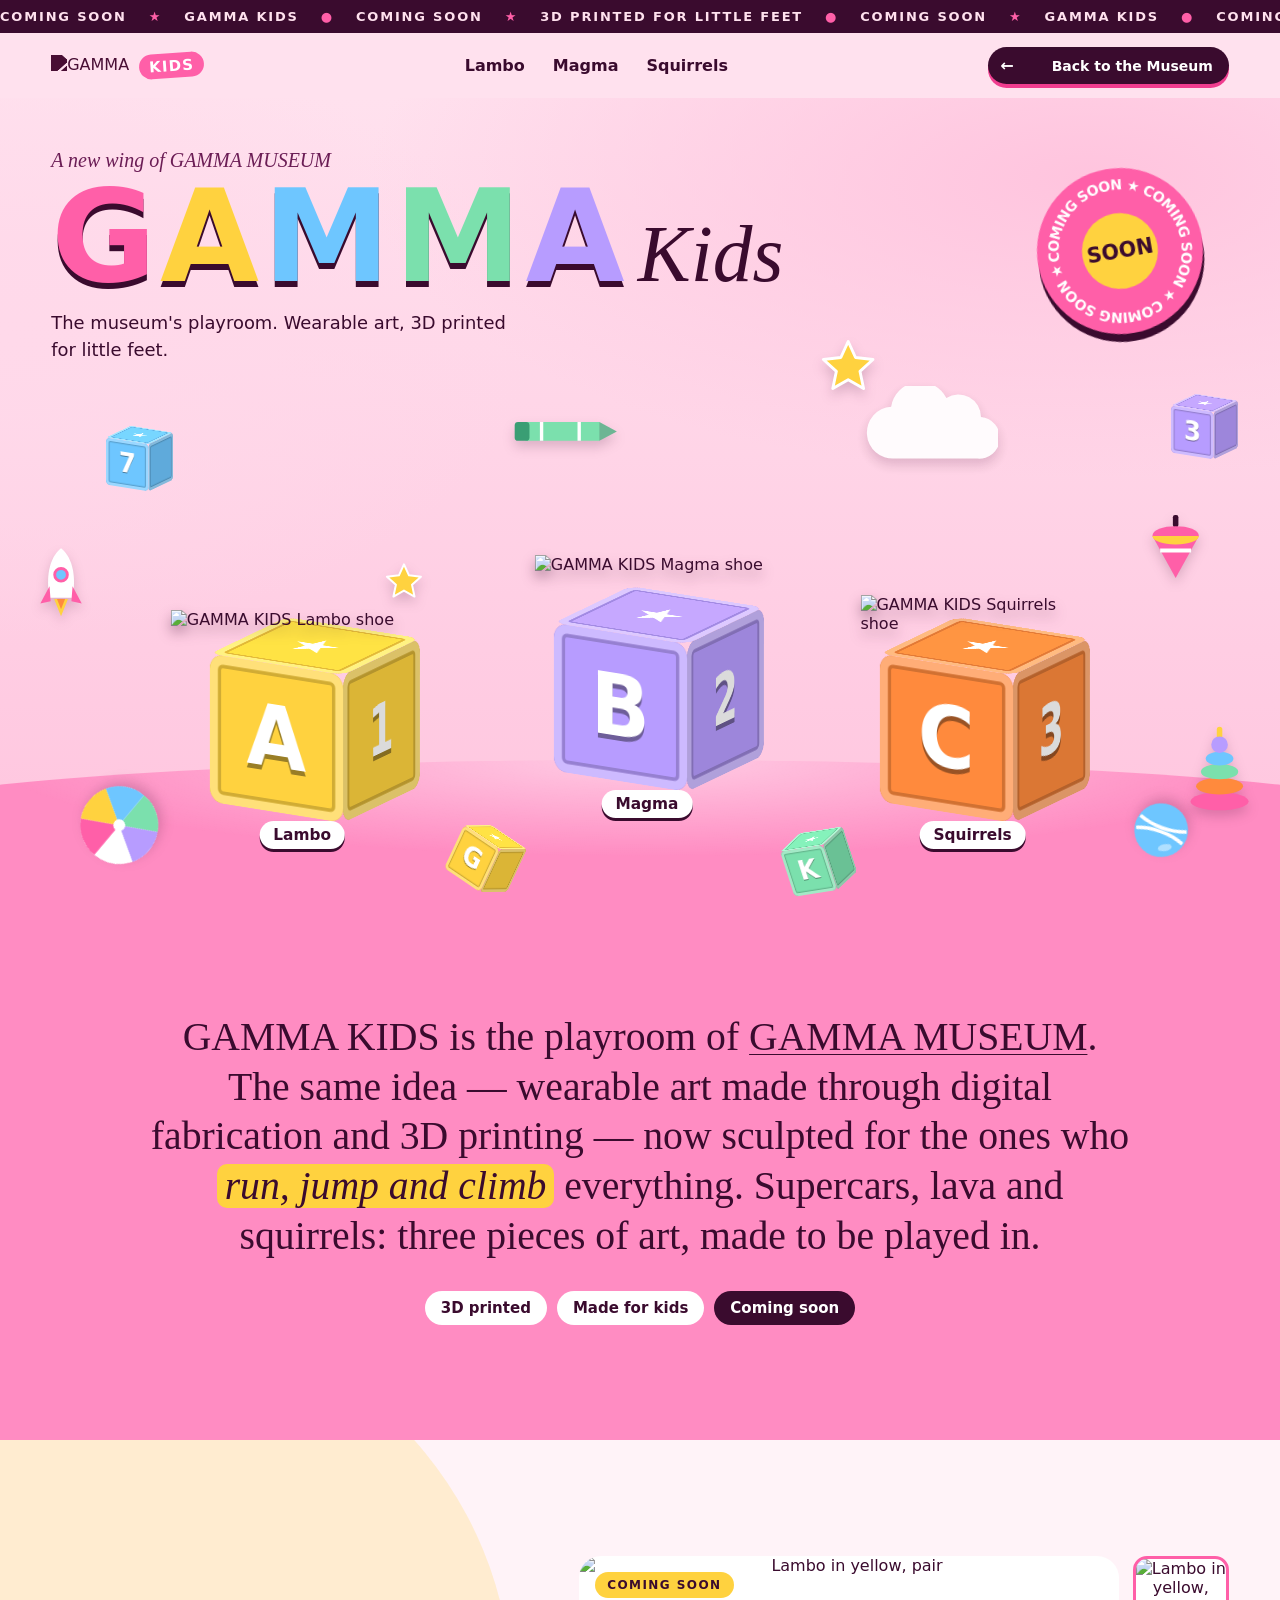
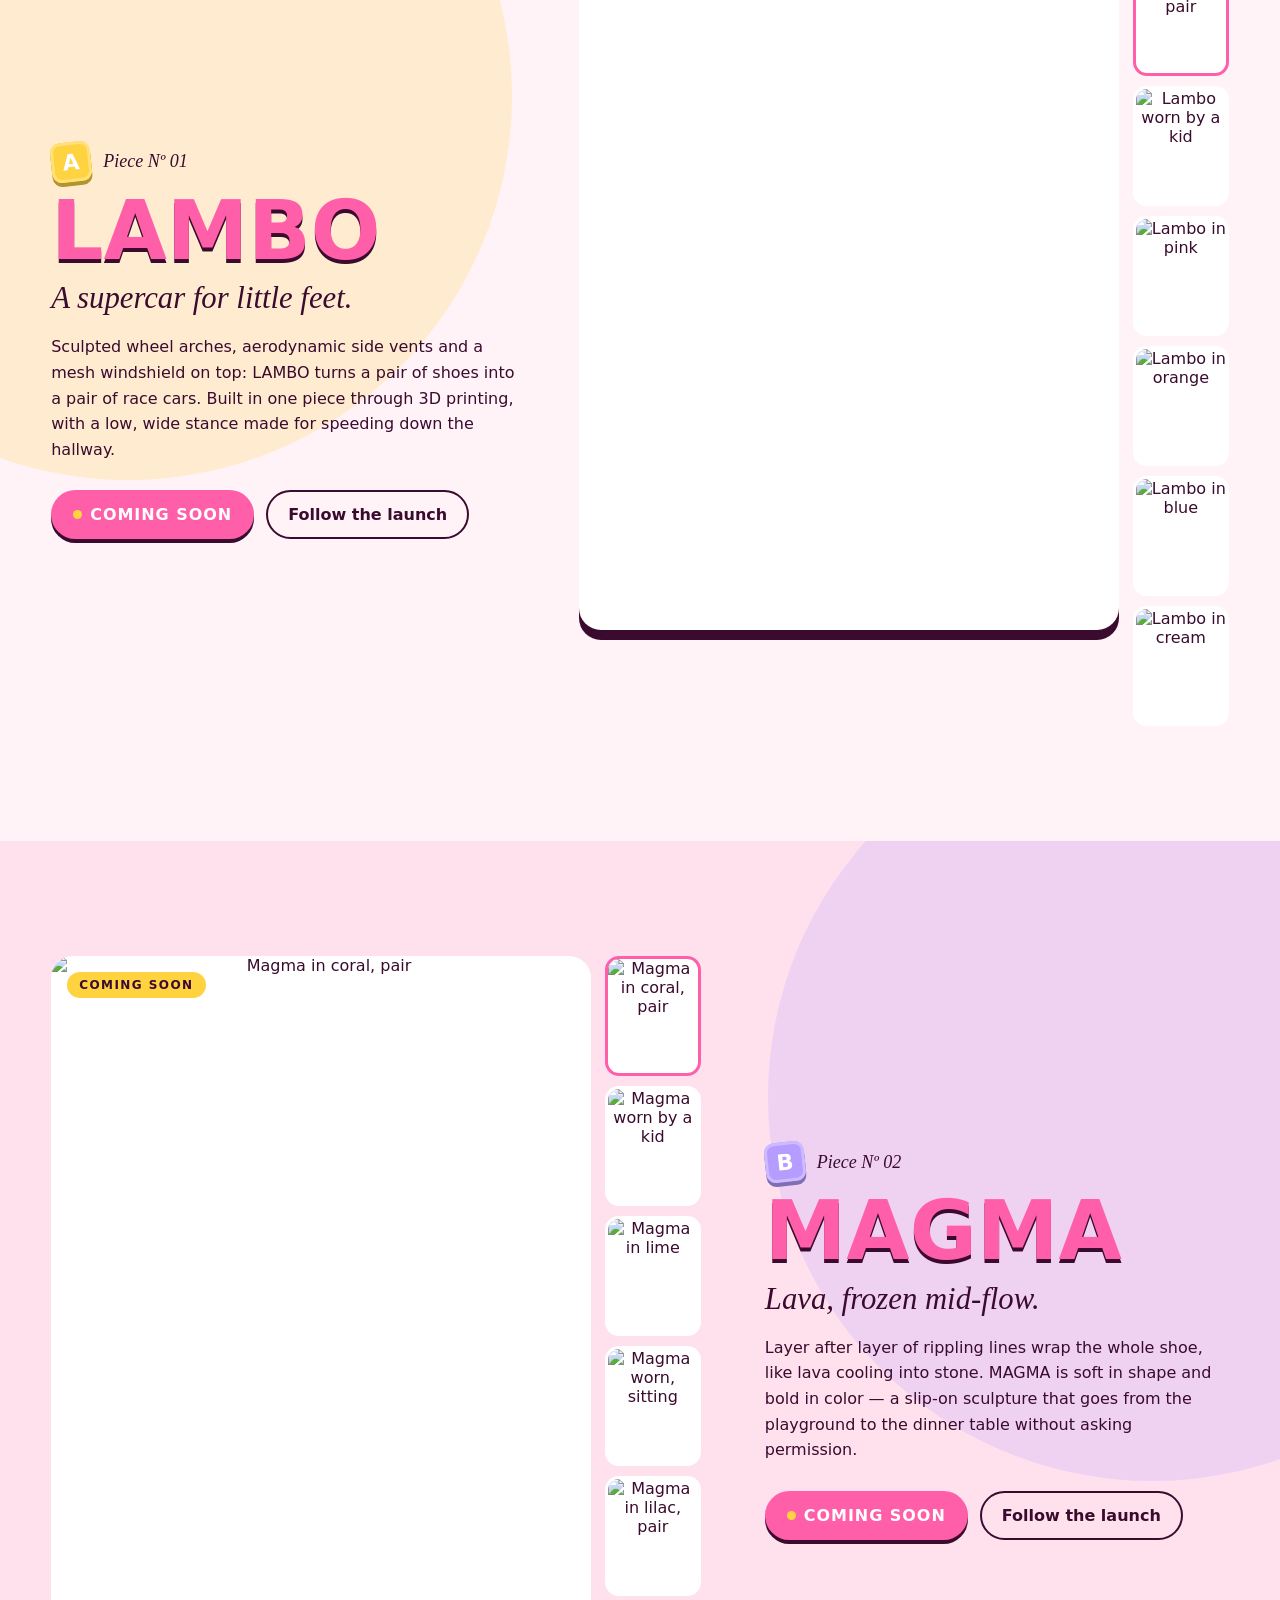
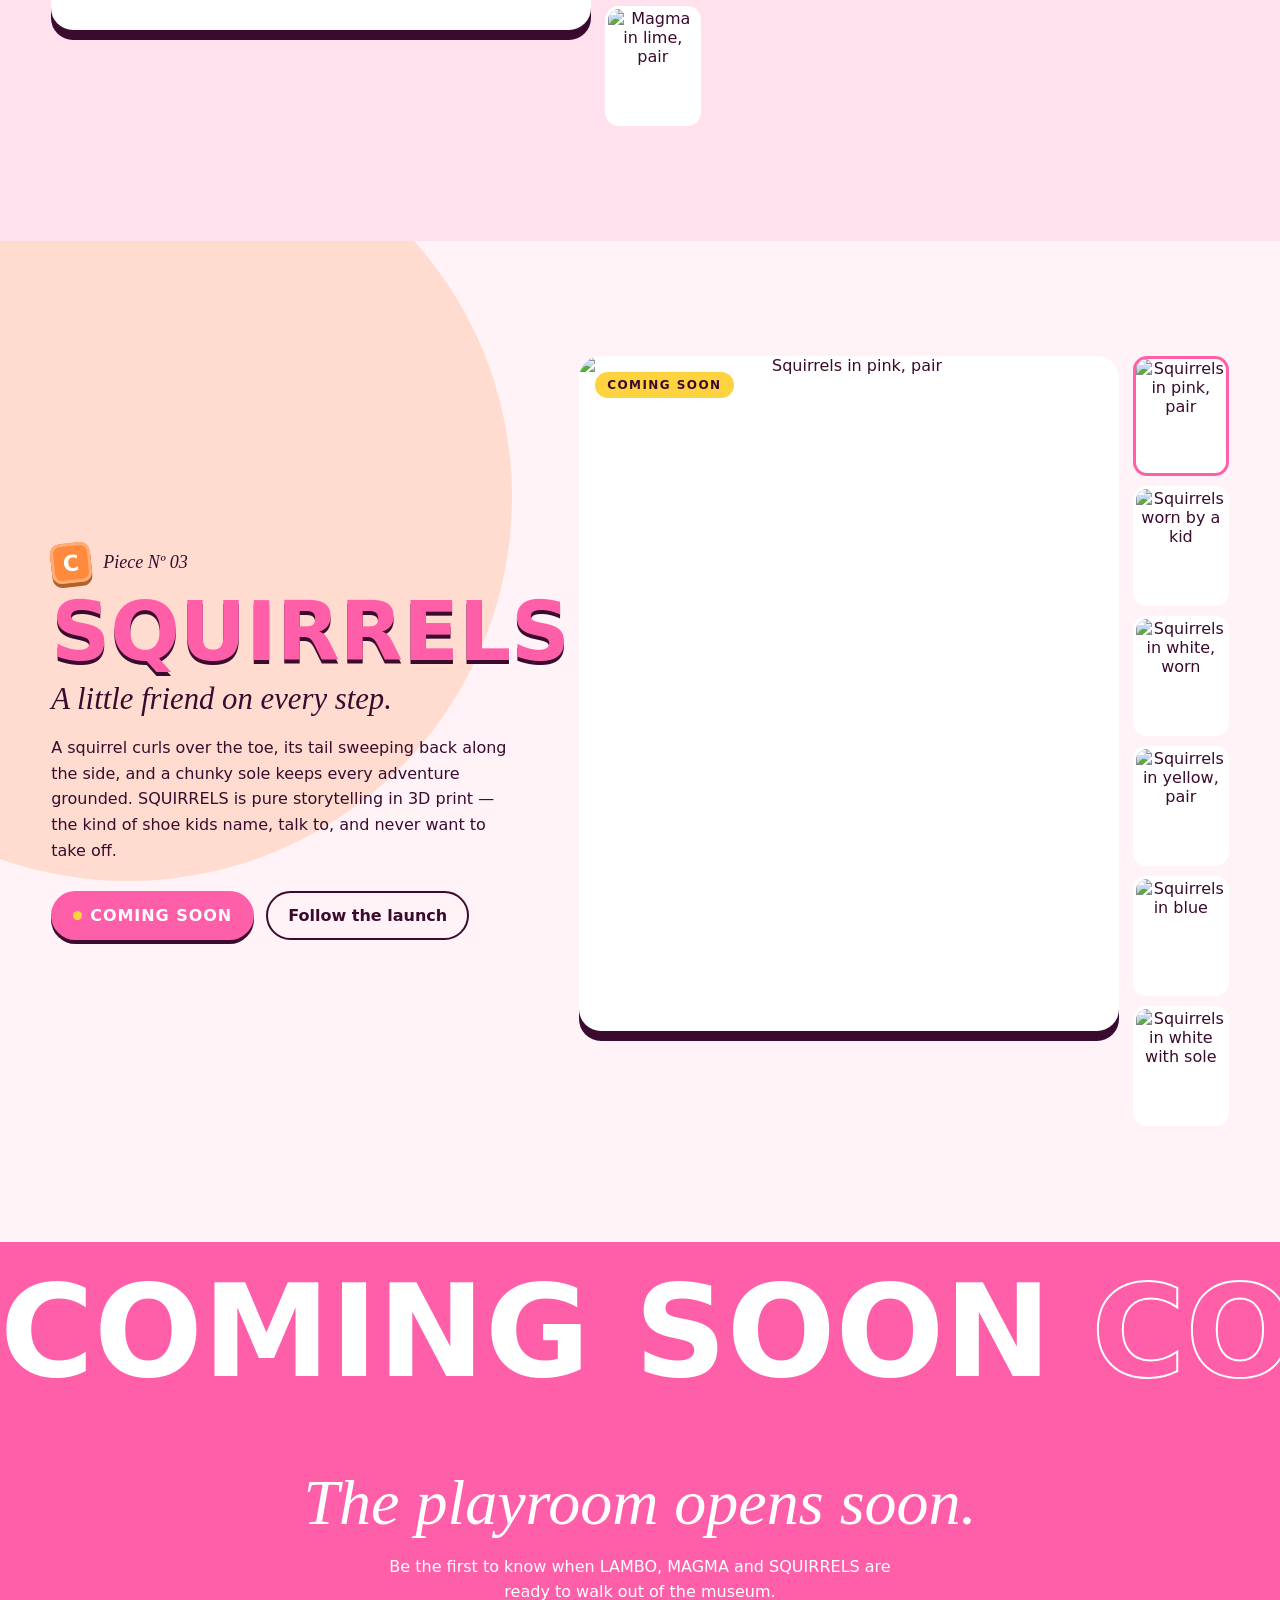
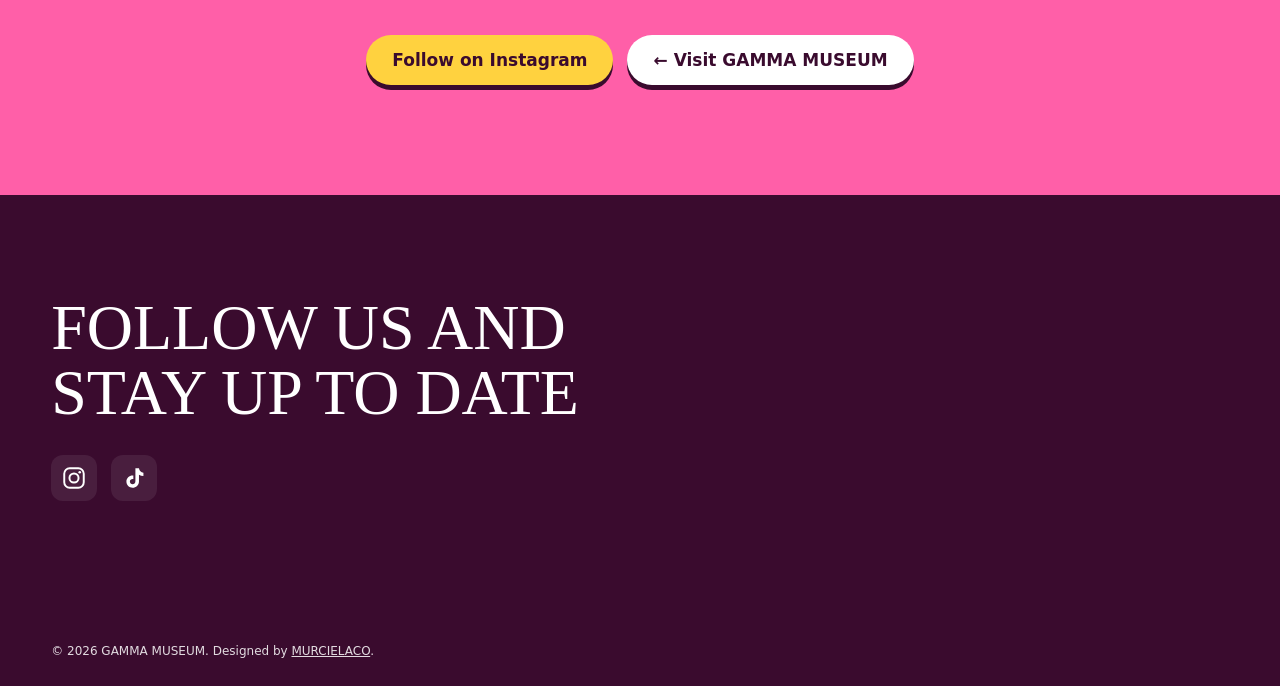
==== Customers/Gabe-Alfortish/gamma-kids/index.html @ 98b869ef "GAMMA KIDS: add site (Customers/Gabe-Alfortish)" ====
<!doctype html>
<html lang="en">
<head>
  <meta charset="utf-8">
  <meta name="viewport" content="width=device-width, initial-scale=1">
  <title>GAMMA KIDS | Wearable Art for Little Feet</title>
  <meta name="description" content="GAMMA KIDS — the playroom of GAMMA MUSEUM. 3D printed wearable art for kids. Coming soon.">
  <meta name="theme-color" content="#ff5fa8">
  <link rel="icon" type="image/svg+xml" href="assets/svg/favicon.svg">
  <meta property="og:title" content="GAMMA KIDS — Coming Soon">
  <meta property="og:description" content="The playroom of GAMMA MUSEUM. 3D printed wearable art for little feet.">
  <meta property="og:image" content="https://kids.gammamuseum.studio/assets/img/og.jpg">
  <meta property="og:type" content="website">
  <link rel="preload" href="assets/fonts/fredoka-latin-700-normal.woff2" as="font" type="font/woff2" crossorigin>
  <link rel="stylesheet" href="styles.css">
</head>
<body>

  <!-- COMING SOON ticker -->
  <div class="ticker" aria-hidden="true">
    <div class="ticker__track">
      <span>COMING SOON</span><i>★</i><span>GAMMA KIDS</span><i>●</i><span>COMING SOON</span><i>★</i><span>3D PRINTED FOR LITTLE FEET</span><i>●</i>
      <span>COMING SOON</span><i>★</i><span>GAMMA KIDS</span><i>●</i><span>COMING SOON</span><i>★</i><span>3D PRINTED FOR LITTLE FEET</span><i>●</i>
    </div>
  </div>

  <header class="nav">
    <a class="nav__brand" href="#top" aria-label="GAMMA KIDS home">
      <img src="assets/svg/gamma.svg" alt="GAMMA" class="nav__gamma">
      <span class="nav__kids">KIDS</span>
    </a>
    <nav class="nav__links" aria-label="Models">
      <a href="#lambo">Lambo</a>
      <a href="#magma">Magma</a>
      <a href="#squirrels">Squirrels</a>
    </nav>
    <a class="btn-museum" href="https://www.gammamuseum.studio/">
      <span class="btn-museum__arrow" aria-hidden="true">←</span>
      <span class="btn-museum__m" aria-hidden="true"></span>
      <span class="btn-museum__label">Back to the Museum</span>
    </a>
  </header>

  <main id="top">

    <!-- HERO -->
    <section class="hero">
      <div class="hero__copy">
        <p class="eyebrow">A new wing of GAMMA MUSEUM</p>
        <h1 class="hero__title" aria-label="Gamma Kids">
          <span class="ht ht--1">G</span><span class="ht ht--2">A</span><span class="ht ht--3">M</span><span class="ht ht--4">M</span><span class="ht ht--5">A</span>
          <span class="hero__title-kids"><em>Kids</em></span>
        </h1>
        <p class="hero__sub">The museum's playroom. Wearable art, 3D printed for little feet.</p>
      </div>

      <a class="sticker" href="#lambo" aria-label="Coming soon">
        <svg viewBox="0 0 200 200" class="sticker__ring" aria-hidden="true">
          <defs><path id="circ" d="M100,100 m-74,0 a74,74 0 1,1 148,0 a74,74 0 1,1 -148,0"/></defs>
          <text><textPath href="#circ" textLength="462" lengthAdjust="spacing">COMING SOON ★ COMING SOON ★ COMING SOON ★</textPath></text>
        </svg>
        <span class="sticker__core">SOON</span>
      </a>

      <!-- Playroom scene -->
      <div class="scene">
        <!-- Floating / falling toys -->
        <div class="toys" aria-hidden="true">
          <svg class="toy toy--ball fall" viewBox="0 0 100 100"><use href="#i-ball"/></svg>
          <svg class="toy toy--star float" viewBox="0 0 100 100"><use href="#i-star"/></svg>
          <svg class="toy toy--star2 float" viewBox="0 0 100 100"><use href="#i-star"/></svg>
          <svg class="toy toy--top float" viewBox="0 0 100 120"><use href="#i-top"/></svg>
          <svg class="toy toy--rings fall" viewBox="0 0 100 130"><use href="#i-rings"/></svg>
          <svg class="toy toy--crayon float" viewBox="0 0 160 40"><use href="#i-crayon"/></svg>
          <svg class="toy toy--rocket float" viewBox="0 0 80 140"><use href="#i-rocket"/></svg>
          <svg class="toy toy--cloud float" viewBox="0 0 160 90"><use href="#i-cloud"/></svg>
          <svg class="toy toy--ball2 fall" viewBox="0 0 100 100"><use href="#i-ball2"/></svg>

          <div class="mini mini--1 fall"><div class="cube" style="--c:#ffd23f"><b class="f">G</b><b class="r"></b><b class="t"></b></div></div>
          <div class="mini mini--2 float"><div class="cube" style="--c:#6ec6ff"><b class="f">7</b><b class="r"></b><b class="t"></b></div></div>
          <div class="mini mini--3 fall"><div class="cube" style="--c:#7be0ad"><b class="f">K</b><b class="r"></b><b class="t"></b></div></div>
          <div class="mini mini--4 float"><div class="cube" style="--c:#b79cff"><b class="f">3</b><b class="r"></b><b class="t"></b></div></div>
        </div>

        <!-- Pedestal blocks with the 3 shoes -->
        <div class="pedestals">
          <a class="pedestal pedestal--lambo" href="#lambo" aria-label="See Lambo">
            <img class="pedestal__shoe" src="assets/img/hero/lambo.webp" alt="GAMMA KIDS Lambo shoe" width="1400" height="436">
            <div class="cube cube--big" style="--c:#ffd23f"><b class="f">A</b><b class="r">1</b><b class="t"></b></div>
            <span class="pedestal__tag">Lambo</span>
          </a>
          <a class="pedestal pedestal--magma" href="#magma" aria-label="See Magma">
            <img class="pedestal__shoe" src="assets/img/hero/magma.webp" alt="GAMMA KIDS Magma shoe" width="1400" height="657">
            <div class="cube cube--big" style="--c:#b79cff"><b class="f">B</b><b class="r">2</b><b class="t"></b></div>
            <span class="pedestal__tag">Magma</span>
          </a>
          <a class="pedestal pedestal--squirrels" href="#squirrels" aria-label="See Squirrels">
            <img class="pedestal__shoe" src="assets/img/hero/squirrels.webp" alt="GAMMA KIDS Squirrels shoe" width="1400" height="596">
            <div class="cube cube--big" style="--c:#ff8a3d"><b class="f">C</b><b class="r">3</b><b class="t"></b></div>
            <span class="pedestal__tag">Squirrels</span>
          </a>
        </div>
        <div class="floor" aria-hidden="true"></div>
      </div>
    </section>

    <!-- INTRO -->
    <section class="intro">
      <p class="intro__text">
        GAMMA KIDS is the playroom of <a href="https://www.gammamuseum.studio/">GAMMA MUSEUM</a>. The same idea —
        wearable art made through digital fabrication and 3D printing — now sculpted for the ones who
        <span class="hl">run, jump and climb</span> everything. Supercars, lava and squirrels:
        three pieces of art, made to be played in.
      </p>
      <div class="intro__chips">
        <span class="chip">3D printed</span>
        <span class="chip">Made for kids</span>
        <span class="chip chip--hot">Coming soon</span>
      </div>
    </section>

    <!-- PRODUCTS -->
    <section class="product product--lambo" id="lambo" data-product>
      <div class="product__info">
        <p class="product__no"><span class="badge-block" style="--c:#ffd23f">A</span> Piece Nº 01</p>
        <h2 class="product__name">Lambo</h2>
        <p class="product__tagline">A supercar for little feet.</p>
        <p class="product__desc">
          Sculpted wheel arches, aerodynamic side vents and a mesh windshield on top:
          LAMBO turns a pair of shoes into a pair of race cars. Built in one piece through
          3D printing, with a low, wide stance made for speeding down the hallway.
        </p>
        <div class="product__cta">
          <span class="btn-soon">Coming soon</span>
          <a class="btn-ghost" href="https://instagram.com/gammamuseum" target="_blank" rel="noopener">Follow the launch</a>
        </div>
      </div>
      <div class="gallery" data-gallery>
        <button class="gallery__main" type="button" aria-label="Open Lambo gallery">
          <img src="assets/img/lambo/lambo-01.jpg" alt="Lambo in yellow, pair" loading="lazy">
        </button>
        <div class="gallery__thumbs">
          <button type="button" class="is-active" data-full="assets/img/lambo/lambo-01.jpg"><img src="assets/img/lambo/lambo-01-sm.jpg" alt="Lambo in yellow, pair" loading="lazy"></button>
          <button type="button" data-full="assets/img/lambo/lambo-04.jpg"><img src="assets/img/lambo/lambo-04-sm.jpg" alt="Lambo worn by a kid" loading="lazy"></button>
          <button type="button" data-full="assets/img/lambo/lambo-03.jpg"><img src="assets/img/lambo/lambo-03-sm.jpg" alt="Lambo in pink" loading="lazy"></button>
          <button type="button" data-full="assets/img/lambo/lambo-02.jpg"><img src="assets/img/lambo/lambo-02-sm.jpg" alt="Lambo in orange" loading="lazy"></button>
          <button type="button" data-full="assets/img/lambo/lambo-05.jpg"><img src="assets/img/lambo/lambo-05-sm.jpg" alt="Lambo in blue" loading="lazy"></button>
          <button type="button" data-full="assets/img/lambo/lambo-06.jpg"><img src="assets/img/lambo/lambo-06-sm.jpg" alt="Lambo in cream" loading="lazy"></button>
        </div>
      </div>
    </section>

    <section class="product product--magma product--flip" id="magma" data-product>
      <div class="product__info">
        <p class="product__no"><span class="badge-block" style="--c:#b79cff">B</span> Piece Nº 02</p>
        <h2 class="product__name">Magma</h2>
        <p class="product__tagline">Lava, frozen mid-flow.</p>
        <p class="product__desc">
          Layer after layer of rippling lines wrap the whole shoe, like lava cooling into
          stone. MAGMA is soft in shape and bold in color — a slip-on sculpture that
          goes from the playground to the dinner table without asking permission.
        </p>
        <div class="product__cta">
          <span class="btn-soon">Coming soon</span>
          <a class="btn-ghost" href="https://instagram.com/gammamuseum" target="_blank" rel="noopener">Follow the launch</a>
        </div>
      </div>
      <div class="gallery" data-gallery>
        <button class="gallery__main" type="button" aria-label="Open Magma gallery">
          <img src="assets/img/magma/magma-01.jpg" alt="Magma in coral, pair" loading="lazy">
        </button>
        <div class="gallery__thumbs">
          <button type="button" class="is-active" data-full="assets/img/magma/magma-01.jpg"><img src="assets/img/magma/magma-01-sm.jpg" alt="Magma in coral, pair" loading="lazy"></button>
          <button type="button" data-full="assets/img/magma/magma-02.jpg"><img src="assets/img/magma/magma-02-sm.jpg" alt="Magma worn by a kid" loading="lazy"></button>
          <button type="button" data-full="assets/img/magma/magma-03.jpg"><img src="assets/img/magma/magma-03-sm.jpg" alt="Magma in lime" loading="lazy"></button>
          <button type="button" data-full="assets/img/magma/magma-04.jpg"><img src="assets/img/magma/magma-04-sm.jpg" alt="Magma worn, sitting" loading="lazy"></button>
          <button type="button" data-full="assets/img/magma/magma-05.jpg"><img src="assets/img/magma/magma-05-sm.jpg" alt="Magma in lilac, pair" loading="lazy"></button>
          <button type="button" data-full="assets/img/magma/magma-06.jpg"><img src="assets/img/magma/magma-06-sm.jpg" alt="Magma in lime, pair" loading="lazy"></button>
        </div>
      </div>
    </section>

    <section class="product product--squirrels" id="squirrels" data-product>
      <div class="product__info">
        <p class="product__no"><span class="badge-block" style="--c:#ff8a3d">C</span> Piece Nº 03</p>
        <h2 class="product__name">Squirrels</h2>
        <p class="product__tagline">A little friend on every step.</p>
        <p class="product__desc">
          A squirrel curls over the toe, its tail sweeping back along the side, and a
          chunky sole keeps every adventure grounded. SQUIRRELS is pure storytelling in
          3D print — the kind of shoe kids name, talk to, and never want to take off.
        </p>
        <div class="product__cta">
          <span class="btn-soon">Coming soon</span>
          <a class="btn-ghost" href="https://instagram.com/gammamuseum" target="_blank" rel="noopener">Follow the launch</a>
        </div>
      </div>
      <div class="gallery" data-gallery>
        <button class="gallery__main" type="button" aria-label="Open Squirrels gallery">
          <img src="assets/img/squirrels/squirrels-01.jpg" alt="Squirrels in pink, pair" loading="lazy">
        </button>
        <div class="gallery__thumbs">
          <button type="button" class="is-active" data-full="assets/img/squirrels/squirrels-01.jpg"><img src="assets/img/squirrels/squirrels-01-sm.jpg" alt="Squirrels in pink, pair" loading="lazy"></button>
          <button type="button" data-full="assets/img/squirrels/squirrels-02.jpg"><img src="assets/img/squirrels/squirrels-02-sm.jpg" alt="Squirrels worn by a kid" loading="lazy"></button>
          <button type="button" data-full="assets/img/squirrels/squirrels-03.jpg"><img src="assets/img/squirrels/squirrels-03-sm.jpg" alt="Squirrels in white, worn" loading="lazy"></button>
          <button type="button" data-full="assets/img/squirrels/squirrels-04.jpg"><img src="assets/img/squirrels/squirrels-04-sm.jpg" alt="Squirrels in yellow, pair" loading="lazy"></button>
          <button type="button" data-full="assets/img/squirrels/squirrels-05.jpg"><img src="assets/img/squirrels/squirrels-05-sm.jpg" alt="Squirrels in blue" loading="lazy"></button>
          <button type="button" data-full="assets/img/squirrels/squirrels-06.jpg"><img src="assets/img/squirrels/squirrels-06-sm.jpg" alt="Squirrels in white with sole" loading="lazy"></button>
        </div>
      </div>
    </section>

    <!-- COMING SOON band -->
    <section class="soon">
      <div class="soon__marquee" aria-hidden="true">
        <div class="soon__track">
          <span>COMING SOON</span><span class="o">COMING SOON</span><span>COMING SOON</span><span class="o">COMING SOON</span>
          <span>COMING SOON</span><span class="o">COMING SOON</span><span>COMING SOON</span><span class="o">COMING SOON</span>
        </div>
      </div>
      <div class="soon__body">
        <h2 class="soon__title">The playroom opens soon.</h2>
        <p class="soon__text">Be the first to know when LAMBO, MAGMA and SQUIRRELS are ready to walk out of the museum.</p>
        <div class="soon__actions">
          <a class="btn-pop" href="https://instagram.com/gammamuseum" target="_blank" rel="noopener">Follow on Instagram</a>
          <a class="btn-pop btn-pop--alt" href="https://www.gammamuseum.studio/">← Visit GAMMA MUSEUM</a>
        </div>
      </div>
    </section>
  </main>

  <footer class="footer">
    <div class="footer__top">
      <h2 class="footer__title">Follow us and<br>stay up to date</h2>
      <div class="footer__social">
        <a href="https://instagram.com/gammamuseum" target="_blank" rel="noopener" aria-label="Instagram">
          <svg viewBox="0 0 24 24"><rect x="3" y="3" width="18" height="18" rx="5" fill="none" stroke="currentColor" stroke-width="1.8"/><circle cx="12" cy="12" r="4.2" fill="none" stroke="currentColor" stroke-width="1.8"/><circle cx="17.3" cy="6.7" r="1.2" fill="currentColor"/></svg>
        </a>
        <a href="https://tiktok.com/@gamma_museum" target="_blank" rel="noopener" aria-label="TikTok">
          <svg viewBox="0 0 24 24"><path fill="currentColor" d="M16.6 3c.3 2.3 1.9 3.9 4.1 4.1v3.1c-1.5 0-2.9-.4-4.1-1.2v6.2c0 3.4-2.7 5.8-5.9 5.8S5 18.6 5 15.3c0-3.4 2.9-6 6.4-5.6v3.2c-1.6-.4-3.2.7-3.2 2.4 0 1.4 1.1 2.5 2.5 2.5s2.6-1 2.6-2.7V3h3.3z"/></svg>
        </a>
      </div>
    </div>
    <div class="footer__bottom">
      <p>© 2026 GAMMA MUSEUM. Designed by <a href="https://murcielaco.com/" target="_blank" rel="noopener">MURCIELACO</a>.</p>
      <a class="footer__m" href="https://www.gammamuseum.studio/" aria-label="GAMMA MUSEUM"></a>
    </div>
  </footer>

  <!-- Lightbox -->
  <div class="lightbox" hidden>
    <button class="lightbox__close" type="button" aria-label="Close">×</button>
    <button class="lightbox__nav lightbox__nav--prev" type="button" aria-label="Previous">‹</button>
    <img class="lightbox__img" alt="">
    <button class="lightbox__nav lightbox__nav--next" type="button" aria-label="Next">›</button>
  </div>

  <!-- Toy sprites (original drawings) -->
  <svg width="0" height="0" style="position:absolute" aria-hidden="true">
    <defs>
      <symbol id="i-ball" viewBox="0 0 100 100">
        <circle cx="50" cy="50" r="46" fill="#fff"/>
        <path d="M50 4a46 46 0 0 1 40 23L50 50z" fill="#ff5fa8"/>
        <path d="M90 27a46 46 0 0 1 0 46L50 50z" fill="#ffd23f"/>
        <path d="M90 73a46 46 0 0 1-40 23L50 50z" fill="#6ec6ff"/>
        <path d="M50 96a46 46 0 0 1-40-23L50 50z" fill="#7be0ad"/>
        <path d="M10 73a46 46 0 0 1 0-46L50 50z" fill="#b79cff"/>
        <circle cx="50" cy="50" r="7" fill="#fff"/>
        <ellipse cx="34" cy="26" rx="12" ry="6" fill="#fff" opacity=".45" transform="rotate(-30 34 26)"/>
      </symbol>
      <symbol id="i-ball2" viewBox="0 0 100 100">
        <circle cx="50" cy="50" r="46" fill="#6ec6ff"/>
        <path d="M8 40c25 10 59 10 84 0M8 62c25-10 59-10 84 0" stroke="#fff" stroke-width="6" fill="none"/>
        <ellipse cx="34" cy="24" rx="12" ry="6" fill="#fff" opacity=".45" transform="rotate(-30 34 24)"/>
      </symbol>
      <symbol id="i-star" viewBox="0 0 100 100">
        <path d="M50 6l12.6 27.4 29.9 3.4-22.3 20.3 6.2 29.5L50 71.5 23.6 86.6l6.2-29.5L7.5 36.8l29.9-3.4z" fill="#ffd23f" stroke="#fff" stroke-width="5" stroke-linejoin="round"/>
      </symbol>
      <symbol id="i-top" viewBox="0 0 100 120">
        <rect x="45" y="2" width="10" height="22" rx="4" fill="#3a0b2e"/>
        <path d="M8 40c0-12 19-18 42-18s42 6 42 18L50 116z" fill="#ff5fa8"/>
        <path d="M8 40c0 9 19 15 42 15s42-6 42-15" fill="#ffd23f"/>
        <path d="M22 66l56 0" stroke="#fff" stroke-width="7"/>
      </symbol>
      <symbol id="i-rings" viewBox="0 0 100 130">
        <rect x="46" y="4" width="8" height="110" rx="4" fill="#ffd23f"/>
        <ellipse cx="50" cy="112" rx="42" ry="13" fill="#ff5fa8"/>
        <ellipse cx="50" cy="90" rx="34" ry="12" fill="#ff8a3d"/>
        <ellipse cx="50" cy="69" rx="27" ry="11" fill="#7be0ad"/>
        <ellipse cx="50" cy="50" rx="20" ry="10" fill="#6ec6ff"/>
        <circle cx="50" cy="30" r="12" fill="#b79cff"/>
      </symbol>
      <symbol id="i-crayon" viewBox="0 0 160 40">
        <path d="M20 6h110l26 14-26 14H20z" fill="#7be0ad"/>
        <path d="M130 6l26 14-26 14z" fill="#3a0b2e" opacity=".2"/>
        <rect x="4" y="6" width="22" height="28" rx="5" fill="#3a9e74"/>
        <path d="M44 6v28M100 6v28" stroke="#fff" stroke-width="5"/>
      </symbol>
      <symbol id="i-rocket" viewBox="0 0 80 140">
        <path d="M40 4c22 18 26 52 20 86H20C14 56 18 22 40 4z" fill="#fff"/>
        <circle cx="40" cy="50" r="11" fill="#6ec6ff" stroke="#ff5fa8" stroke-width="5"/>
        <path d="M20 70L4 100l18-4zM60 70l16 30-18-4z" fill="#ff5fa8"/>
        <path d="M28 92h24l-12 30z" fill="#ffd23f"/>
        <path d="M33 92h14l-7 18z" fill="#ff8a3d"/>
      </symbol>
      <symbol id="i-cloud" viewBox="0 0 160 90">
        <path d="M40 84a30 30 0 0 1-4-60 34 34 0 0 1 64-10 26 26 0 0 1 40 22 24 24 0 0 1-4 48z" fill="#fff"/>
      </symbol>
    </defs>
  </svg>

  <script src="main.js" defer></script>
</body>
</html>
---- Customers/Gabe-Alfortish/gamma-kids/styles.css ----
/* =========================================================
   GAMMA KIDS — styles
   Palette: bubblegum pinks + toy-block primaries
   ========================================================= */
/* Self-hosted fonts (OFL) */
@font-face { font-family: "Fredoka"; src: url(assets/fonts/fredoka-latin-500-normal.woff2) format("woff2"); font-weight: 500; font-style: normal; font-display: swap; }
@font-face { font-family: "Fredoka"; src: url(assets/fonts/fredoka-latin-600-normal.woff2) format("woff2"); font-weight: 600; font-style: normal; font-display: swap; }
@font-face { font-family: "Fredoka"; src: url(assets/fonts/fredoka-latin-700-normal.woff2) format("woff2"); font-weight: 700; font-style: normal; font-display: swap; }
@font-face { font-family: "Space Grotesk"; src: url(assets/fonts/space-grotesk-latin-400-normal.woff2) format("woff2"); font-weight: 400; font-style: normal; font-display: swap; }
@font-face { font-family: "Space Grotesk"; src: url(assets/fonts/space-grotesk-latin-500-normal.woff2) format("woff2"); font-weight: 500; font-style: normal; font-display: swap; }
@font-face { font-family: "Space Grotesk"; src: url(assets/fonts/space-grotesk-latin-600-normal.woff2) format("woff2"); font-weight: 600; font-style: normal; font-display: swap; }
@font-face { font-family: "Fraunces"; src: url(assets/fonts/fraunces-latin-opsz-normal.woff2) format("woff2"); font-weight: 100 900; font-style: normal; font-display: swap; }
@font-face { font-family: "Fraunces"; src: url(assets/fonts/fraunces-latin-opsz-italic.woff2) format("woff2"); font-weight: 100 900; font-style: italic; font-display: swap; }

:root {
  --pink-50: #fff3f8;
  --pink-100: #ffe1ee;
  --pink-200: #ffc4de;
  --pink-400: #ff8cc2;
  --pink-500: #ff5fa8;
  --pink-600: #f03d8f;
  --berry: #3a0b2e;
  --berry-2: #6b1d55;
  --yellow: #ffd23f;
  --sky: #6ec6ff;
  --mint: #7be0ad;
  --lilac: #b79cff;
  --orange: #ff8a3d;
  --white: #ffffff;

  --f-display: "Fredoka", "Space Grotesk", system-ui, sans-serif;
  --f-serif: "Fraunces", Georgia, serif;
  --f-body: "Space Grotesk", system-ui, sans-serif;

  --radius: 22px;
  --s: clamp(78px, 12vw, 175px); /* pedestal block size */
  --gutter: clamp(16px, 4vw, 56px);
}

*, *::before, *::after { box-sizing: border-box; }
html { scroll-behavior: smooth; }
body {
  margin: 0;
  font-family: var(--f-body);
  color: var(--berry);
  background: var(--pink-100);
  -webkit-font-smoothing: antialiased;
  overflow-x: hidden;
}
img { display: block; max-width: 100%; }
a { color: inherit; }
button { font: inherit; color: inherit; }

/* ---------- Ticker ---------- */
.ticker {
  background: var(--berry);
  color: var(--pink-100);
  overflow: hidden;
  white-space: nowrap;
  font-family: var(--f-display);
  font-weight: 600;
  font-size: 13px;
  letter-spacing: .14em;
  padding: 9px 0;
}
.ticker__track { display: inline-flex; gap: 22px; animation: marquee 28s linear infinite; }
.ticker__track i { font-style: normal; color: var(--pink-500); }
@keyframes marquee { to { transform: translateX(-50%); } }

/* ---------- Nav ---------- */
.nav {
  position: sticky; top: 0; z-index: 40;
  display: flex; align-items: center; justify-content: space-between; gap: 16px;
  padding: 14px var(--gutter);
  background: color-mix(in srgb, var(--pink-100) 82%, transparent);
  backdrop-filter: blur(12px);
  -webkit-backdrop-filter: blur(12px);
}
.nav__brand { display: flex; align-items: center; gap: 10px; text-decoration: none; }
.nav__gamma { height: 22px; width: auto; filter: brightness(0) saturate(100%) invert(9%) sepia(40%) saturate(3500%) hue-rotate(295deg); }
.nav__kids {
  font-family: var(--f-display); font-weight: 700; font-size: 15px; letter-spacing: .08em;
  background: var(--pink-500); color: #fff; padding: 4px 10px 3px; border-radius: 999px;
  transform: rotate(-4deg);
}
.nav__links { display: flex; gap: 28px; font-family: var(--f-display); font-weight: 600; font-size: 16px; }
.nav__links a { text-decoration: none; position: relative; }
.nav__links a::after {
  content: ""; position: absolute; left: 0; right: 0; bottom: -4px; height: 3px; border-radius: 3px;
  background: var(--pink-500); transform: scaleX(0); transition: transform .25s ease;
}
.nav__links a:hover::after { transform: scaleX(1); }

.btn-museum {
  display: inline-flex; align-items: center; gap: 8px;
  text-decoration: none; font-weight: 600; font-size: 14px;
  padding: 9px 16px 9px 12px; border-radius: 999px;
  background: var(--berry); color: #fff;
  box-shadow: 0 4px 0 var(--pink-600);
  transition: transform .15s ease, box-shadow .15s ease;
}
.btn-museum:hover { transform: translateY(2px); box-shadow: 0 2px 0 var(--pink-600); }
.btn-museum__m {
  width: 22px; height: 18px; background: currentColor;
  -webkit-mask: url(assets/svg/m.svg) center / contain no-repeat;
          mask: url(assets/svg/m.svg) center / contain no-repeat;
}
.btn-museum__arrow { font-size: 16px; }

/* ---------- Hero ---------- */
.hero {
  position: relative;
  height: max(680px, calc(100svh - 100px));
  padding: clamp(24px, 4vw, 56px) var(--gutter) 0;
  background:
    radial-gradient(1200px 500px at 85% 10%, var(--pink-200), transparent 60%),
    radial-gradient(900px 500px at 0% 30%, #ffd9ea, transparent 60%),
    linear-gradient(var(--pink-100), var(--pink-200));
  overflow: hidden;
  display: flex; flex-direction: column;
}
.eyebrow {
  margin: 0 0 10px; font-family: var(--f-serif); font-style: italic; font-weight: 300;
  font-size: clamp(16px, 1.6vw, 20px); color: var(--berry-2);
}
.hero__copy { position: relative; z-index: 5; max-width: 900px; }
.hero__title {
  margin: 0; line-height: .86; display: flex; flex-wrap: wrap; align-items: baseline; gap: 0 .04em;
  font-family: var(--f-display); font-weight: 700;
  font-size: clamp(60px, 10vw, 150px); letter-spacing: -.01em;
}
.ht { display: inline-block; color: var(--pink-500); text-shadow: 0 .05em 0 var(--berry); animation: hop 3.2s ease-in-out infinite; }
.ht--2 { color: var(--yellow); animation-delay: .15s; }
.ht--3 { color: var(--sky); animation-delay: .3s; }
.ht--4 { color: var(--mint); animation-delay: .45s; }
.ht--5 { color: var(--lilac); animation-delay: .6s; }
@keyframes hop { 0%, 70%, 100% { transform: translateY(0) rotate(0); } 80% { transform: translateY(-.08em) rotate(-3deg); } 90% { transform: translateY(0) rotate(2deg); } }
.hero__title-kids {
  font-family: var(--f-serif); font-weight: 300; font-style: italic; color: var(--berry);
  font-size: .62em; margin-left: .12em; letter-spacing: 0;
}
.hero__sub { margin: 18px 0 0; max-width: 460px; font-size: clamp(15px, 1.4vw, 18px); line-height: 1.5; }

/* Sticker */
.sticker {
  position: absolute; z-index: 6;
  top: clamp(20px, 6vw, 70px); right: clamp(16px, 6vw, 90px);
  width: clamp(104px, 13vw, 170px); aspect-ratio: 1;
  display: grid; place-items: center; text-decoration: none;
  background: var(--pink-500); border-radius: 50%;
  box-shadow: 0 8px 0 var(--berry);
  transform: rotate(-10deg);
}
.sticker__ring { position: absolute; inset: 0; width: 100%; height: 100%; animation: spin 16s linear infinite; }
.sticker__ring text { font-family: var(--f-display); font-weight: 700; font-size: 17px; fill: #fff; }
.sticker__core {
  font-family: var(--f-display); font-weight: 700; color: var(--berry);
  background: var(--yellow); border-radius: 50%;
  width: 46%; aspect-ratio: 1; display: grid; place-items: center;
  font-size: clamp(14px, 1.6vw, 22px);
}
@keyframes spin { to { transform: rotate(360deg); } }

/* Scene */
.scene { position: absolute; inset: 0; z-index: 1; }
.floor {
  position: absolute; left: -10%; right: -10%; bottom: 0; height: calc(var(--s) * .9);
  background:
    radial-gradient(60% 100% at 50% 0%, rgba(255,255,255,.55), transparent 70%),
    var(--pink-400);
  border-top-left-radius: 50% 40%; border-top-right-radius: 50% 40%;
  z-index: 0;
}
.pedestals {
  position: absolute; left: 0; right: 0; bottom: calc(var(--s) * .32); z-index: 3;
  display: flex; justify-content: center; align-items: flex-end;
  gap: calc(var(--s) * .62);
}
.pedestal { position: relative; display: flex; flex-direction: column; align-items: center; text-decoration: none; }
.pedestal:nth-child(2) { margin-bottom: calc(var(--s) * .2); }

/* CSS 3D toy block */
.cube {
  --d: calc(var(--size) / 2);
  --size: var(--s);
  position: relative; width: var(--size); height: var(--size);
  transform-style: preserve-3d;
  transform: rotateX(-16deg) rotateY(-30deg);
}
.cube b {
  position: absolute; inset: 0; display: grid; place-items: center;
  font-family: var(--f-display); font-weight: 700; font-style: normal;
  font-size: calc(var(--size) * .58); line-height: 1; color: #fff;
  background: var(--c);
  border-radius: calc(var(--size) * .1);
  box-shadow: inset 0 0 0 calc(var(--size) * .06) color-mix(in srgb, var(--c) 70%, #fff),
              inset 0 0 0 calc(var(--size) * .085) color-mix(in srgb, var(--c) 82%, #000);
  text-shadow: 0 calc(var(--size) * .03) 0 color-mix(in srgb, var(--c) 60%, #000);
  backface-visibility: hidden;
}
.cube .f { transform: translateZ(var(--d)); }
.cube .r { transform: rotateY(90deg) translateZ(var(--d)); filter: brightness(.86); font-size: calc(var(--size) * .46); }
.cube .t { transform: rotateX(90deg) translateZ(var(--d)); filter: brightness(1.08); }
.cube .t::after {
  content: "★"; font-size: calc(var(--size) * .4); color: rgba(255,255,255,.9);
  text-shadow: none;
}
.cube--big { margin-top: calc(var(--s) * -.05); }

.pedestal__shoe {
  position: relative; z-index: 2;
  width: calc(var(--s) * 1.5); height: auto;
  margin-bottom: calc(var(--s) * -.28);
  filter: drop-shadow(0 calc(var(--s) * .05) calc(var(--s) * .04) rgba(58, 11, 46, .35));
  transform: translateX(calc(var(--s) * -.06));
  transition: transform .35s cubic-bezier(.3,1.6,.5,1);
  animation: bob 4s ease-in-out infinite;
}
.pedestal--lambo .pedestal__shoe { width: calc(var(--s) * 1.75); }
.pedestal--magma .pedestal__shoe { animation-delay: -1.3s; }
.pedestal--squirrels .pedestal__shoe { animation-delay: -2.6s; }
.pedestal:hover .pedestal__shoe { animation-play-state: paused; transform: translateX(calc(var(--s) * -.06)) translateY(-14px) rotate(-3deg); }
@keyframes bob { 0%,100% { translate: 0 0; } 50% { translate: 0 -6px; } }

.pedestal__tag {
  margin-top: calc(var(--s) * .16);
  font-family: var(--f-display); font-weight: 600; font-size: clamp(12px, 1.2vw, 16px);
  background: #fff; color: var(--berry); padding: 5px 14px; border-radius: 999px;
  box-shadow: 0 3px 0 var(--berry);
  transform: translateX(calc(var(--s) * -.08));
}

/* Toys */
.toys { position: absolute; inset: 0; z-index: 2; pointer-events: none; }
.toy, .mini { position: absolute; }
.toy { filter: drop-shadow(0 6px 6px rgba(58, 11, 46, .18)); }
.toy--ball   { width: calc(var(--s) * .55); left: 6%;  bottom: calc(var(--s) * .2); --r: 220deg; }
.toy--ball2  { width: calc(var(--s) * .38); right: 7%; bottom: calc(var(--s) * .25); --r: -160deg; animation-delay: .5s !important; }
.toy--star   { width: calc(var(--s) * .38); left: 64%; top: 30%; }
.toy--star2  { width: calc(var(--s) * .26); left: 30%; top: 58%; animation-delay: -2s !important; }
.toy--top    { width: calc(var(--s) * .36); right: 6%; top: 52%; animation-delay: -1s !important; }
.toy--rings  { width: calc(var(--s) * .45); right: 2%;  bottom: calc(var(--s) * .55); --r: 0deg; animation-delay: .25s !important; }
.toy--crayon { width: calc(var(--s) * .7);  left: 40%; top: 40%; animation-delay: -3s !important; --rot: -22deg; }
.toy--rocket { width: calc(var(--s) * .3);  left: 3%;  top: 56%; --rot: 18deg; animation-delay: -1.5s !important; }
.toy--cloud  { width: calc(var(--s) * .9);  right: 22%; top: 36%; opacity: .9; animation-duration: 9s !important; }

.mini .cube { --size: calc(var(--s) * .32); }
.mini--1 { left: 36%; bottom: calc(var(--s) * .1); --r: 25deg; animation-delay: .1s !important; }
.mini--2 { left: 9%; top: 42%; animation-delay: -2.5s !important; --rot: 14deg; }
.mini--3 { left: 62%; bottom: calc(var(--s) * .08); --r: -18deg; animation-delay: .35s !important; }
.mini--4 { right: 4%; top: 38%; animation-delay: -.7s !important; --rot: -12deg; }

.float { animation: float 6s ease-in-out infinite; }
@keyframes float {
  0%, 100% { transform: translateY(0) rotate(var(--rot, 0deg)); }
  50% { transform: translateY(-18px) rotate(calc(var(--rot, 0deg) + 8deg)); }
}
.fall { animation: fall 1.6s cubic-bezier(.3,.0,.7,1) both; }
@keyframes fall {
  0%   { transform: translateY(-120vh) rotate(0); }
  55%  { transform: translateY(0) rotate(var(--r, 0deg)); }
  70%  { transform: translateY(-38px) rotate(calc(var(--r, 0deg) * 1.08)); }
  85%  { transform: translateY(0) rotate(var(--r, 0deg)); }
  92%  { transform: translateY(-8px) rotate(var(--r, 0deg)); }
  100% { transform: translateY(0) rotate(var(--r, 0deg)); }
}

/* ---------- Intro ---------- */
.intro {
  background: var(--pink-400);
  padding: clamp(56px, 9vw, 120px) var(--gutter);
  text-align: center; color: var(--berry);
}
.intro__text {
  margin: 0 auto; max-width: 980px;
  font-family: var(--f-serif); font-weight: 300; line-height: 1.25;
  font-size: clamp(22px, 3.1vw, 40px);
}
.intro__text a { text-decoration-thickness: 1px; text-underline-offset: 4px; }
.hl { background: var(--yellow); padding: 0 .2em; border-radius: .25em; font-style: italic; }
.intro__chips { margin-top: 30px; display: flex; flex-wrap: wrap; gap: 10px; justify-content: center; }
.chip {
  font-family: var(--f-display); font-weight: 600; font-size: 15px;
  background: #fff; padding: 8px 16px; border-radius: 999px;
}
.chip--hot { background: var(--berry); color: #fff; }

/* ---------- Products ---------- */
.product {
  --accent: var(--yellow);
  position: relative;
  display: grid; grid-template-columns: minmax(0, 5fr) minmax(0, 7fr);
  gap: clamp(28px, 5vw, 80px); align-items: center;
  padding: clamp(64px, 9vw, 130px) var(--gutter);
  background: var(--pink-50);
  overflow: hidden;
}
.product::before {
  content: ""; position: absolute; width: 60vw; aspect-ratio: 1; border-radius: 50%;
  background: color-mix(in srgb, var(--accent) 22%, transparent);
  left: -20vw; top: -10vw; z-index: 0;
}
.product > * { position: relative; z-index: 1; }
.product--magma { --accent: var(--lilac); background: var(--pink-100); }
.product--squirrels { --accent: var(--orange); }
.product--flip { grid-template-columns: minmax(0, 7fr) minmax(0, 5fr); }
.product--flip .product__info { order: 2; }
.product--flip::before { left: auto; right: -20vw; }

.product__no {
  display: flex; align-items: center; gap: 12px; margin: 0 0 12px;
  font-family: var(--f-serif); font-style: italic; font-weight: 300; font-size: 18px;
}
.badge-block {
  display: inline-grid; place-items: center; width: 40px; height: 40px; border-radius: 10px;
  background: var(--c); color: #fff; font-family: var(--f-display); font-weight: 700; font-style: normal; font-size: 22px;
  box-shadow: inset 0 0 0 3px color-mix(in srgb, var(--c) 70%, #fff), 0 4px 0 color-mix(in srgb, var(--c) 70%, #000);
  transform: rotate(-6deg);
}
.product__name {
  margin: 0; font-family: var(--f-display); font-weight: 700; text-transform: uppercase;
  font-size: clamp(48px, 6.4vw, 104px); line-height: .9; color: var(--pink-500);
  text-shadow: 0 .05em 0 var(--berry);
}
.product__tagline { margin: 14px 0 0; font-family: var(--f-serif); font-style: italic; font-weight: 300; font-size: clamp(22px, 2.4vw, 32px); }
.product__desc { margin: 18px 0 0; max-width: 480px; line-height: 1.6; font-size: 16px; }
.product__cta { display: flex; flex-wrap: wrap; gap: 12px; margin-top: 28px; }
.btn-soon {
  display: inline-flex; align-items: center; gap: 8px;
  font-family: var(--f-display); font-weight: 700; letter-spacing: .06em; text-transform: uppercase;
  background: var(--pink-500); color: #fff; padding: 13px 22px; border-radius: 999px;
  box-shadow: 0 4px 0 var(--berry); cursor: default;
}
.btn-soon::before { content: ""; width: 9px; height: 9px; border-radius: 50%; background: var(--yellow); animation: pulse 1.4s ease-in-out infinite; }
@keyframes pulse { 50% { transform: scale(1.6); opacity: .5; } }
.btn-ghost {
  display: inline-flex; align-items: center; font-weight: 600; text-decoration: none;
  padding: 13px 20px; border-radius: 999px; border: 2px solid var(--berry);
  transition: background .2s, color .2s;
}
.btn-ghost:hover { background: var(--berry); color: #fff; }

/* Gallery */
.gallery { display: grid; grid-template-columns: minmax(0, 1fr) 96px; gap: 14px; }
.gallery__main {
  position: relative; padding: 0; border: 0; cursor: zoom-in; background: #fff;
  border-radius: var(--radius); overflow: hidden; aspect-ratio: 4 / 5;
  box-shadow: 0 10px 0 var(--berry);
}
.gallery__main img { width: 100%; height: 100%; object-fit: cover; transition: opacity .25s ease, transform .6s ease; }
.gallery__main:hover img { transform: scale(1.03); }
.gallery__main::after {
  content: "COMING SOON"; position: absolute; left: 16px; top: 16px;
  font-family: var(--f-display); font-weight: 700; font-size: 12px; letter-spacing: .12em;
  background: var(--yellow); color: var(--berry); padding: 6px 12px; border-radius: 999px;
}
.gallery__thumbs { display: flex; flex-direction: column; gap: 10px; }
.gallery__thumbs button {
  padding: 0; border: 3px solid transparent; border-radius: 14px; overflow: hidden; cursor: pointer;
  aspect-ratio: 4 / 5; background: #fff; transition: border-color .2s, transform .2s;
}
.gallery__thumbs button:hover { transform: translateY(-2px); }
.gallery__thumbs button.is-active { border-color: var(--pink-500); }
.gallery__thumbs img { width: 100%; height: 100%; object-fit: cover; }

/* ---------- Coming soon band ---------- */
.soon { background: var(--pink-500); color: #fff; overflow: hidden; }
.soon__marquee { white-space: nowrap; padding: 26px 0 0; }
.soon__track {
  display: inline-flex; gap: 40px; animation: marquee 22s linear infinite;
  font-family: var(--f-display); font-weight: 700; font-size: clamp(56px, 10vw, 150px); line-height: 1;
}
.soon__track .o { color: transparent; -webkit-text-stroke: 2px #fff; }
.soon__body { padding: clamp(36px, 6vw, 70px) var(--gutter) clamp(64px, 9vw, 110px); text-align: center; }
.soon__title { margin: 0; font-family: var(--f-serif); font-weight: 300; font-style: italic; font-size: clamp(32px, 5vw, 64px); }
.soon__text { margin: 14px auto 0; max-width: 520px; line-height: 1.6; }
.soon__actions { margin-top: 30px; display: flex; flex-wrap: wrap; gap: 14px; justify-content: center; }
.btn-pop {
  font-family: var(--f-display); font-weight: 700; font-size: 17px; text-decoration: none;
  background: var(--yellow); color: var(--berry); padding: 15px 26px; border-radius: 999px;
  box-shadow: 0 5px 0 var(--berry); transition: transform .15s, box-shadow .15s;
}
.btn-pop:hover { transform: translateY(3px); box-shadow: 0 2px 0 var(--berry); }
.btn-pop--alt { background: #fff; }

/* ---------- Footer (mirrors GAMMA MUSEUM) ---------- */
.footer { background: var(--berry); color: #fff; padding: clamp(56px, 8vw, 100px) var(--gutter) 28px; }
.footer__title { margin: 0; font-family: var(--f-serif); font-weight: 300; text-transform: uppercase; font-size: clamp(34px, 5vw, 64px); line-height: 1.02; }
.footer__social { display: flex; gap: 14px; margin-top: 30px; }
.footer__social a { width: 46px; height: 46px; display: grid; place-items: center; border-radius: 12px; background: rgba(255,255,255,.08); transition: background .2s; }
.footer__social a:hover { background: var(--pink-500); }
.footer__social svg { width: 26px; height: 26px; }
.footer__bottom { display: flex; justify-content: space-between; align-items: flex-end; margin-top: clamp(56px, 8vw, 110px); font-size: 12px; }
.footer__bottom p { margin: 0; opacity: .85; }
.footer__m {
  width: 70px; height: 54px; background: #fff;
  -webkit-mask: url(assets/svg/m.svg) center / contain no-repeat;
          mask: url(assets/svg/m.svg) center / contain no-repeat;
}

/* ---------- Lightbox ---------- */
.lightbox {
  position: fixed; inset: 0; z-index: 100; display: grid; place-items: center;
  background: rgba(58, 11, 46, .92); padding: 24px;
}
.lightbox[hidden] { display: none; }
.lightbox__img { max-width: min(92vw, 900px); max-height: 88vh; border-radius: 16px; object-fit: contain; }
.lightbox__close, .lightbox__nav {
  position: absolute; border: 0; cursor: pointer; background: var(--pink-500); color: #fff;
  width: 48px; height: 48px; border-radius: 50%; font-size: 28px; line-height: 1; display: grid; place-items: center;
}
.lightbox__close { top: 18px; right: 18px; }
.lightbox__nav--prev { left: 18px; top: 50%; translate: 0 -50%; }
.lightbox__nav--next { right: 18px; top: 50%; translate: 0 -50%; }

/* ---------- Reveal on scroll ---------- */
.reveal { opacity: 0; transform: translateY(40px); transition: opacity .8s ease, transform .8s cubic-bezier(.2,.8,.2,1); }
.reveal.is-in { opacity: 1; transform: none; }

/* ---------- Responsive ---------- */
@media (max-width: 900px) {
  .nav__links { display: none; }
  .product, .product--flip { grid-template-columns: 1fr; }
  .product--flip .product__info { order: 0; }
  .gallery { grid-template-columns: 1fr; }
  .gallery__thumbs { flex-direction: row; overflow-x: auto; padding-bottom: 4px; }
  .gallery__thumbs button { flex: 0 0 72px; }
}
@media (max-width: 600px) {
  :root { --s: 19vw; }
  .btn-museum__label { display: none; }
  .btn-museum { padding: 9px 12px; }
  .nav__gamma { height: 18px; }
  .hero { height: 600px; }
  .sticker { top: 300px; right: 18px; width: 104px; }
  .toy--rocket { top: 50%; }
  .toy--star { left: 12%; top: 54%; }
  .toy--top { right: 40%; top: 55%; }
  .mini--4 { right: auto; left: 46%; top: 47%; }
  .toy--rings, .toy--ball2, .toy--star2 { display: none; }
  .pedestals { gap: calc(var(--s) * .38); bottom: calc(var(--s) * .45); }
  .pedestal__shoe { width: calc(var(--s) * 1.25); }
  .pedestal--lambo .pedestal__shoe { width: calc(var(--s) * 1.4); }
  .pedestal__tag { font-size: 11px; padding: 4px 10px; }
  .toy--crayon, .toy--cloud, .mini--2 { display: none; }
  .footer__bottom { gap: 16px; }
}

@media (prefers-reduced-motion: reduce) {
  *, *::before, *::after { animation: none !important; transition: none !important; }
  .reveal { opacity: 1; transform: none; }
}
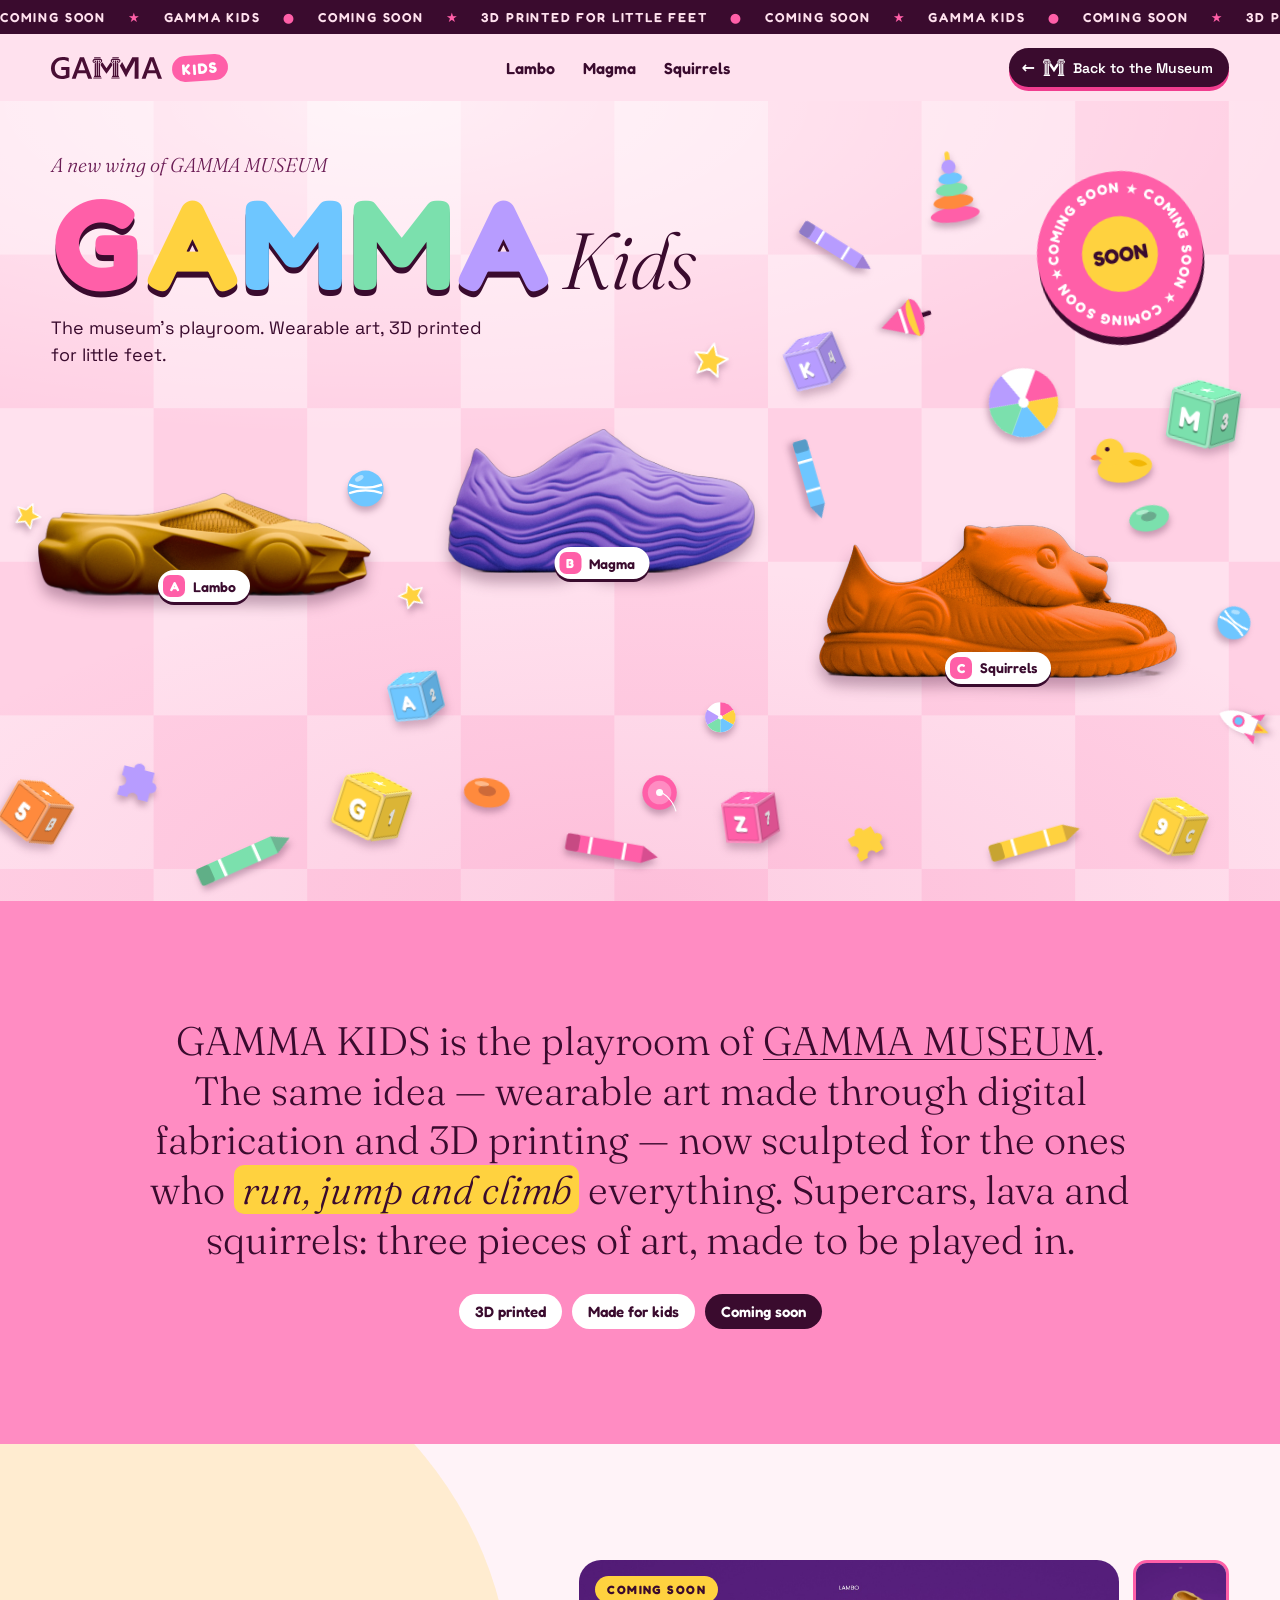
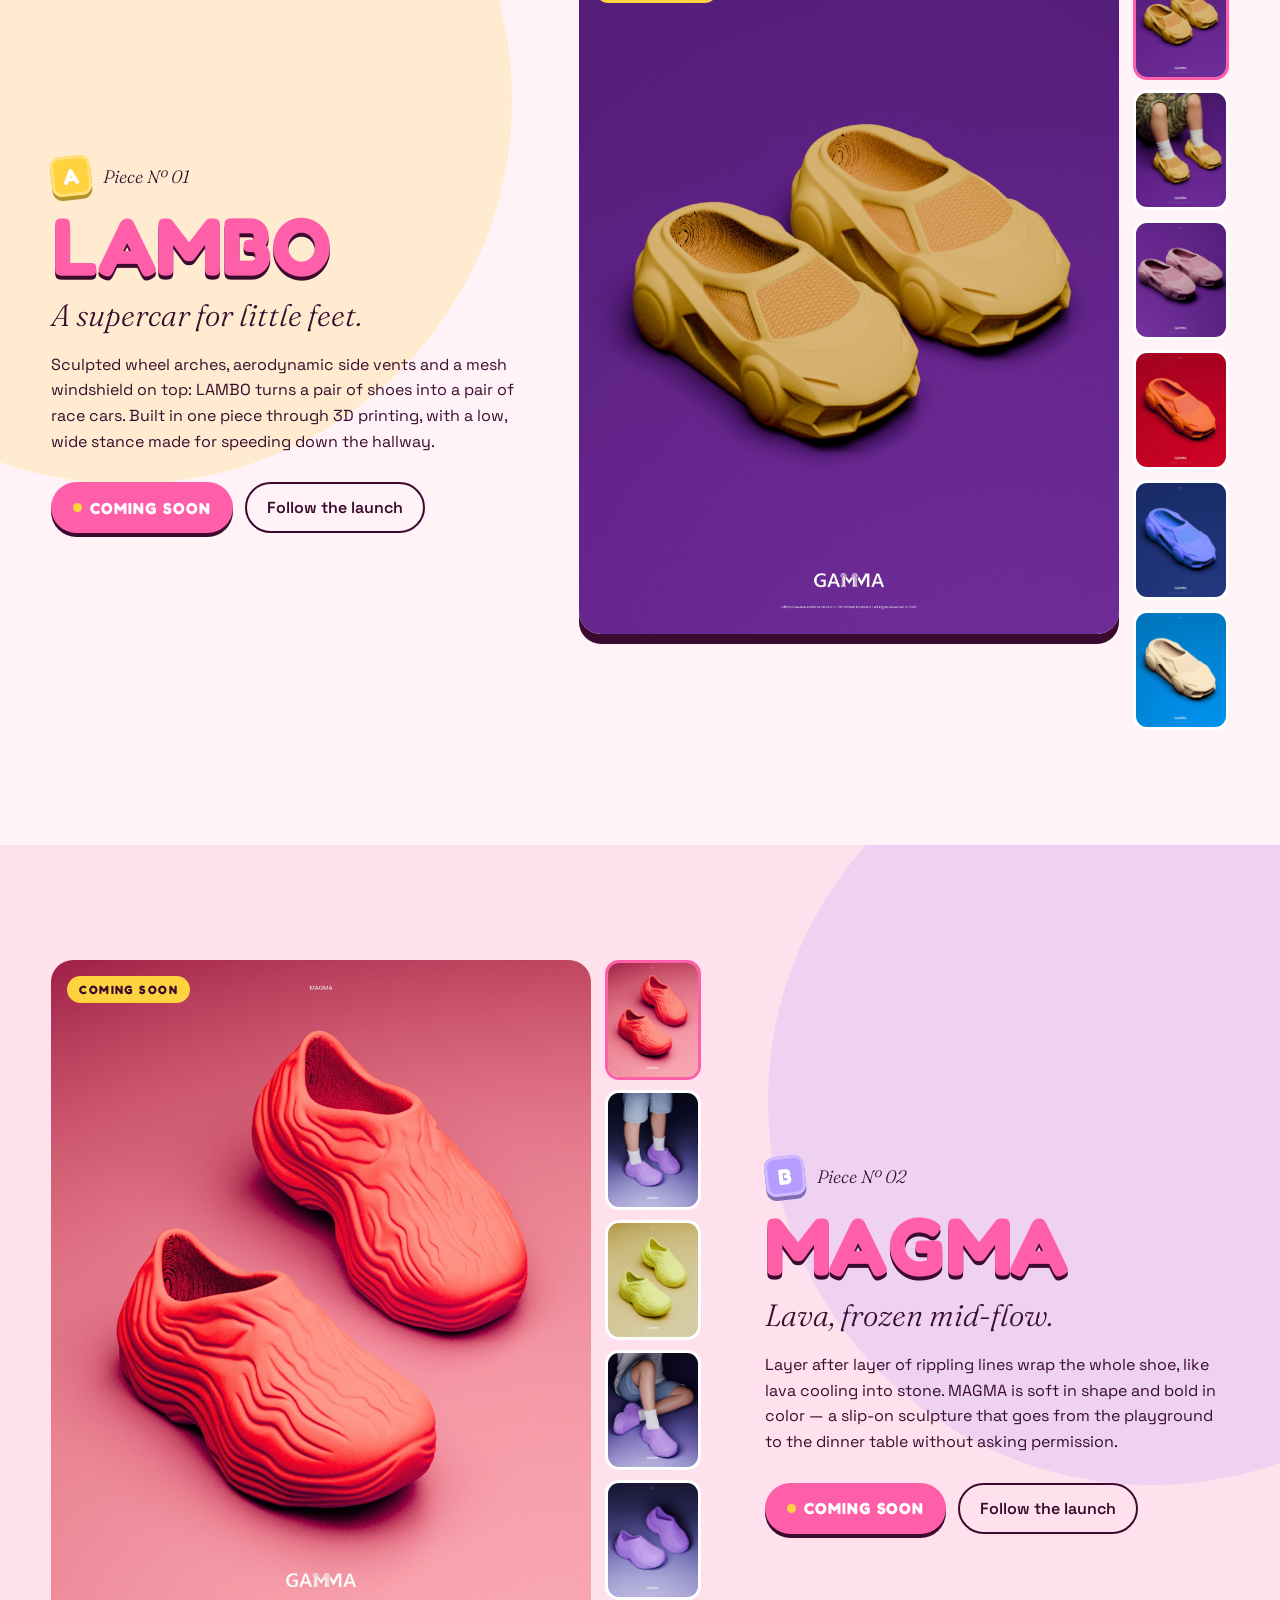
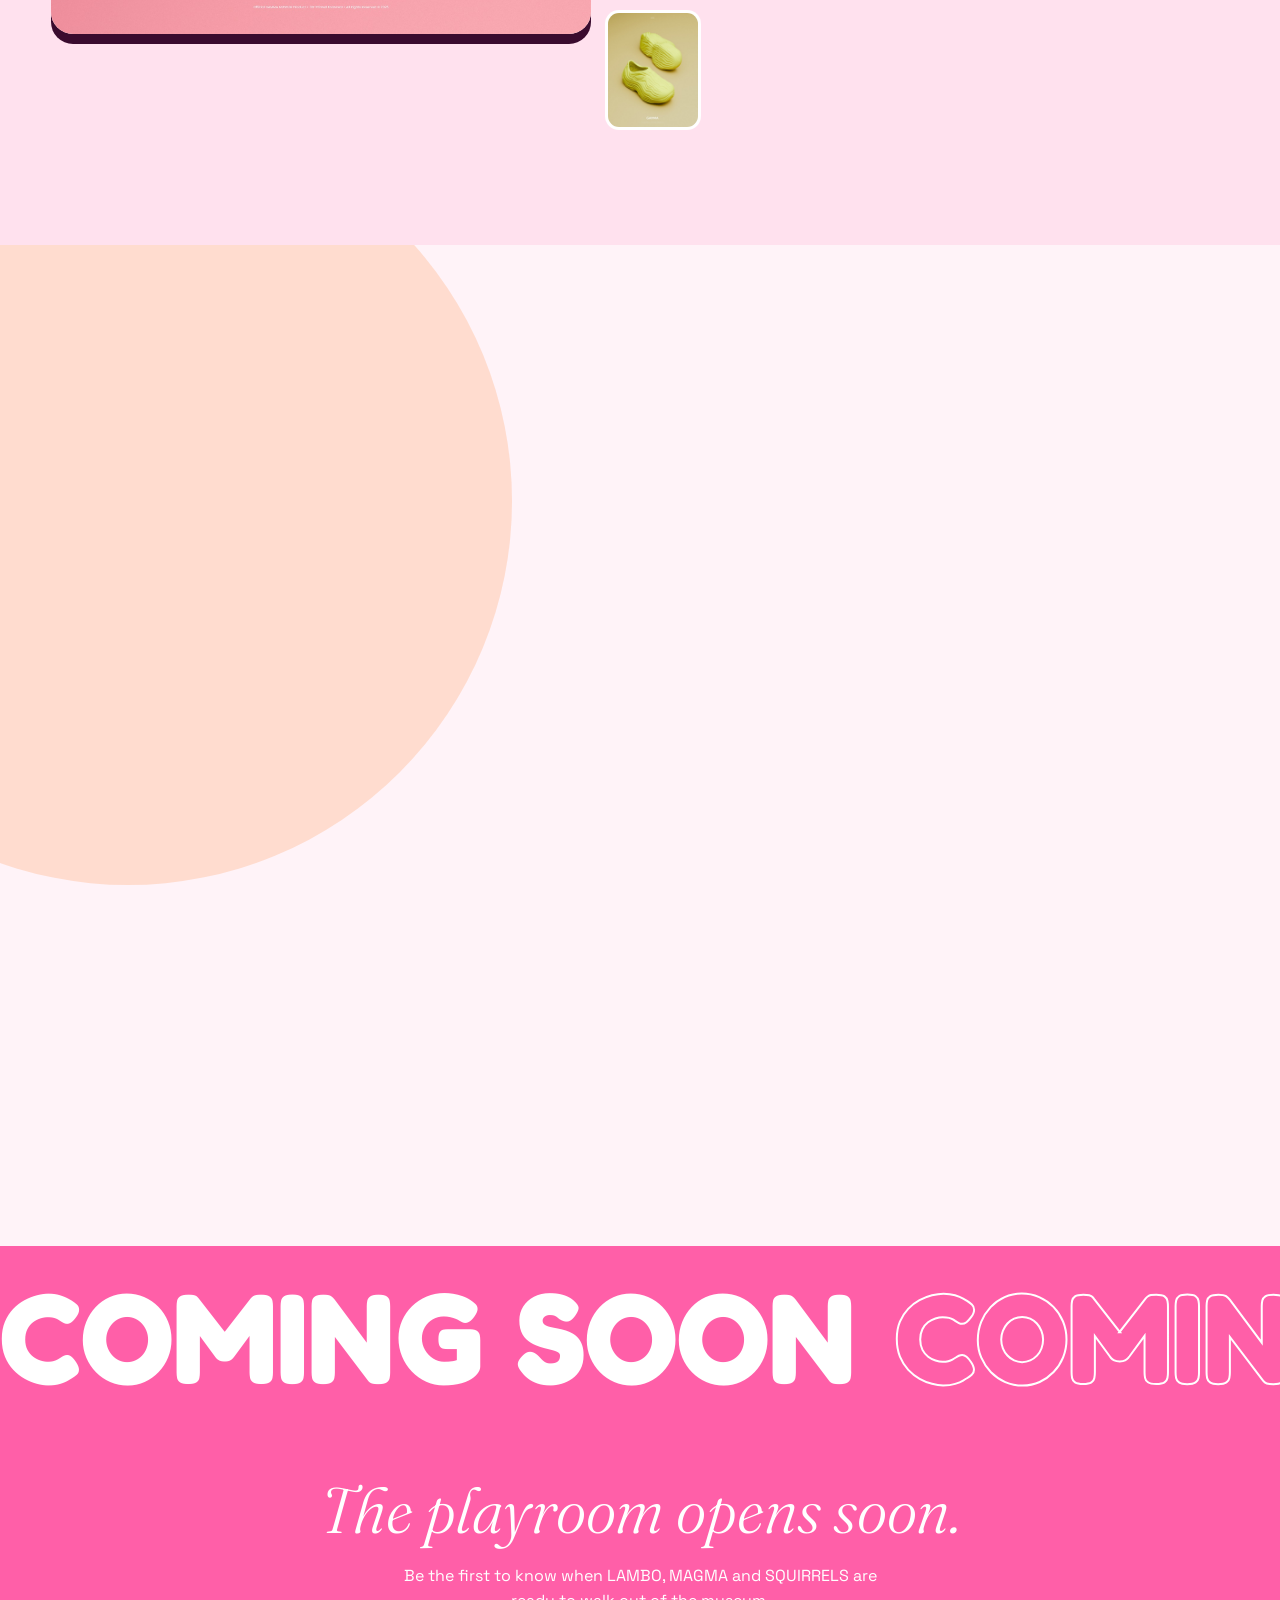
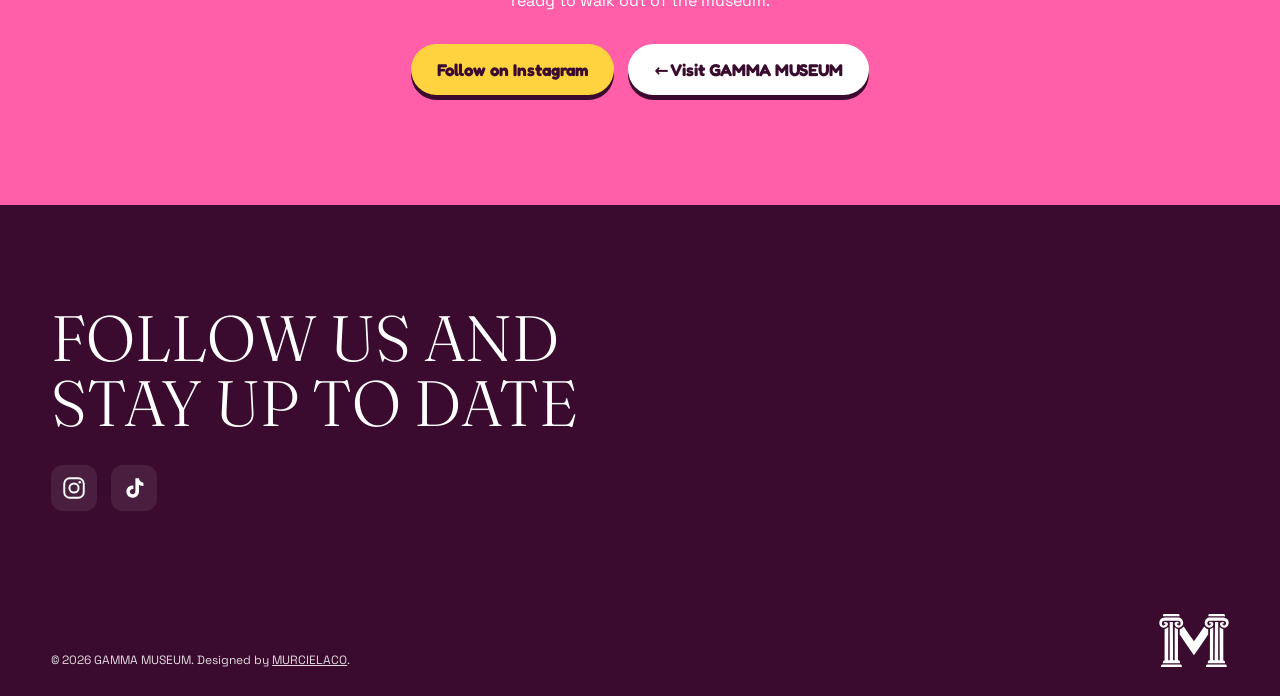
==== commit 0c2cd316: "GAMMA KIDS: new hero, pairs on a play mat with toys" ====
--- a/Customers/Gabe-Alfortish/gamma-kids/index.html
+++ b/Customers/Gabe-Alfortish/gamma-kids/index.html
@@ -62,45 +62,54 @@
         <span class="sticker__core">SOON</span>
       </a>
 
-      <!-- Playroom scene -->
+      <!-- Playroom floor: the three pairs lying on a foam play mat, toys scattered around -->
       <div class="scene">
-        <!-- Floating / falling toys -->
         <div class="toys" aria-hidden="true">
-          <svg class="toy toy--ball fall" viewBox="0 0 100 100"><use href="#i-ball"/></svg>
-          <svg class="toy toy--star float" viewBox="0 0 100 100"><use href="#i-star"/></svg>
-          <svg class="toy toy--star2 float" viewBox="0 0 100 100"><use href="#i-star"/></svg>
-          <svg class="toy toy--top float" viewBox="0 0 100 120"><use href="#i-top"/></svg>
-          <svg class="toy toy--rings fall" viewBox="0 0 100 130"><use href="#i-rings"/></svg>
-          <svg class="toy toy--crayon float" viewBox="0 0 160 40"><use href="#i-crayon"/></svg>
-          <svg class="toy toy--rocket float" viewBox="0 0 80 140"><use href="#i-rocket"/></svg>
-          <svg class="toy toy--cloud float" viewBox="0 0 160 90"><use href="#i-cloud"/></svg>
-          <svg class="toy toy--ball2 fall" viewBox="0 0 100 100"><use href="#i-ball2"/></svg>
-
-          <div class="mini mini--1 fall"><div class="cube" style="--c:#ffd23f"><b class="f">G</b><b class="r"></b><b class="t"></b></div></div>
-          <div class="mini mini--2 float"><div class="cube" style="--c:#6ec6ff"><b class="f">7</b><b class="r"></b><b class="t"></b></div></div>
-          <div class="mini mini--3 fall"><div class="cube" style="--c:#7be0ad"><b class="f">K</b><b class="r"></b><b class="t"></b></div></div>
-          <div class="mini mini--4 float"><div class="cube" style="--c:#b79cff"><b class="f">3</b><b class="r"></b><b class="t"></b></div></div>
-        </div>
-
-        <!-- Pedestal blocks with the 3 shoes -->
-        <div class="pedestals">
-          <a class="pedestal pedestal--lambo" href="#lambo" aria-label="See Lambo">
-            <img class="pedestal__shoe" src="assets/img/hero/lambo.webp" alt="GAMMA KIDS Lambo shoe" width="1400" height="436">
-            <div class="cube cube--big" style="--c:#ffd23f"><b class="f">A</b><b class="r">1</b><b class="t"></b></div>
-            <span class="pedestal__tag">Lambo</span>
+          <div class="toy mini c1 drop"><div class="cube" style="--c:#ffd23f"><b class="f">G</b><b class="r">1</b><b class="t"></b></div></div>
+          <div class="toy mini c2 drop"><div class="cube" style="--c:#6ec6ff"><b class="f">A</b><b class="r">2</b><b class="t"></b></div></div>
+          <div class="toy mini c3 drop"><div class="cube" style="--c:#7be0ad"><b class="f">M</b><b class="r">3</b><b class="t"></b></div></div>
+          <div class="toy mini c4 drop"><div class="cube" style="--c:#b79cff"><b class="f">K</b><b class="r">4</b><b class="t"></b></div></div>
+          <div class="toy mini c5 drop"><div class="cube" style="--c:#ff8a3d"><b class="f">5</b><b class="r">B</b><b class="t"></b></div></div>
+          <div class="toy mini c6 drop"><div class="cube" style="--c:#ff5fa8"><b class="f">Z</b><b class="r">7</b><b class="t"></b></div></div>
+          <div class="toy mini c7 drop"><div class="cube" style="--c:#ffd23f"><b class="f">9</b><b class="r">C</b><b class="t"></b></div></div>
+          <svg class="toy t-ball drop" viewBox="0 0 100 100"><use href="#i-ball"/></svg>
+          <svg class="toy t-ball2 drop" viewBox="0 0 100 100"><use href="#i-ball2"/></svg>
+          <svg class="toy t-ball3 drop" viewBox="0 0 100 100"><use href="#i-ball2"/></svg>
+          <svg class="toy t-cr1 drop" viewBox="0 0 160 40" style="color:#7be0ad"><use href="#i-crayon"/></svg>
+          <svg class="toy t-cr2 drop" viewBox="0 0 160 40" style="color:#ff5fa8"><use href="#i-crayon"/></svg>
+          <svg class="toy t-cr3 drop" viewBox="0 0 160 40" style="color:#6ec6ff"><use href="#i-crayon"/></svg>
+          <svg class="toy t-cr4 drop" viewBox="0 0 160 40" style="color:#ffd23f"><use href="#i-crayon"/></svg>
+          <svg class="toy t-star drop" viewBox="0 0 100 100"><use href="#i-star"/></svg>
+          <svg class="toy t-star2 drop" viewBox="0 0 100 100"><use href="#i-star"/></svg>
+          <svg class="toy t-top drop" viewBox="0 0 100 120"><use href="#i-top"/></svg>
+          <svg class="toy t-rings drop" viewBox="0 0 100 130"><use href="#i-rings"/></svg>
+          <svg class="toy t-ring1 drop" viewBox="0 0 100 70" style="color:#ff8a3d"><use href="#i-donut"/></svg>
+          <svg class="toy t-ring2 drop" viewBox="0 0 100 70" style="color:#7be0ad"><use href="#i-donut"/></svg>
+          <svg class="toy t-duck drop" viewBox="0 0 120 100"><use href="#i-duck"/></svg>
+          <svg class="toy t-yoyo drop" viewBox="0 0 100 100"><use href="#i-yoyo"/></svg>
+          <svg class="toy t-rocket drop" viewBox="0 0 80 140"><use href="#i-rocket"/></svg>
+          <svg class="toy t-puzzle drop" viewBox="0 0 100 100" style="color:#b79cff"><use href="#i-puzzle"/></svg>
+          <div class="toy mini c8 drop"><div class="cube" style="--c:#b79cff"><b class="f">O</b><b class="r">8</b><b class="t"></b></div></div>
+          <svg class="toy t-star3 drop" viewBox="0 0 100 100"><use href="#i-star"/></svg>
+          <svg class="toy t-cr5 drop" viewBox="0 0 160 40" style="color:#b79cff"><use href="#i-crayon"/></svg>
+          <svg class="toy t-ball4 drop" viewBox="0 0 100 100"><use href="#i-ball"/></svg>
+          <svg class="toy t-puzzle2 drop" viewBox="0 0 100 100" style="color:#ffd23f"><use href="#i-puzzle"/></svg>
+        </div>
+
+        <div class="pairs">
+          <a class="pair pair--lambo" href="#lambo" aria-label="See Lambo">
+            <img src="assets/img/hero/lambo.webp" alt="GAMMA KIDS Lambo, pair" width="1200" height="866">
+            <span class="pair__tag"><b>A</b> Lambo</span>
           </a>
-          <a class="pedestal pedestal--magma" href="#magma" aria-label="See Magma">
-            <img class="pedestal__shoe" src="assets/img/hero/magma.webp" alt="GAMMA KIDS Magma shoe" width="1400" height="657">
-            <div class="cube cube--big" style="--c:#b79cff"><b class="f">B</b><b class="r">2</b><b class="t"></b></div>
-            <span class="pedestal__tag">Magma</span>
+          <a class="pair pair--magma" href="#magma" aria-label="See Magma">
+            <img src="assets/img/hero/magma.webp" alt="GAMMA KIDS Magma, pair" width="1200" height="986">
+            <span class="pair__tag"><b>B</b> Magma</span>
           </a>
-          <a class="pedestal pedestal--squirrels" href="#squirrels" aria-label="See Squirrels">
-            <img class="pedestal__shoe" src="assets/img/hero/squirrels.webp" alt="GAMMA KIDS Squirrels shoe" width="1400" height="596">
-            <div class="cube cube--big" style="--c:#ff8a3d"><b class="f">C</b><b class="r">3</b><b class="t"></b></div>
-            <span class="pedestal__tag">Squirrels</span>
+          <a class="pair pair--squirrels" href="#squirrels" aria-label="See Squirrels">
+            <img src="assets/img/hero/squirrels.webp" alt="GAMMA KIDS Squirrels, pair" width="1200" height="750">
+            <span class="pair__tag"><b>C</b> Squirrels</span>
           </a>
         </div>
-        <div class="floor" aria-hidden="true"></div>
       </div>
     </section>
 
@@ -291,9 +300,9 @@
         <circle cx="50" cy="30" r="12" fill="#b79cff"/>
       </symbol>
       <symbol id="i-crayon" viewBox="0 0 160 40">
-        <path d="M20 6h110l26 14-26 14H20z" fill="#7be0ad"/>
+        <path d="M20 6h110l26 14-26 14H20z" fill="currentColor"/>
         <path d="M130 6l26 14-26 14z" fill="#3a0b2e" opacity=".2"/>
-        <rect x="4" y="6" width="22" height="28" rx="5" fill="#3a9e74"/>
+        <rect x="4" y="6" width="22" height="28" rx="5" fill="currentColor"/><rect x="4" y="6" width="22" height="28" rx="5" fill="#000" opacity=".22"/>
         <path d="M44 6v28M100 6v28" stroke="#fff" stroke-width="5"/>
       </symbol>
       <symbol id="i-rocket" viewBox="0 0 80 140">
@@ -303,6 +312,27 @@
         <path d="M28 92h24l-12 30z" fill="#ffd23f"/>
         <path d="M33 92h14l-7 18z" fill="#ff8a3d"/>
       </symbol>
+      <symbol id="i-donut" viewBox="0 0 100 70">
+        <ellipse cx="50" cy="38" rx="44" ry="28" fill="currentColor"/>
+        <ellipse cx="50" cy="34" rx="17" ry="10" fill="#3a0b2e" opacity=".25"/>
+        <ellipse cx="38" cy="22" rx="14" ry="5" fill="#fff" opacity=".4"/>
+      </symbol>
+      <symbol id="i-duck" viewBox="0 0 120 100">
+        <ellipse cx="62" cy="68" rx="48" ry="26" fill="#ffd23f"/>
+        <circle cx="40" cy="38" r="24" fill="#ffd23f"/>
+        <path d="M14 38c-10 2-12 8-2 10l14 0z" fill="#ff8a3d"/>
+        <circle cx="36" cy="32" r="4" fill="#3a0b2e"/>
+        <path d="M70 58c12-4 26 0 32 10-12 4-24 2-32-10z" fill="#f2b705"/>
+      </symbol>
+      <symbol id="i-yoyo" viewBox="0 0 100 100">
+        <circle cx="50" cy="50" r="44" fill="#ff5fa8"/>
+        <circle cx="50" cy="50" r="30" fill="#ff8cc2"/>
+        <circle cx="50" cy="50" r="9" fill="#fff"/>
+        <path d="M58 52c18 10 30 30 34 46" stroke="#fff" stroke-width="3" fill="none"/>
+      </symbol>
+      <symbol id="i-puzzle" viewBox="0 0 100 100">
+        <path d="M14 26h22a12 12 0 1 1 24 0h22v22a12 12 0 1 1 0 24v20H60a12 12 0 1 0-24 0H14V72a12 12 0 1 0 0-24z" fill="currentColor"/>
+      </symbol>
       <symbol id="i-cloud" viewBox="0 0 160 90">
         <path d="M40 84a30 30 0 0 1-4-60 34 34 0 0 1 64-10 26 26 0 0 1 40 22 24 24 0 0 1-4 48z" fill="#fff"/>
       </symbol>
--- a/Customers/Gabe-Alfortish/gamma-kids/styles.css
+++ b/Customers/Gabe-Alfortish/gamma-kids/styles.css
@@ -33,7 +33,6 @@
   --f-body: "Space Grotesk", system-ui, sans-serif;
 
   --radius: 22px;
-  --s: clamp(78px, 12vw, 175px); /* pedestal block size */
   --gutter: clamp(16px, 4vw, 56px);
 }
 
@@ -110,12 +109,15 @@
 /* ---------- Hero ---------- */
 .hero {
   position: relative;
-  height: max(680px, calc(100svh - 100px));
+  height: max(720px, min(calc(100svh - 100px), 64vw));
   padding: clamp(24px, 4vw, 56px) var(--gutter) 0;
-  background:
-    radial-gradient(1200px 500px at 85% 10%, var(--pink-200), transparent 60%),
-    radial-gradient(900px 500px at 0% 30%, #ffd9ea, transparent 60%),
-    linear-gradient(var(--pink-100), var(--pink-200));
+  --tile: clamp(110px, 12vw, 190px);
+  background-color: var(--pink-100);
+  background-image:
+    radial-gradient(120% 70% at 30% 0%, rgba(255,255,255,.65), transparent 60%),
+    radial-gradient(90% 60% at 50% 100%, rgba(240,61,143,.12), transparent 70%),
+    conic-gradient(#ffd0e4 0 25%, transparent 0 50%, #ffd0e4 0 75%, transparent 0);
+  background-size: auto, auto, calc(var(--tile) * 2) calc(var(--tile) * 2);
   overflow: hidden;
   display: flex; flex-direction: column;
 }
@@ -161,28 +163,47 @@
 }
 @keyframes spin { to { transform: rotate(360deg); } }
 
-/* Scene */
-.scene { position: absolute; inset: 0; z-index: 1; }
-.floor {
-  position: absolute; left: -10%; right: -10%; bottom: 0; height: calc(var(--s) * .9);
-  background:
-    radial-gradient(60% 100% at 50% 0%, rgba(255,255,255,.55), transparent 70%),
-    var(--pink-400);
-  border-top-left-radius: 50% 40%; border-top-right-radius: 50% 40%;
-  z-index: 0;
-}
-.pedestals {
-  position: absolute; left: 0; right: 0; bottom: calc(var(--s) * .32); z-index: 3;
-  display: flex; justify-content: center; align-items: flex-end;
-  gap: calc(var(--s) * .62);
-}
-.pedestal { position: relative; display: flex; flex-direction: column; align-items: center; text-decoration: none; }
-.pedestal:nth-child(2) { margin-bottom: calc(var(--s) * .2); }
+/* Scene — a foam play mat seen from above; the pairs lie on it, toys scattered around */
+.scene { position: absolute; inset: 0; z-index: 1; --u: clamp(38px, 5.1vw, 82px); }
+
+.pairs { position: absolute; inset: 0; z-index: 3; pointer-events: none; }
+.pair {
+  position: absolute; display: block; text-decoration: none; pointer-events: auto;
+  width: clamp(220px, 26vw, 420px);
+  animation: settle .9s cubic-bezier(.3,1.4,.5,1) both;
+}
+.pair--lambo     { left: 3%;  top: 49%; animation-delay: .15s; }
+.pair--magma     { left: 35%; top: 41%; width: clamp(200px, 24vw, 390px); animation-delay: .3s; }
+.pair--squirrels { left: 64%; top: 53%; width: clamp(230px, 28vw, 440px); animation-delay: .45s; }
+.pair img {
+  width: 100%; height: auto;
+  filter: drop-shadow(0 10px 7px rgba(58, 11, 46, .32));
+  transition: transform .45s cubic-bezier(.3,1.6,.5,1), filter .45s ease;
+}
+.pair:hover img, .pair:focus-visible img {
+  transform: translateY(-26px) rotate(-2deg) scale(1.05);
+  filter: drop-shadow(0 46px 22px rgba(58, 11, 46, .2));
+}
+.pair:focus-visible { outline: none; }
+.pair__tag {
+  position: absolute; left: 50%; bottom: -6px; translate: -50% 0;
+  display: inline-flex; align-items: center; gap: 8px; white-space: nowrap;
+  font-family: var(--f-display); font-weight: 600; font-size: clamp(12px, 1.1vw, 15px);
+  background: #fff; color: var(--berry); padding: 5px 14px 5px 5px; border-radius: 999px;
+  box-shadow: 0 3px 0 var(--berry);
+  transition: background .25s, color .25s, transform .35s cubic-bezier(.3,1.6,.5,1);
+}
+.pair__tag b {
+  display: grid; place-items: center; width: 22px; height: 22px; border-radius: 7px;
+  background: var(--pink-500); color: #fff; font-weight: 700; font-size: 13px;
+}
+.pair:hover .pair__tag, .pair:focus-visible .pair__tag { background: var(--berry); color: #fff; transform: translateY(4px); }
+@keyframes settle { from { opacity: 0; transform: translateY(-40px) scale(.96); } to { opacity: 1; transform: none; } }
 
 /* CSS 3D toy block */
 .cube {
+  --size: 60px;
   --d: calc(var(--size) / 2);
-  --size: var(--s);
   position: relative; width: var(--size); height: var(--size);
   transform-style: preserve-3d;
   transform: rotateX(-16deg) rotateY(-30deg);
@@ -201,68 +222,64 @@
 .cube .f { transform: translateZ(var(--d)); }
 .cube .r { transform: rotateY(90deg) translateZ(var(--d)); filter: brightness(.86); font-size: calc(var(--size) * .46); }
 .cube .t { transform: rotateX(90deg) translateZ(var(--d)); filter: brightness(1.08); }
-.cube .t::after {
-  content: "★"; font-size: calc(var(--size) * .4); color: rgba(255,255,255,.9);
-  text-shadow: none;
-}
-.cube--big { margin-top: calc(var(--s) * -.05); }
-
-.pedestal__shoe {
-  position: relative; z-index: 2;
-  width: calc(var(--s) * 1.5); height: auto;
-  margin-bottom: calc(var(--s) * -.28);
-  filter: drop-shadow(0 calc(var(--s) * .05) calc(var(--s) * .04) rgba(58, 11, 46, .35));
-  transform: translateX(calc(var(--s) * -.06));
-  transition: transform .35s cubic-bezier(.3,1.6,.5,1);
-  animation: bob 4s ease-in-out infinite;
-}
-.pedestal--lambo .pedestal__shoe { width: calc(var(--s) * 1.75); }
-.pedestal--magma .pedestal__shoe { animation-delay: -1.3s; }
-.pedestal--squirrels .pedestal__shoe { animation-delay: -2.6s; }
-.pedestal:hover .pedestal__shoe { animation-play-state: paused; transform: translateX(calc(var(--s) * -.06)) translateY(-14px) rotate(-3deg); }
-@keyframes bob { 0%,100% { translate: 0 0; } 50% { translate: 0 -6px; } }
-
-.pedestal__tag {
-  margin-top: calc(var(--s) * .16);
-  font-family: var(--f-display); font-weight: 600; font-size: clamp(12px, 1.2vw, 16px);
-  background: #fff; color: var(--berry); padding: 5px 14px; border-radius: 999px;
-  box-shadow: 0 3px 0 var(--berry);
-  transform: translateX(calc(var(--s) * -.08));
-}
-
-/* Toys */
-.toys { position: absolute; inset: 0; z-index: 2; pointer-events: none; }
-.toy, .mini { position: absolute; }
-.toy { filter: drop-shadow(0 6px 6px rgba(58, 11, 46, .18)); }
-.toy--ball   { width: calc(var(--s) * .55); left: 6%;  bottom: calc(var(--s) * .2); --r: 220deg; }
-.toy--ball2  { width: calc(var(--s) * .38); right: 7%; bottom: calc(var(--s) * .25); --r: -160deg; animation-delay: .5s !important; }
-.toy--star   { width: calc(var(--s) * .38); left: 64%; top: 30%; }
-.toy--star2  { width: calc(var(--s) * .26); left: 30%; top: 58%; animation-delay: -2s !important; }
-.toy--top    { width: calc(var(--s) * .36); right: 6%; top: 52%; animation-delay: -1s !important; }
-.toy--rings  { width: calc(var(--s) * .45); right: 2%;  bottom: calc(var(--s) * .55); --r: 0deg; animation-delay: .25s !important; }
-.toy--crayon { width: calc(var(--s) * .7);  left: 40%; top: 40%; animation-delay: -3s !important; --rot: -22deg; }
-.toy--rocket { width: calc(var(--s) * .3);  left: 3%;  top: 56%; --rot: 18deg; animation-delay: -1.5s !important; }
-.toy--cloud  { width: calc(var(--s) * .9);  right: 22%; top: 36%; opacity: .9; animation-duration: 9s !important; }
-
-.mini .cube { --size: calc(var(--s) * .32); }
-.mini--1 { left: 36%; bottom: calc(var(--s) * .1); --r: 25deg; animation-delay: .1s !important; }
-.mini--2 { left: 9%; top: 42%; animation-delay: -2.5s !important; --rot: 14deg; }
-.mini--3 { left: 62%; bottom: calc(var(--s) * .08); --r: -18deg; animation-delay: .35s !important; }
-.mini--4 { right: 4%; top: 38%; animation-delay: -.7s !important; --rot: -12deg; }
-
-.float { animation: float 6s ease-in-out infinite; }
-@keyframes float {
-  0%, 100% { transform: translateY(0) rotate(var(--rot, 0deg)); }
-  50% { transform: translateY(-18px) rotate(calc(var(--rot, 0deg) + 8deg)); }
-}
-.fall { animation: fall 1.6s cubic-bezier(.3,.0,.7,1) both; }
-@keyframes fall {
-  0%   { transform: translateY(-120vh) rotate(0); }
-  55%  { transform: translateY(0) rotate(var(--r, 0deg)); }
-  70%  { transform: translateY(-38px) rotate(calc(var(--r, 0deg) * 1.08)); }
-  85%  { transform: translateY(0) rotate(var(--r, 0deg)); }
-  92%  { transform: translateY(-8px) rotate(var(--r, 0deg)); }
-  100% { transform: translateY(0) rotate(var(--r, 0deg)); }
+.cube .t::after { content: "★"; font-size: calc(var(--size) * .4); color: rgba(255,255,255,.9); text-shadow: none; }
+
+/* Toys lying on the mat */
+.toys { position: absolute; inset: 0; z-index: 2; }
+.toy {
+  position: absolute; left: var(--x); top: var(--y);
+  width: calc(var(--u) * var(--k, 1));
+  filter: drop-shadow(0 5px 3px rgba(58, 11, 46, .28));
+  transform: rotate(var(--r, 0deg));
+}
+.toy.mini { width: auto; filter: drop-shadow(0 6px 4px rgba(58, 11, 46, .25)); }
+.mini .cube { --size: calc(var(--u) * var(--k, 1) * .78); }
+.toy:hover { animation: wiggle .6s ease both !important; }
+@keyframes wiggle {
+  0%, 100% { transform: rotate(var(--r, 0deg)); }
+  30% { transform: rotate(calc(var(--r, 0deg) + 14deg)) translateY(-6px); }
+  60% { transform: rotate(calc(var(--r, 0deg) - 10deg)); }
+}
+
+/* positions (desktop) */
+.c1 { --x: 27%; --y: 85%; --k: 1;   --r: 18deg; }
+.c2 { --x: 31%; --y: 72%; --k: .75; --r: -14deg; }
+.c3 { --x: 92%; --y: 36%; --k: 1;   --r: 8deg; }
+.c4 { --x: 62%; --y: 30%; --k: .8;  --r: -22deg; }
+.c5 { --x: 1%;  --y: 86%; --k: .9;  --r: 30deg; }
+.c6 { --x: 57%; --y: 87%; --k: .8;  --r: -8deg; }
+.c7 { --x: 90%; --y: 88%; --k: .85; --r: 22deg; }
+.t-ball  { --x: 77%; --y: 33%; --k: 1.15; --r: 20deg; }
+.t-ball2 { --x: 27%; --y: 46%; --k: .6;  }
+.t-ball3 { --x: 95%; --y: 63%; --k: .55; --r: 40deg; }
+.t-cr1 { --x: 15%; --y: 93%; --k: 1.6; --r: -24deg; }
+.t-cr2 { --x: 44%; --y: 92%; --k: 1.5; --r: 10deg; }
+.t-cr3 { --x: 60%; --y: 46%; --k: 1.3; --r: 74deg; }
+.t-cr4 { --x: 77%; --y: 91%; --k: 1.5; --r: -16deg; }
+.t-star  { --x: 54%; --y: 30%; --k: .6;  --r: 12deg; }
+.t-star2 { --x: 31%; --y: 60%; --k: .45; --r: -20deg; }
+.t-top   { --x: 69%; --y: 24%; --k: .7;  --r: 72deg; }
+.t-rings { --x: 72%; --y: 6%;  --k: .9;  --r: -8deg; }
+.t-ring1 { --x: 36%; --y: 84%; --k: .8;  --r: 8deg; }
+.t-ring2 { --x: 88%; --y: 50%; --k: .7;  --r: -12deg; }
+.t-duck  { --x: 85%; --y: 41%; --k: 1.05; --r: -8deg; }
+.t-yoyo  { --x: 50%; --y: 84%; --k: .6;  }
+.t-rocket { --x: 96%; --y: 74%; --k: .55; --r: -68deg; }
+.t-puzzle  { --x: 9%; --y: 82%; --k: .7; --r: 14deg; }
+.t-puzzle2 { --x: 66%; --y: 90%; --k: .6; --r: -30deg; }
+
+.c8 { --x: 40%; --y: 49%; --k: .7; --r: 12deg; }
+.t-star3 { --x: 1%; --y: 50%; --k: .45; --r: 24deg; }
+.t-cr5 { --x: 62%; --y: 17%; --k: 1.3; --r: 32deg; }
+.t-ball4 { --x: 55%; --y: 75%; --k: .5; }
+.drop { animation: drop 1.1s cubic-bezier(.3,0,.6,1) both; }
+@keyframes drop {
+  0%   { opacity: 0; transform: translateY(-70px) rotate(calc(var(--r, 0deg) - 40deg)) scale(1.25); }
+  55%  { opacity: 1; transform: translateY(0) rotate(var(--r, 0deg)) scale(1); }
+  72%  { transform: translateY(-14px) rotate(calc(var(--r, 0deg) + 6deg)); }
+  86%  { transform: translateY(0) rotate(var(--r, 0deg)); }
+  93%  { transform: translateY(-4px) rotate(var(--r, 0deg)); }
+  100% { opacity: 1; transform: rotate(var(--r, 0deg)); }
 }
 
 /* ---------- Intro ---------- */
@@ -427,22 +444,24 @@
   .gallery__thumbs button { flex: 0 0 72px; }
 }
 @media (max-width: 600px) {
-  :root { --s: 19vw; }
   .btn-museum__label { display: none; }
   .btn-museum { padding: 9px 12px; }
   .nav__gamma { height: 18px; }
-  .hero { height: 600px; }
-  .sticker { top: 300px; right: 18px; width: 104px; }
-  .toy--rocket { top: 50%; }
-  .toy--star { left: 12%; top: 54%; }
-  .toy--top { right: 40%; top: 55%; }
-  .mini--4 { right: auto; left: 46%; top: 47%; }
-  .toy--rings, .toy--ball2, .toy--star2 { display: none; }
-  .pedestals { gap: calc(var(--s) * .38); bottom: calc(var(--s) * .45); }
-  .pedestal__shoe { width: calc(var(--s) * 1.25); }
-  .pedestal--lambo .pedestal__shoe { width: calc(var(--s) * 1.4); }
-  .pedestal__tag { font-size: 11px; padding: 4px 10px; }
-  .toy--crayon, .toy--cloud, .mini--2 { display: none; }
+  .hero { height: 880px; }
+  .scene { --u: 40px; }
+  .sticker { top: 236px; right: 14px; width: 96px; }
+  .pair--lambo     { left: -2%; top: 31%; width: 62vw; }
+  .pair--magma     { left: auto; right: -4%; top: 50%; width: 56vw; }
+  .pair--squirrels { left: 0;  top: 74%; width: 66vw; }
+  .c1 { --x: 64%; --y: 39%; } .c2 { --x: 6%; --y: 60%; } .c3 { --x: 80%; --y: 88%; }
+  .c4 { --x: 40%; --y: 28%; } .c5 { --x: 4%; --y: 94%; } .c6 { --x: 36%; --y: 66%; } .c7 { display: none; }
+  .t-ball { --x: 74%; --y: 75%; --k: 1.1; } .t-ball2 { --x: 22%; --y: 54%; } .t-ball3 { display: none; }
+  .t-cr1 { --x: 50%; --y: 95%; --k: 1.4; } .t-cr2 { --x: 52%; --y: 44%; --k: 1.3; --r: -30deg; } .t-cr3 { display: none; } .t-cr4 { --x: 4%; --y: 49%; --k: 1.3; }
+  .t-star { --x: 22%; --y: 31%; } .t-star2 { --x: 86%; --y: 46%; }
+  .t-top { --x: 88%; --y: 66%; } .t-rings { display: none; }
+  .t-ring1 { --x: 30%; --y: 71%; } .t-ring2 { --x: 62%; --y: 32%; }
+  .t-duck { --x: 72%; --y: 92%; } .t-yoyo { --x: 12%; --y: 70%; }
+  .t-rocket, .t-puzzle2, .c8, .t-star3, .t-cr5, .t-ball4 { display: none; } .t-puzzle { --x: 88%; --y: 30%; }
   .footer__bottom { gap: 16px; }
 }
 
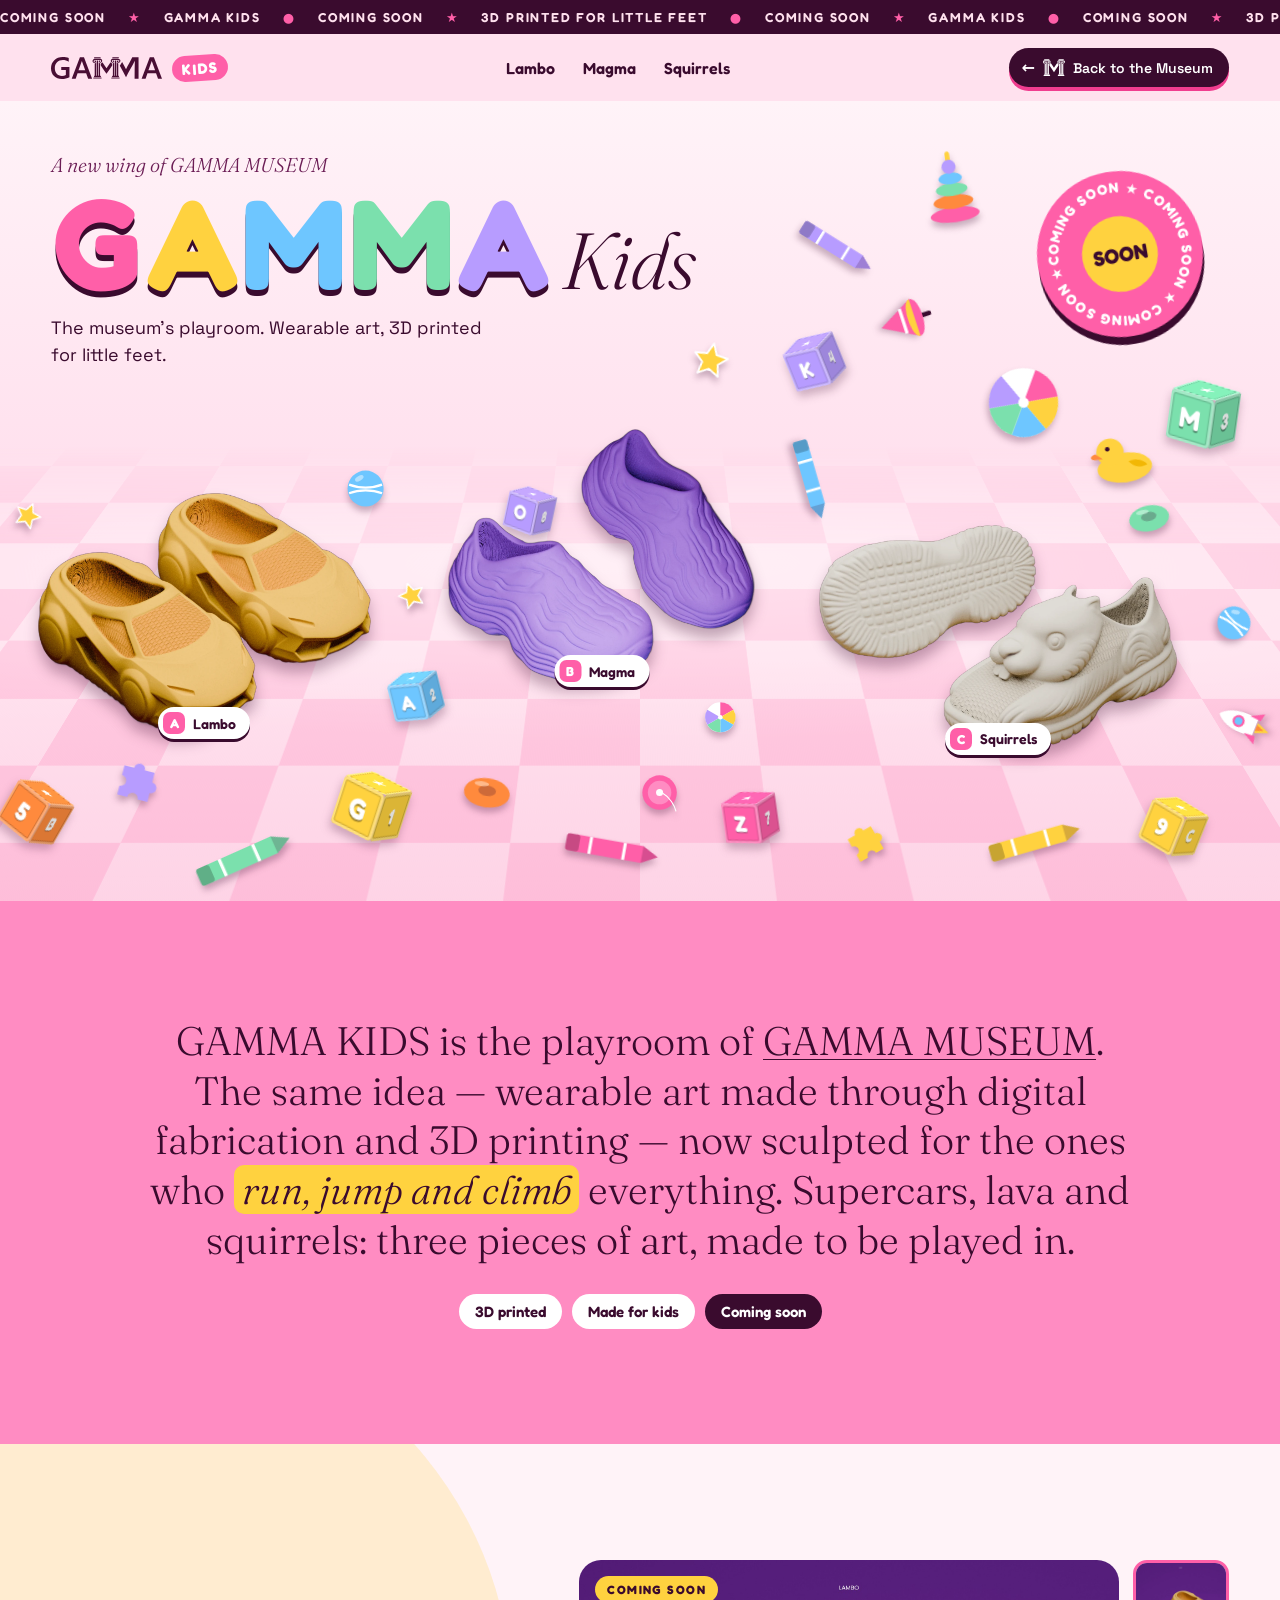
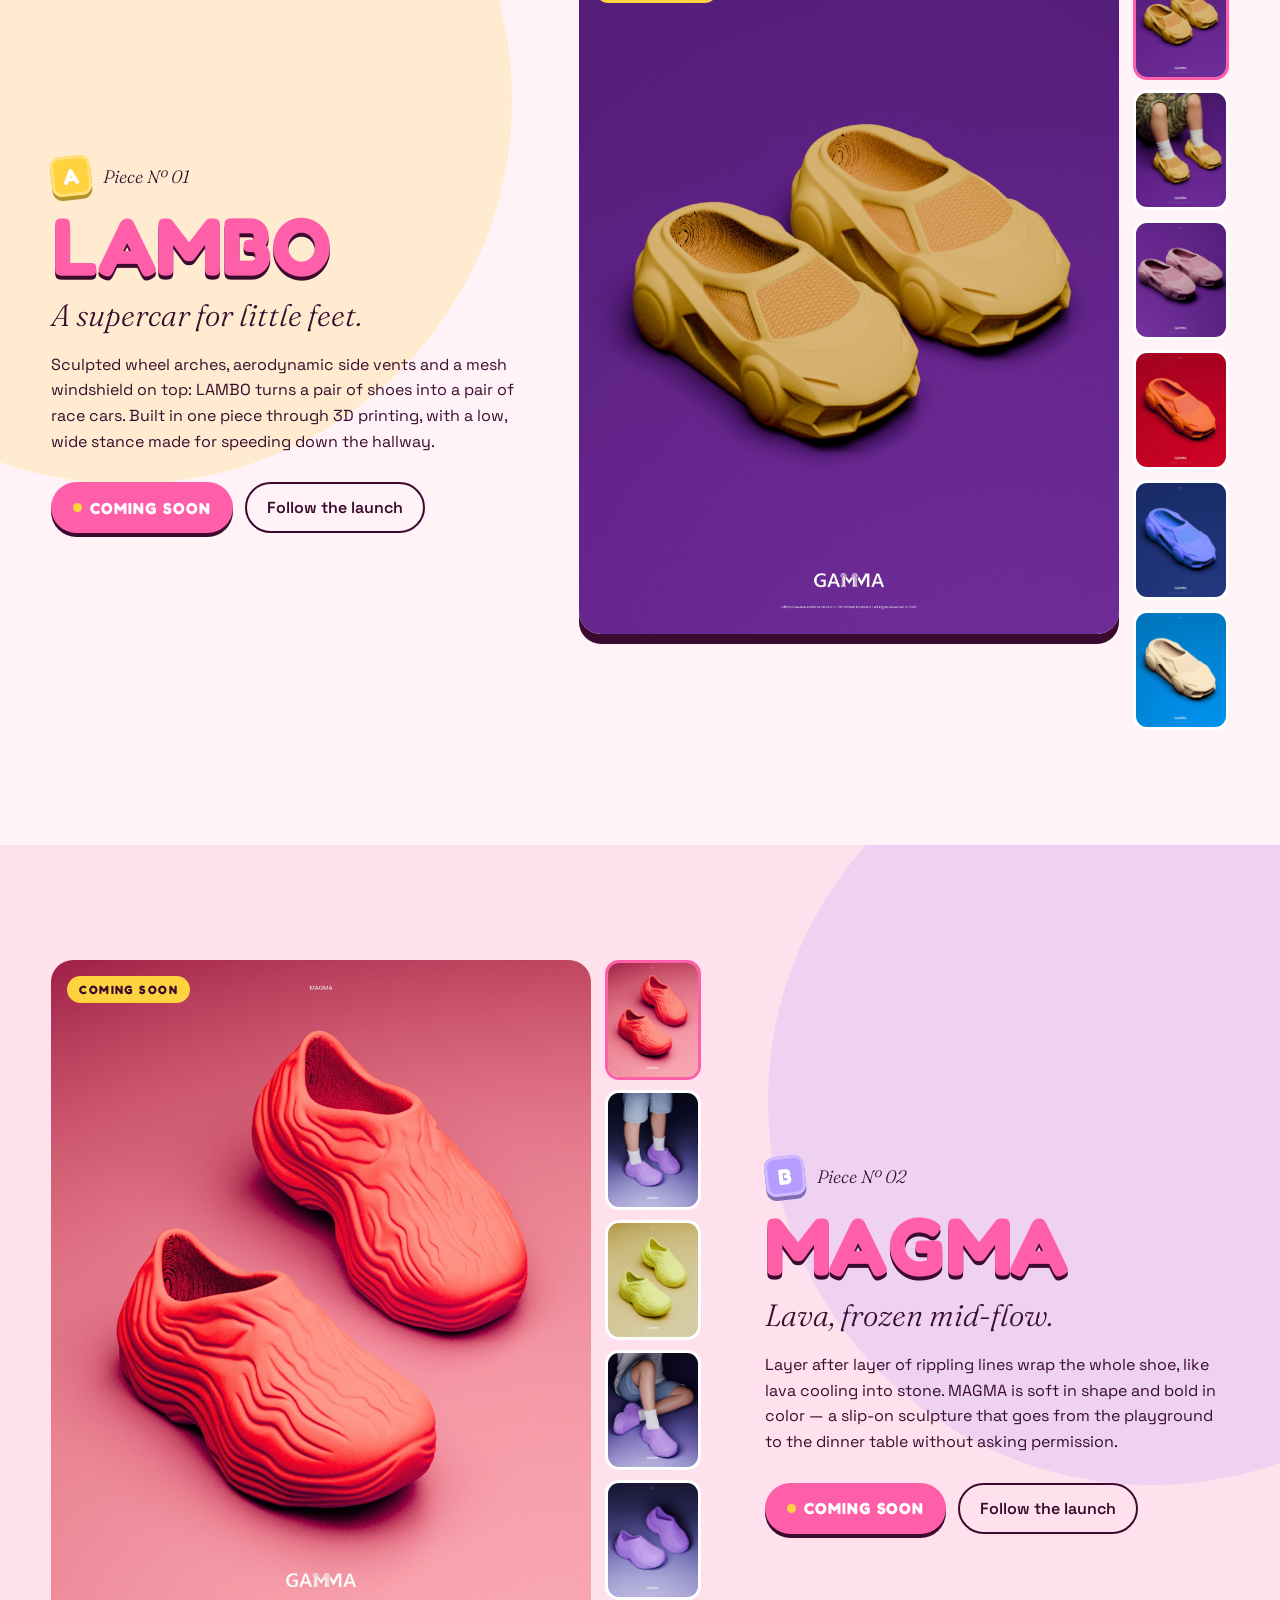
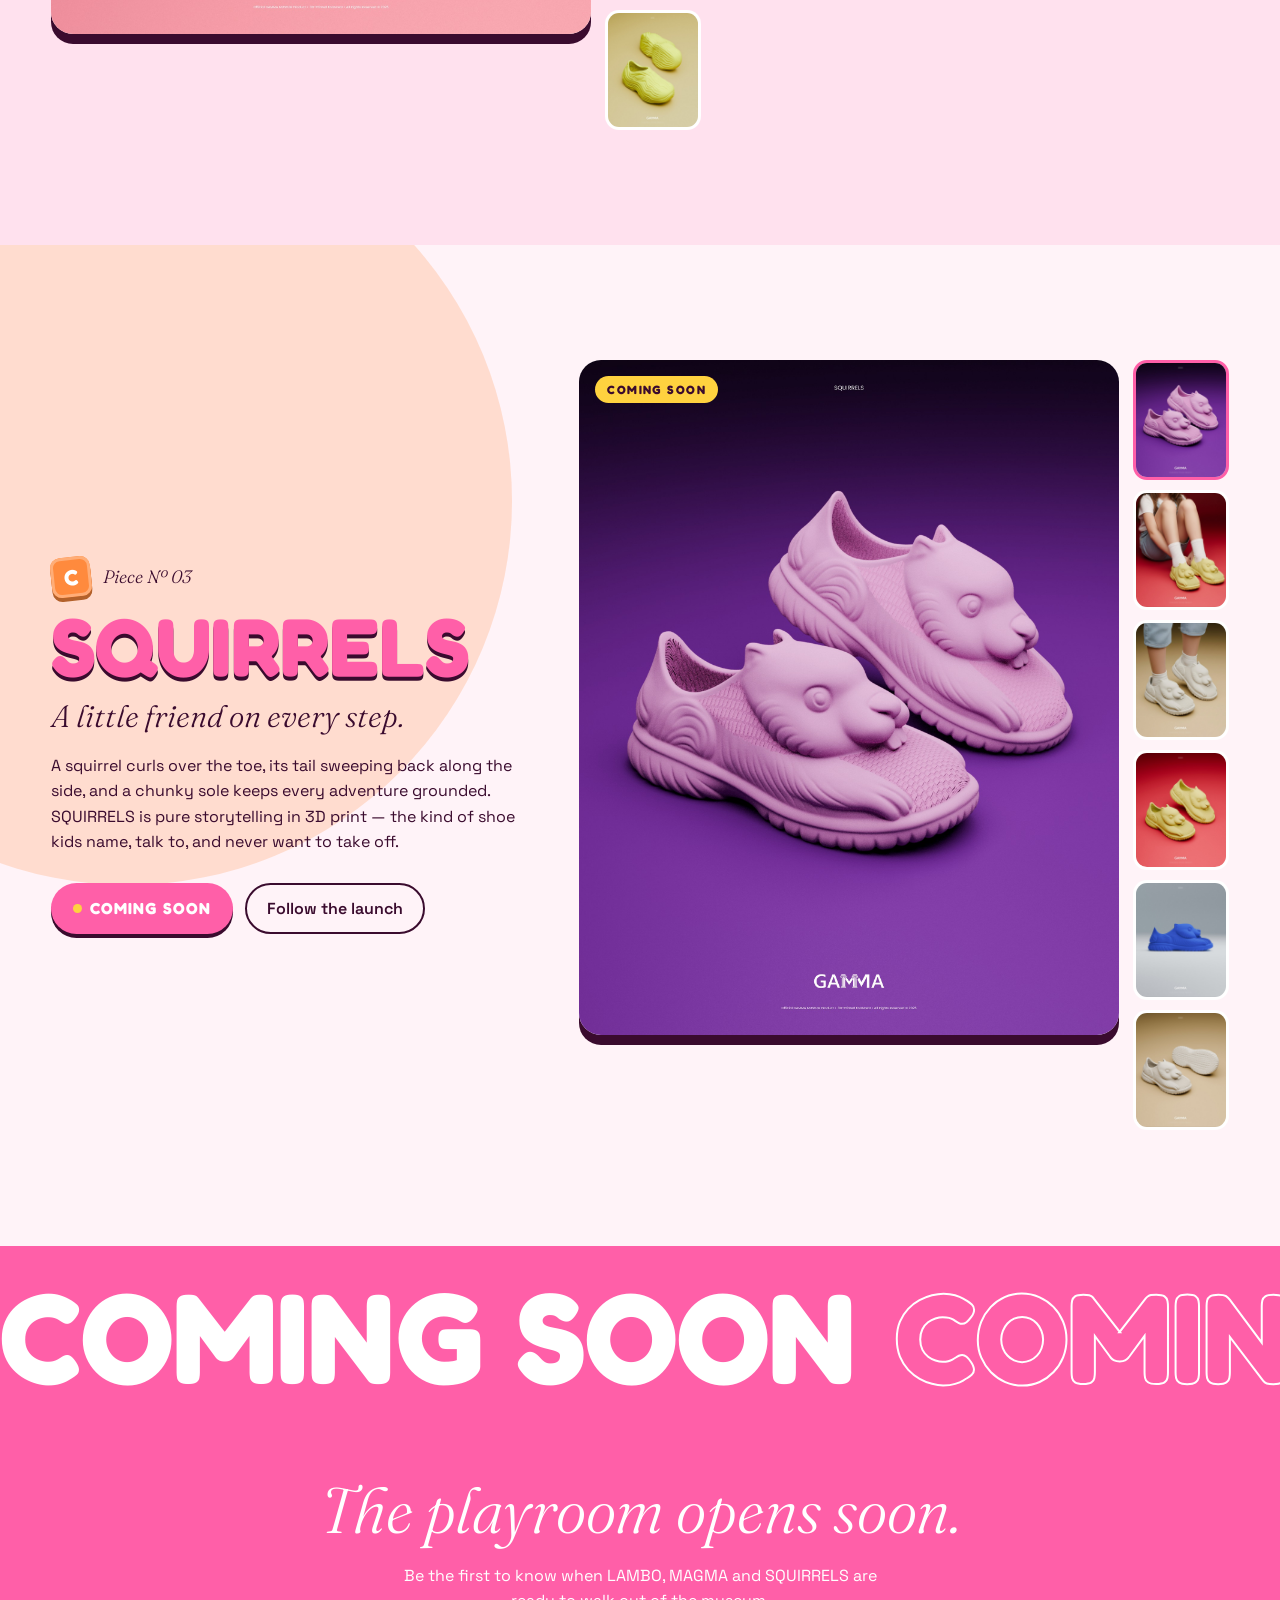
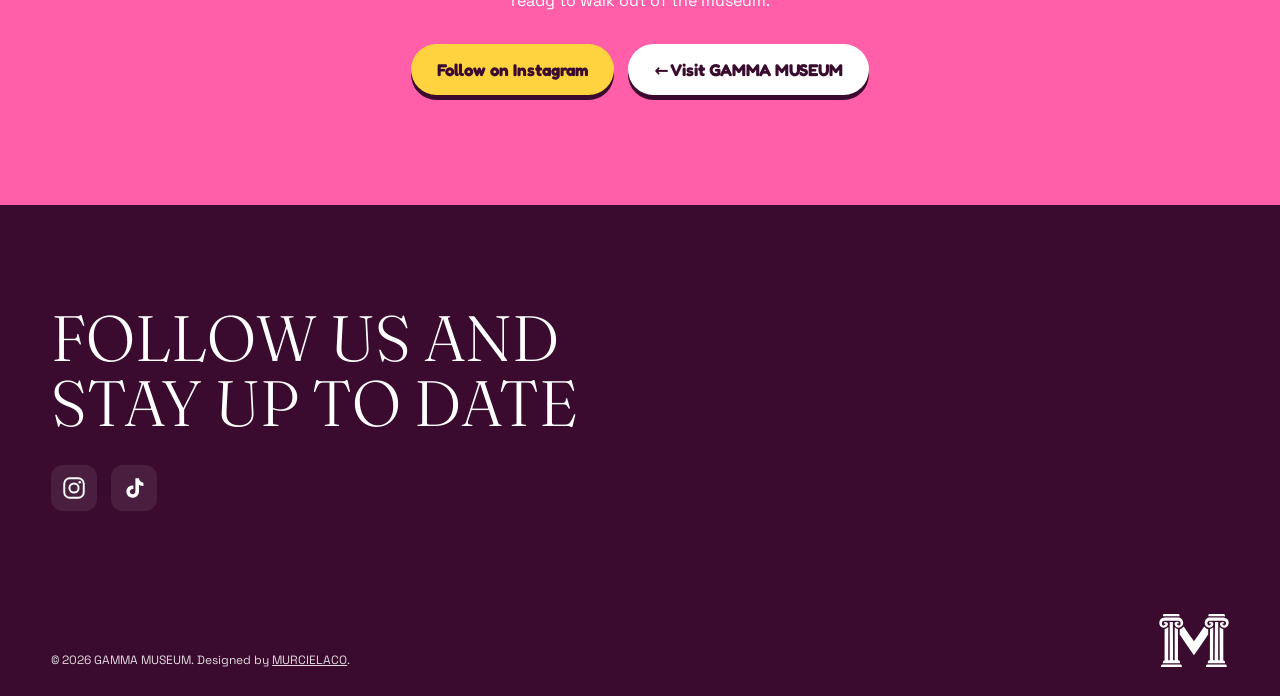
==== commit 57fecd13: "GAMMA KIDS: perspective play mat, no-scroll mobile thumbnails" ====
--- a/Customers/Gabe-Alfortish/gamma-kids/index.html
+++ b/Customers/Gabe-Alfortish/gamma-kids/index.html
@@ -64,6 +64,7 @@
 
       <!-- Playroom floor: the three pairs lying on a foam play mat, toys scattered around -->
       <div class="scene">
+        <div class="mat" aria-hidden="true"></div>
         <div class="toys" aria-hidden="true">
           <div class="toy mini c1 drop"><div class="cube" style="--c:#ffd23f"><b class="f">G</b><b class="r">1</b><b class="t"></b></div></div>
           <div class="toy mini c2 drop"><div class="cube" style="--c:#6ec6ff"><b class="f">A</b><b class="r">2</b><b class="t"></b></div></div>
--- a/Customers/Gabe-Alfortish/gamma-kids/styles.css
+++ b/Customers/Gabe-Alfortish/gamma-kids/styles.css
@@ -111,13 +111,7 @@
   position: relative;
   height: max(720px, min(calc(100svh - 100px), 64vw));
   padding: clamp(24px, 4vw, 56px) var(--gutter) 0;
-  --tile: clamp(110px, 12vw, 190px);
-  background-color: var(--pink-100);
-  background-image:
-    radial-gradient(120% 70% at 30% 0%, rgba(255,255,255,.65), transparent 60%),
-    radial-gradient(90% 60% at 50% 100%, rgba(240,61,143,.12), transparent 70%),
-    conic-gradient(#ffd0e4 0 25%, transparent 0 50%, #ffd0e4 0 75%, transparent 0);
-  background-size: auto, auto, calc(var(--tile) * 2) calc(var(--tile) * 2);
+  background: linear-gradient(#fff3f8, var(--pink-100) 45%);
   overflow: hidden;
   display: flex; flex-direction: column;
 }
@@ -165,6 +159,28 @@
 
 /* Scene — a foam play mat seen from above; the pairs lie on it, toys scattered around */
 .scene { position: absolute; inset: 0; z-index: 1; --u: clamp(38px, 5.1vw, 82px); }
+
+/* Foam play mat in perspective: tiles recede toward the top, matching the shoes' top-down camera */
+.mat {
+  --tile: clamp(110px, 11vw, 170px);
+  position: absolute; z-index: 0; pointer-events: none;
+  left: -80%; right: -80%; top: -60%; bottom: -4%;
+  transform-origin: 50% 100%;
+  transform: perspective(1200px) rotateX(46deg);
+  background-color: #ffe3ef;
+  background-image:
+    conic-gradient(#ffcbe1 0 25%, transparent 0 50%, #ffcbe1 0 75%, transparent 0);
+  background-size: calc(var(--tile) * 2) calc(var(--tile) * 2);
+  background-position: 50% 100%;
+  -webkit-mask-image: linear-gradient(to top, #000 62%, rgba(0,0,0,.55) 78%, transparent 92%);
+          mask-image: linear-gradient(to top, #000 62%, rgba(0,0,0,.55) 78%, transparent 92%);
+}
+.mat::after {
+  /* soft light from above, slightly darker toward the viewer */
+  content: ""; position: absolute; inset: 0;
+  background: radial-gradient(60% 50% at 50% 40%, rgba(255,255,255,.45), transparent 70%),
+              linear-gradient(to bottom, transparent 60%, rgba(240,61,143,.10));
+}
 
 .pairs { position: absolute; inset: 0; z-index: 3; pointer-events: none; }
 .pair {
@@ -379,6 +395,10 @@
 .gallery__thumbs button:hover { transform: translateY(-2px); }
 .gallery__thumbs button.is-active { border-color: var(--pink-500); }
 .gallery__thumbs img { width: 100%; height: 100%; object-fit: cover; }
+.gallery__thumbs { scrollbar-width: thin; scrollbar-color: var(--pink-400) var(--pink-100); }
+.gallery__thumbs::-webkit-scrollbar { height: 6px; width: 6px; }
+.gallery__thumbs::-webkit-scrollbar-track { background: var(--pink-100); border-radius: 999px; }
+.gallery__thumbs::-webkit-scrollbar-thumb { background: var(--pink-400); border-radius: 999px; }
 
 /* ---------- Coming soon band ---------- */
 .soon { background: var(--pink-500); color: #fff; overflow: hidden; }
@@ -440,8 +460,8 @@
   .product, .product--flip { grid-template-columns: 1fr; }
   .product--flip .product__info { order: 0; }
   .gallery { grid-template-columns: 1fr; }
-  .gallery__thumbs { flex-direction: row; overflow-x: auto; padding-bottom: 4px; }
-  .gallery__thumbs button { flex: 0 0 72px; }
+  .gallery__thumbs { display: grid; grid-template-columns: repeat(6, minmax(0, 1fr)); gap: 8px; overflow: visible; }
+  .gallery__thumbs button { border-radius: 12px; border-width: 2px; }
 }
 @media (max-width: 600px) {
   .btn-museum__label { display: none; }
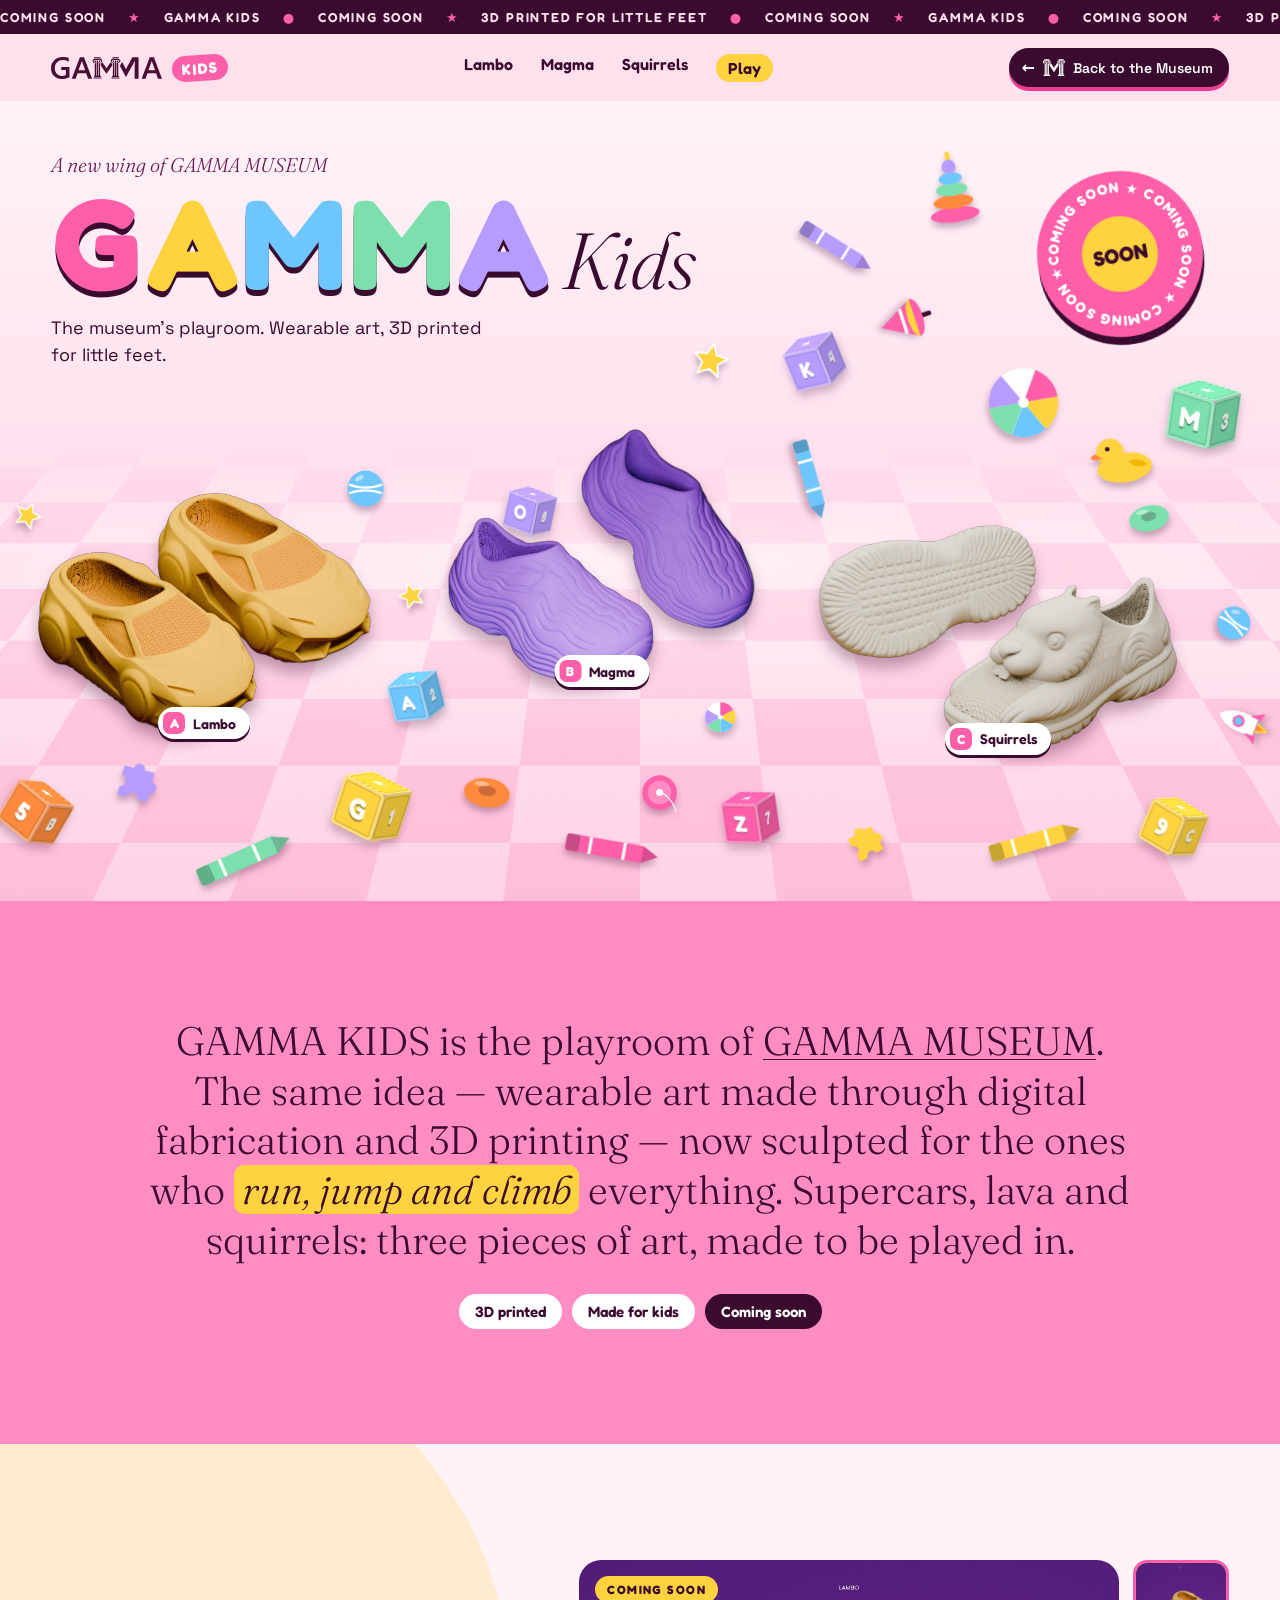
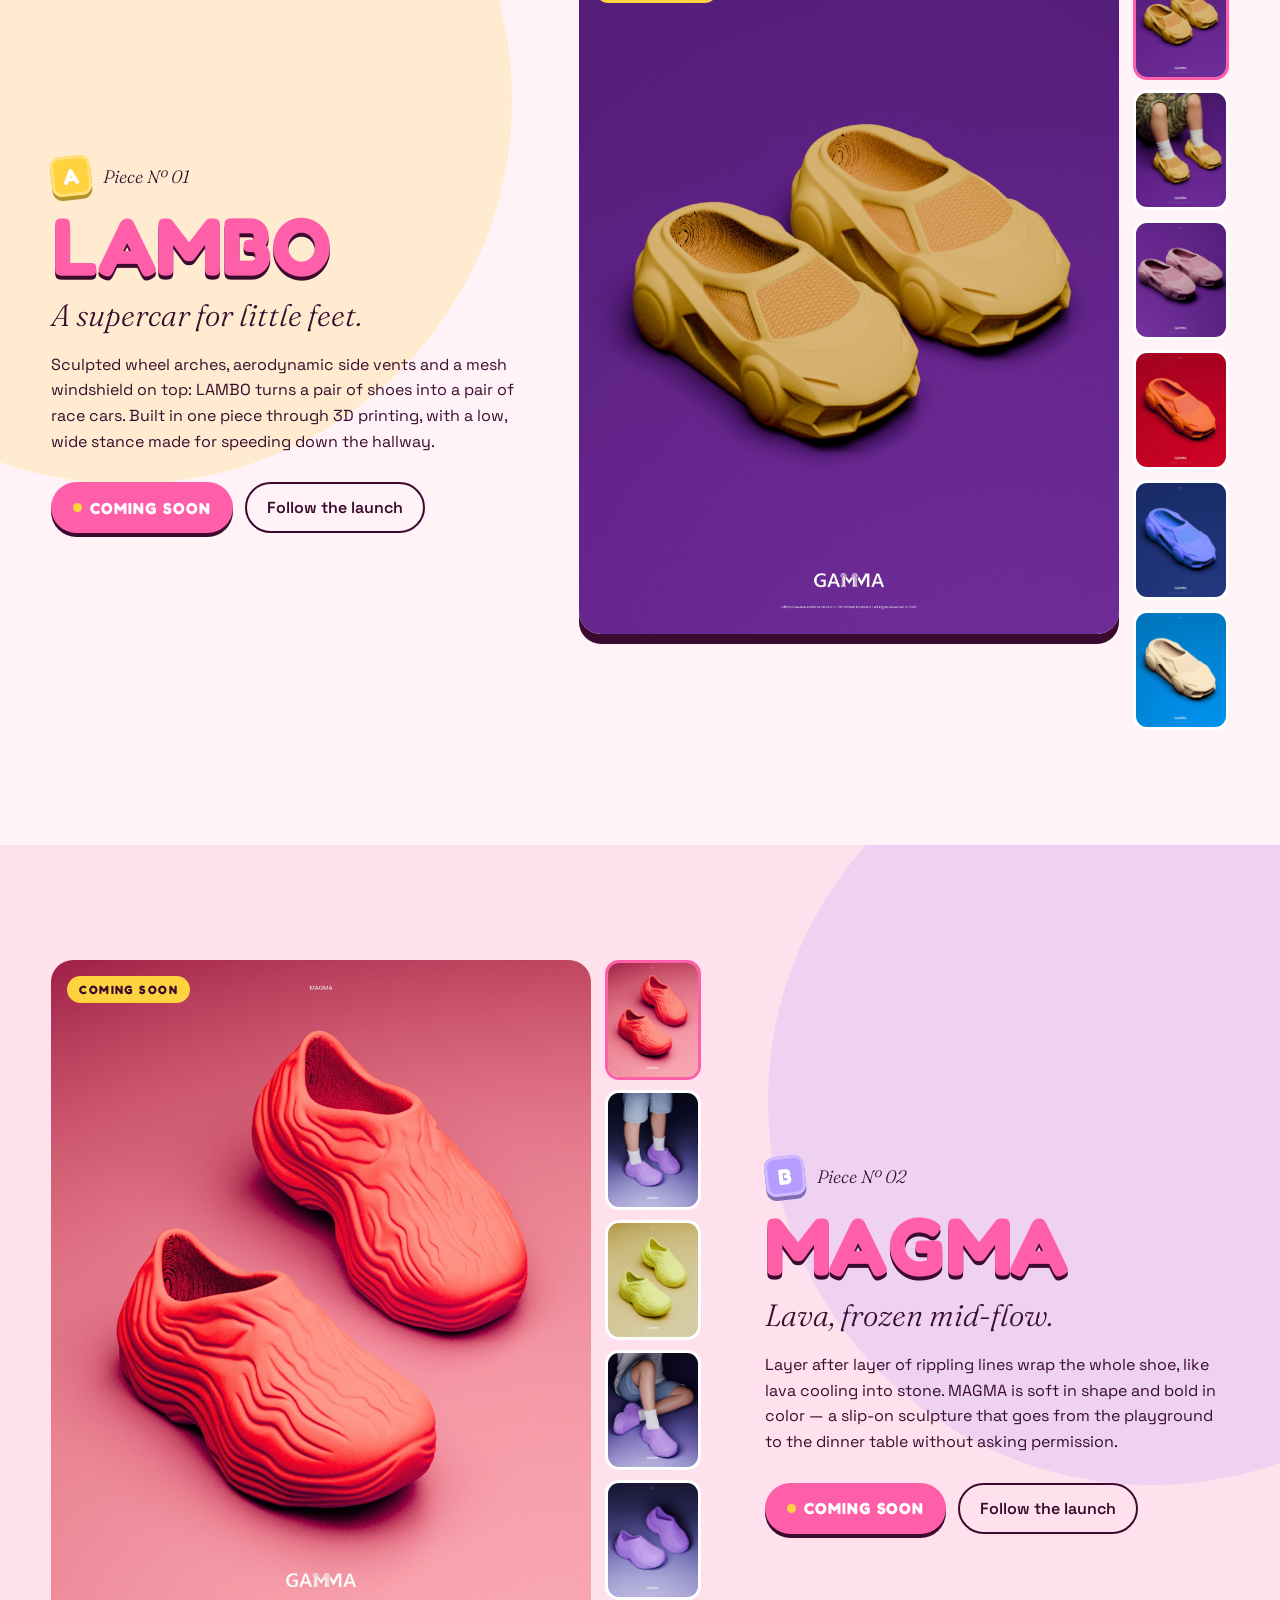
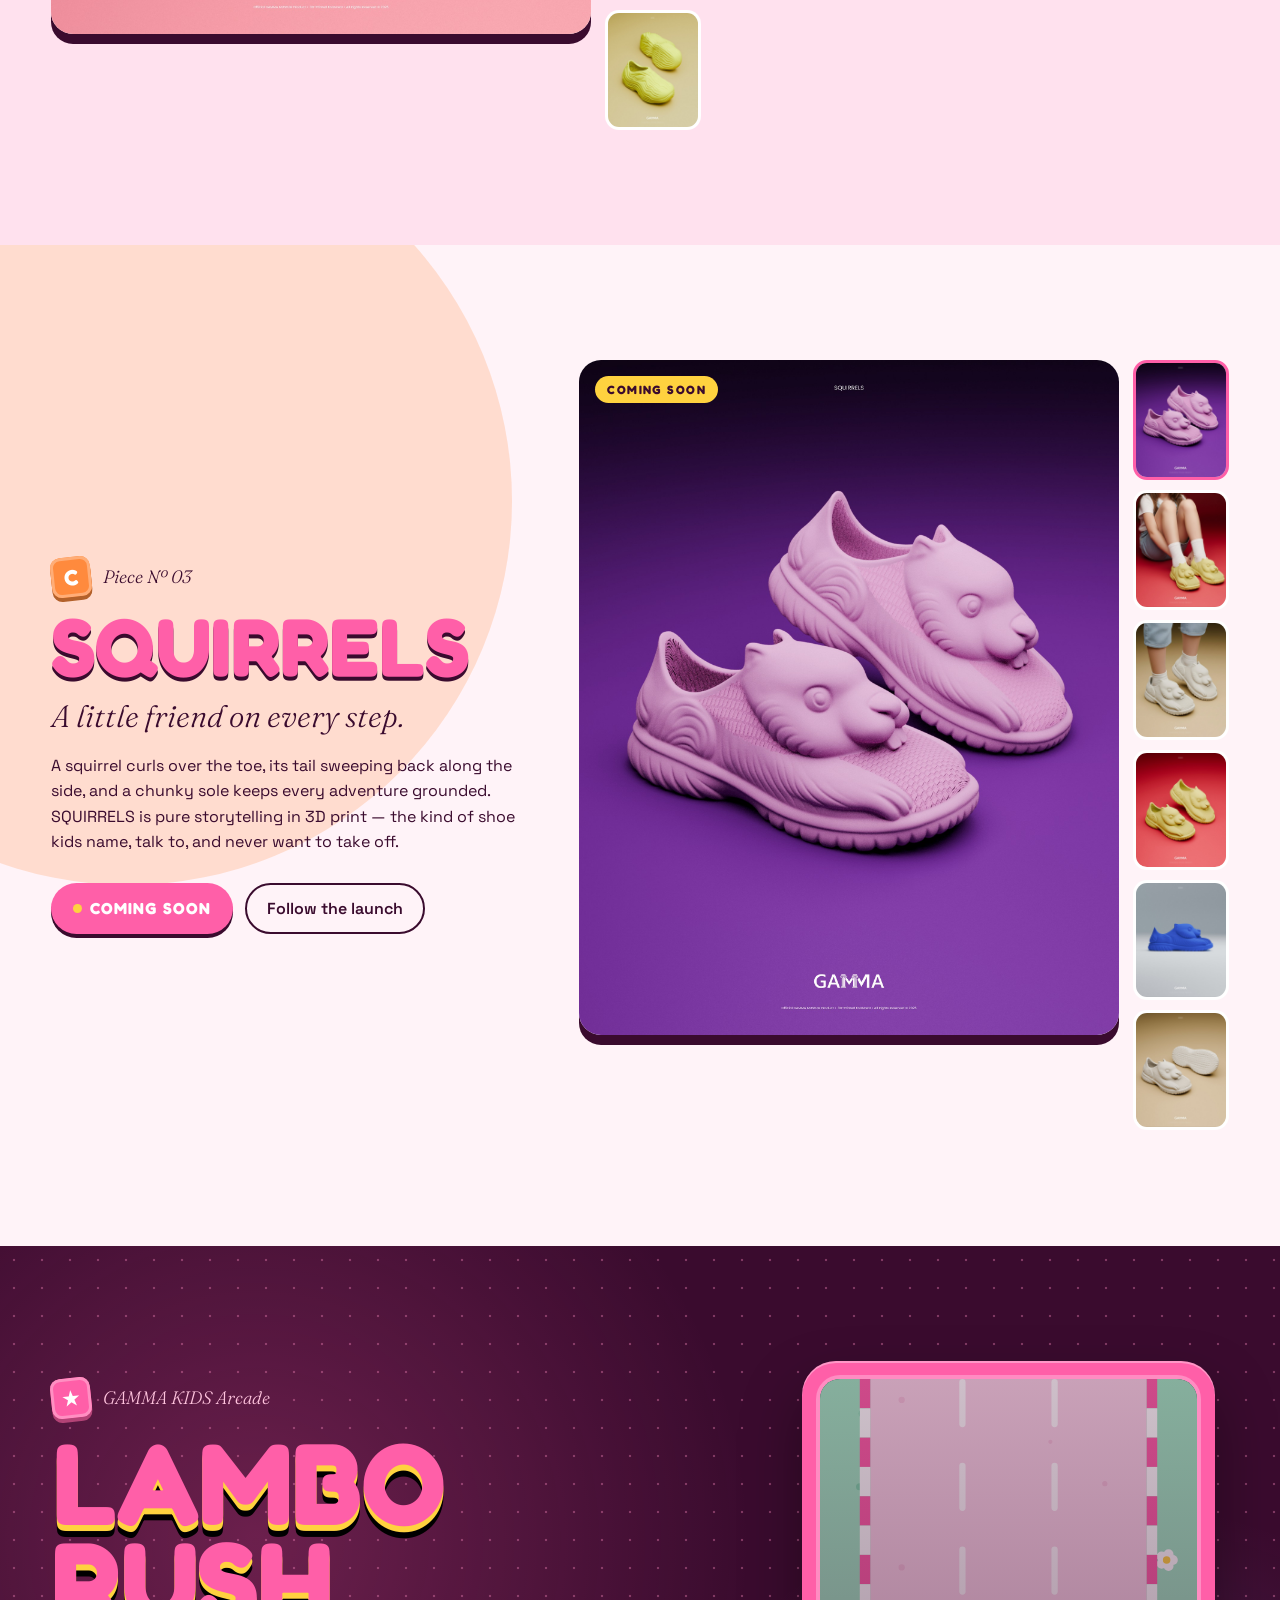
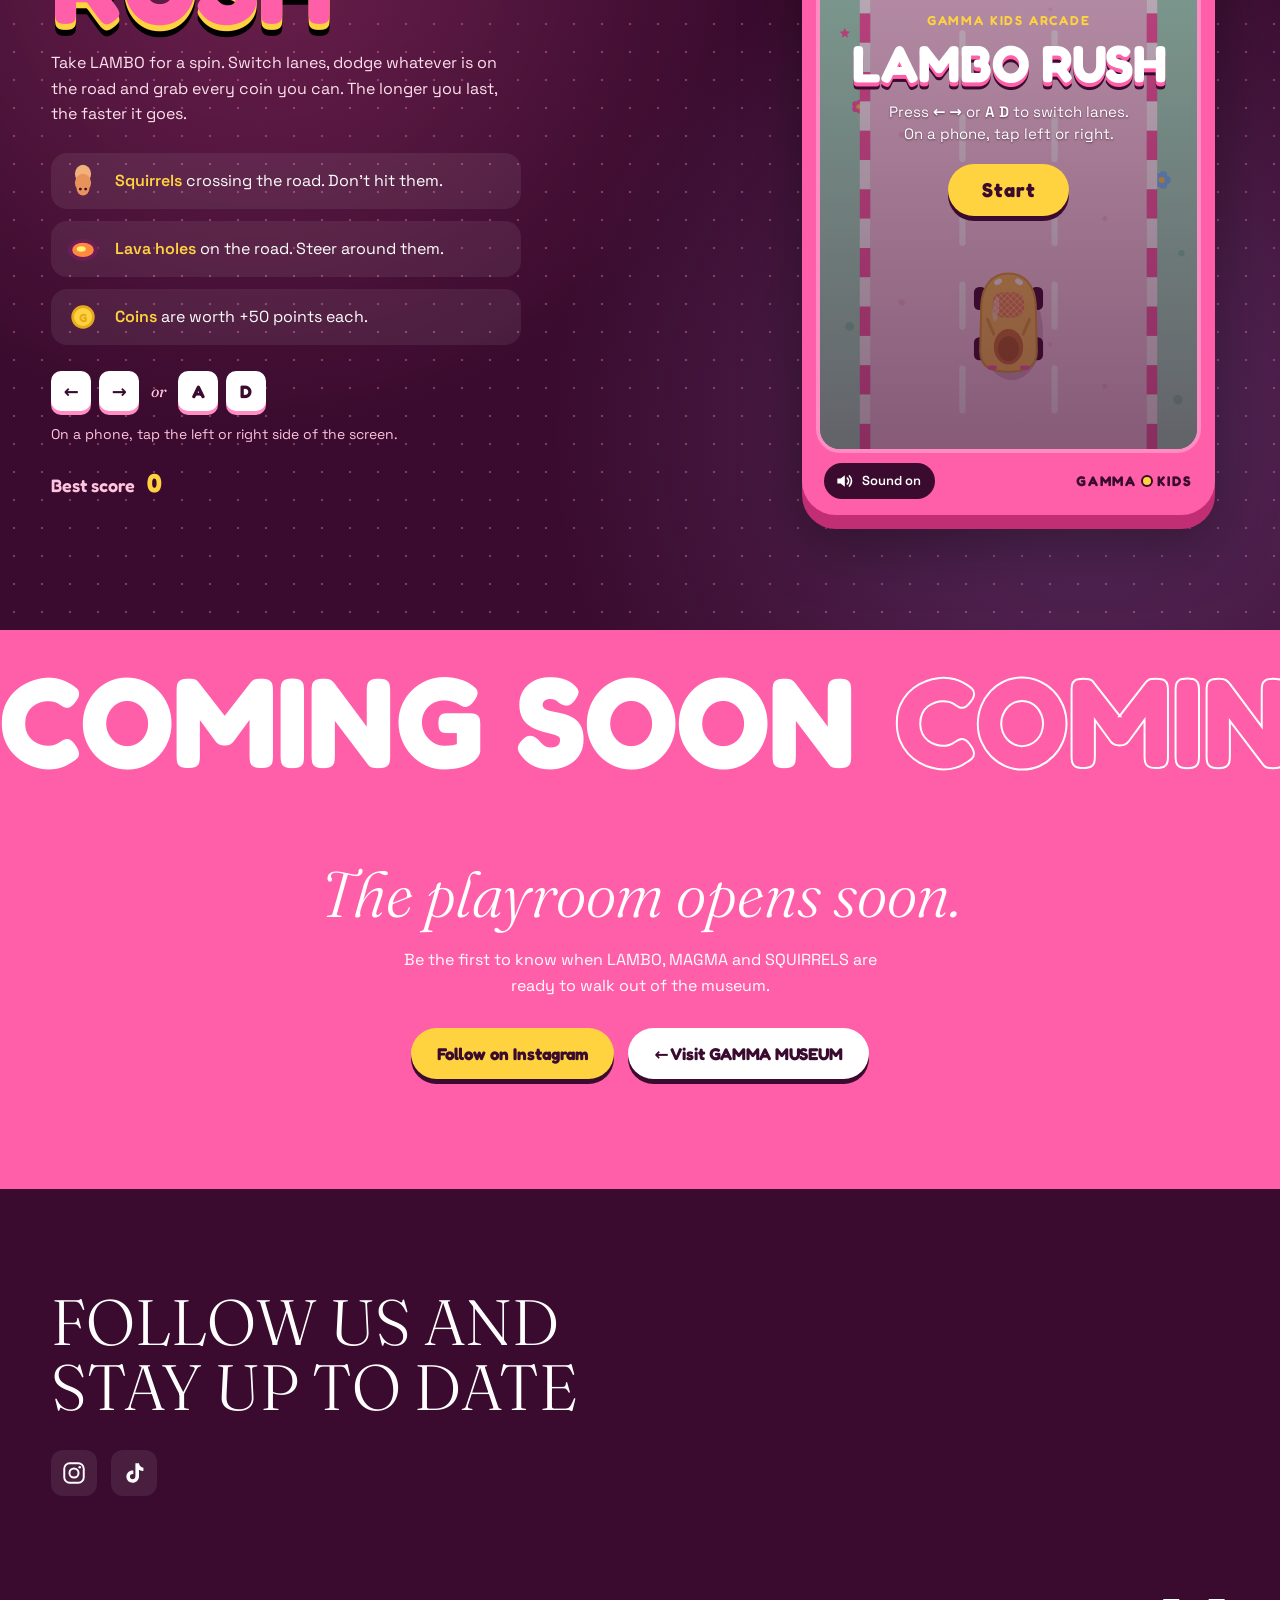
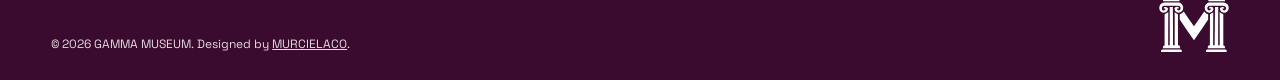
==== commit 845e377f: "GAMMA KIDS: add LAMBO RUSH mini game" ====
--- a/Customers/Gabe-Alfortish/gamma-kids/index.html
+++ b/Customers/Gabe-Alfortish/gamma-kids/index.html
@@ -33,6 +33,7 @@
       <a href="#lambo">Lambo</a>
       <a href="#magma">Magma</a>
       <a href="#squirrels">Squirrels</a>
+      <a href="#play" class="nav__play">Play</a>
     </nav>
     <a class="btn-museum" href="https://www.gammamuseum.studio/">
       <span class="btn-museum__arrow" aria-hidden="true">←</span>
@@ -220,6 +221,48 @@
       </div>
     </section>
 
+    <!-- ARCADE: Lambo Rush mini game -->
+    <section class="arcade" id="play">
+      <div class="arcade__info">
+        <p class="arcade__kicker"><span class="badge-block" style="--c:#ff5fa8">★</span> GAMMA KIDS Arcade</p>
+        <h2 class="arcade__title">Lambo<br>Rush</h2>
+        <p class="arcade__lead">Take LAMBO for a spin. Switch lanes, dodge whatever is on the road and grab every coin you can. The longer you last, the faster it goes.</p>
+        <ul class="arcade__rules">
+          <li><svg viewBox="0 0 40 40" aria-hidden="true"><ellipse cx="20" cy="12" rx="9" ry="10" fill="#f2b07a"/><ellipse cx="20" cy="22" rx="9" ry="10" fill="#e8935a"/><circle cx="20" cy="29" r="7" fill="#e8935a"/><circle cx="17" cy="29" r="1.6" fill="#3a0b2e"/><circle cx="23" cy="29" r="1.6" fill="#3a0b2e"/></svg><span><b>Squirrels</b> crossing the road. Don't hit them.</span></li>
+          <li><svg viewBox="0 0 40 40" aria-hidden="true"><ellipse cx="20" cy="21" rx="17" ry="12" fill="#6b1d55"/><ellipse cx="20" cy="21" rx="12" ry="8" fill="#ff8a3d"/><ellipse cx="18" cy="20" rx="5" ry="3" fill="#fff17a"/></svg><span><b>Lava holes</b> on the road. Steer around them.</span></li>
+          <li><svg viewBox="0 0 40 40" aria-hidden="true"><circle cx="20" cy="20" r="13" fill="#e8a91c"/><circle cx="20" cy="20" r="10" fill="#ffd23f"/><text x="20" y="25" text-anchor="middle" font-family="Fredoka, sans-serif" font-weight="700" font-size="13" fill="#e8a91c">G</text></svg><span><b>Coins</b> are worth +50 points each.</span></li>
+        </ul>
+        <div class="arcade__keys">
+          <span class="key">←</span><span class="key">→</span><span class="arcade__or">or</span><span class="key">A</span><span class="key">D</span>
+          <span class="arcade__keys-note">On a phone, tap the left or right side of the screen.</span>
+        </div>
+        <p class="arcade__best">Best score <b data-best>0</b></p>
+      </div>
+
+      <div class="game" data-game>
+        <div class="game__screen">
+          <canvas width="360" height="640" tabindex="0" aria-label="Lambo Rush game. Use the left and right arrow keys or A and D to switch lanes."></canvas>
+          <div class="game__overlay">
+            <p class="game__ov-kicker">GAMMA KIDS Arcade</p>
+            <h3 class="game__ov-title">Lambo Rush</h3>
+            <p class="game__ov-text">Press <b>← →</b> or <b>A D</b> to switch lanes.<br>On a phone, tap left or right.</p>
+            <button class="game__ov-btn" type="button">Start</button>
+          </div>
+        </div>
+        <div class="game__bar">
+          <button class="game__mute" type="button" aria-pressed="false">
+            <svg viewBox="0 0 24 24" aria-hidden="true"><path d="M4 9h4l5-4v14l-5-4H4z" fill="currentColor"/><path class="wave" d="M16 8.5a5 5 0 0 1 0 7M18.5 6a8.5 8.5 0 0 1 0 12" fill="none" stroke="currentColor" stroke-width="2" stroke-linecap="round"/></svg>
+            <span>Sound on</span>
+          </button>
+          <span class="game__brand">GAMMA <i></i> KIDS</span>
+        </div>
+        <div class="game__pads">
+          <button type="button" data-pad="left" aria-label="Move left">◀</button>
+          <button type="button" data-pad="right" aria-label="Move right">▶</button>
+        </div>
+      </div>
+    </section>
+
     <!-- COMING SOON band -->
     <section class="soon">
       <div class="soon__marquee" aria-hidden="true">
@@ -341,5 +384,6 @@
   </svg>
 
   <script src="main.js" defer></script>
+  <script src="game.js" defer></script>
 </body>
 </html>
--- a/Customers/Gabe-Alfortish/gamma-kids/styles.css
+++ b/Customers/Gabe-Alfortish/gamma-kids/styles.css
@@ -400,6 +400,113 @@
 .gallery__thumbs::-webkit-scrollbar-track { background: var(--pink-100); border-radius: 999px; }
 .gallery__thumbs::-webkit-scrollbar-thumb { background: var(--pink-400); border-radius: 999px; }
 
+
+/* ---------- Arcade: Lambo Rush ---------- */
+.arcade {
+  position: relative; overflow: hidden;
+  display: grid; grid-template-columns: minmax(0, 1fr) minmax(0, 440px);
+  gap: clamp(32px, 6vw, 96px); align-items: center;
+  padding: clamp(64px, 9vw, 120px) var(--gutter);
+  background:
+    radial-gradient(circle at 20% 30%, rgba(255,95,168,.25), transparent 40%),
+    radial-gradient(circle at 85% 80%, rgba(183,156,255,.22), transparent 40%),
+    var(--berry);
+  color: #fff;
+}
+.arcade::before {
+  content: ""; position: absolute; inset: 0; pointer-events: none; opacity: .35;
+  background-image: radial-gradient(#ff8cc2 1.2px, transparent 1.6px);
+  background-size: 28px 28px;
+}
+.arcade > * { position: relative; }
+.arcade__kicker { display: flex; align-items: center; gap: 12px; margin: 0 0 14px; font-family: var(--f-serif); font-style: italic; font-weight: 300; font-size: 18px; color: var(--pink-200); }
+.arcade__title {
+  margin: 0; font-family: var(--f-display); font-weight: 700; text-transform: uppercase;
+  font-size: clamp(60px, 9vw, 132px); line-height: .86; color: var(--pink-500);
+  text-shadow: 0 .05em 0 var(--yellow), 0 .1em 0 #000;
+}
+.arcade__lead { margin: 20px 0 0; max-width: 470px; line-height: 1.6; color: #ffe1ee; }
+.arcade__rules { list-style: none; margin: 26px 0 0; padding: 0; display: grid; gap: 12px; max-width: 470px; }
+.arcade__rules li { display: flex; align-items: center; gap: 14px; background: rgba(255,255,255,.07); border-radius: 16px; padding: 10px 14px; }
+.arcade__rules svg { width: 36px; height: 36px; flex: none; }
+.arcade__rules b { color: var(--yellow); font-weight: 600; }
+.arcade__keys { display: flex; flex-wrap: wrap; align-items: center; gap: 8px; margin-top: 26px; }
+.key {
+  display: inline-grid; place-items: center; min-width: 40px; height: 40px; padding: 0 8px;
+  font-family: var(--f-display); font-weight: 700; font-size: 18px; color: var(--berry);
+  background: #fff; border-radius: 10px; box-shadow: 0 4px 0 var(--pink-400);
+}
+.arcade__or { font-family: var(--f-serif); font-style: italic; color: var(--pink-200); padding: 0 4px; }
+.arcade__keys-note { flex-basis: 100%; font-size: 14px; color: var(--pink-200); margin-top: 6px; }
+.arcade__best { margin: 24px 0 0; font-family: var(--f-display); font-weight: 600; font-size: 18px; color: var(--pink-200); }
+.arcade__best b { margin-left: 8px; color: var(--yellow); font-size: 26px; font-variant-numeric: tabular-nums; }
+
+/* the console */
+.game {
+  width: 100%; max-width: min(440px, calc((100svh - 230px) * 9 / 16 + 36px)); min-width: min(100%, 280px); justify-self: center;
+  background: var(--pink-500); border-radius: 34px; padding: 18px 18px 16px;
+  box-shadow: 0 14px 0 #c12e74, 0 30px 60px rgba(0,0,0,.35), inset 0 2px 0 rgba(255,255,255,.35);
+}
+.game__screen {
+  position: relative; border-radius: 20px; overflow: hidden;
+  background: #9fe6c2; box-shadow: inset 0 0 0 4px var(--berry), 0 0 0 4px #ff8cc2;
+}
+.game canvas { display: block; width: 100%; aspect-ratio: 9 / 16; max-width: 100%; touch-action: none; outline: none; cursor: pointer; }
+.game.is-playing canvas { cursor: none; }
+.game canvas:focus-visible { box-shadow: inset 0 0 0 4px var(--yellow); }
+.game__overlay {
+  position: absolute; inset: 0; display: flex; flex-direction: column; align-items: center; justify-content: center;
+  gap: 10px; padding: 24px; text-align: center;
+  background: linear-gradient(rgba(58,11,46,.25), rgba(58,11,46,.6));
+}
+.game__overlay[hidden] { display: none; }
+.game__ov-kicker { margin: 0; font-family: var(--f-display); font-weight: 600; font-size: 13px; letter-spacing: .14em; text-transform: uppercase; color: var(--yellow); }
+.game__ov-title {
+  margin: 0; font-family: var(--f-display); font-weight: 700; text-transform: uppercase;
+  font-size: clamp(38px, 9vw, 52px); line-height: .95; color: #fff; text-shadow: 0 4px 0 var(--pink-500), 0 7px 0 var(--berry);
+}
+.game__ov-text { margin: 4px 0 8px; color: #fff; line-height: 1.5; font-size: 15px; text-shadow: 0 1px 2px rgba(58,11,46,.6); }
+.game__ov-text strong { font-family: var(--f-display); font-size: 30px; color: var(--yellow); }
+.game__ov-btn {
+  border: 0; cursor: pointer; font-family: var(--f-display); font-weight: 700; font-size: 20px; letter-spacing: .04em;
+  background: var(--yellow); color: var(--berry); padding: 14px 34px; border-radius: 999px;
+  box-shadow: 0 5px 0 var(--berry); transition: transform .12s, box-shadow .12s;
+  animation: bounceBtn 1.6s ease-in-out infinite;
+}
+.game__ov-btn:hover { transform: translateY(2px); box-shadow: 0 3px 0 var(--berry); }
+.game__ov-btn:focus-visible { outline: 3px solid #fff; outline-offset: 3px; }
+@keyframes bounceBtn { 0%, 100% { translate: 0 0; } 50% { translate: 0 -5px; } }
+.game__bar { display: flex; align-items: center; justify-content: space-between; margin-top: 14px; padding: 0 4px; }
+.game__mute {
+  display: inline-flex; align-items: center; gap: 8px; cursor: pointer;
+  border: 0; background: var(--berry); color: #fff; font-weight: 600; font-size: 13px;
+  padding: 8px 14px 8px 10px; border-radius: 999px;
+}
+.game__mute svg { width: 20px; height: 20px; }
+.game__mute[data-muted="1"] .wave { opacity: .2; }
+.game__mute:focus-visible { outline: 3px solid var(--yellow); outline-offset: 2px; }
+.game__brand { font-family: var(--f-display); font-weight: 700; letter-spacing: .14em; color: var(--berry); font-size: 14px; display: inline-flex; align-items: center; gap: 6px; }
+.game__brand i { width: 8px; height: 8px; border-radius: 50%; background: var(--yellow); box-shadow: 0 0 0 2px var(--berry); }
+.game__pads { display: none; grid-template-columns: 1fr 1fr; gap: 12px; margin-top: 14px; }
+.game__pads button {
+  border: 0; cursor: pointer; height: 64px; border-radius: 20px; font-size: 26px; color: var(--berry);
+  background: #fff; box-shadow: 0 6px 0 var(--berry); touch-action: manipulation; -webkit-user-select: none; user-select: none;
+}
+.game__pads button:active { transform: translateY(4px); box-shadow: 0 2px 0 var(--berry); }
+@media (pointer: coarse), (max-width: 600px) { .game__pads { display: grid; } }
+.nav__play { background: var(--yellow); padding: 4px 12px; border-radius: 999px; }
+.nav__play::after { display: none; }
+@media (max-width: 900px) {
+  .arcade { grid-template-columns: 1fr; gap: 0; }
+  .arcade__info { display: contents; }
+  .arcade__kicker { order: 1; } .arcade__title { order: 2; } .arcade__lead { order: 3; }
+  .game { order: 4; margin-top: 28px; }
+  .arcade__rules { order: 5; margin-top: 36px; } .arcade__keys { order: 6; } .arcade__best { order: 7; }
+}
+@media (max-width: 600px) {
+  .game { padding: 12px 12px 12px; border-radius: 26px; }
+}
+
 /* ---------- Coming soon band ---------- */
 .soon { background: var(--pink-500); color: #fff; overflow: hidden; }
 .soon__marquee { white-space: nowrap; padding: 26px 0 0; }
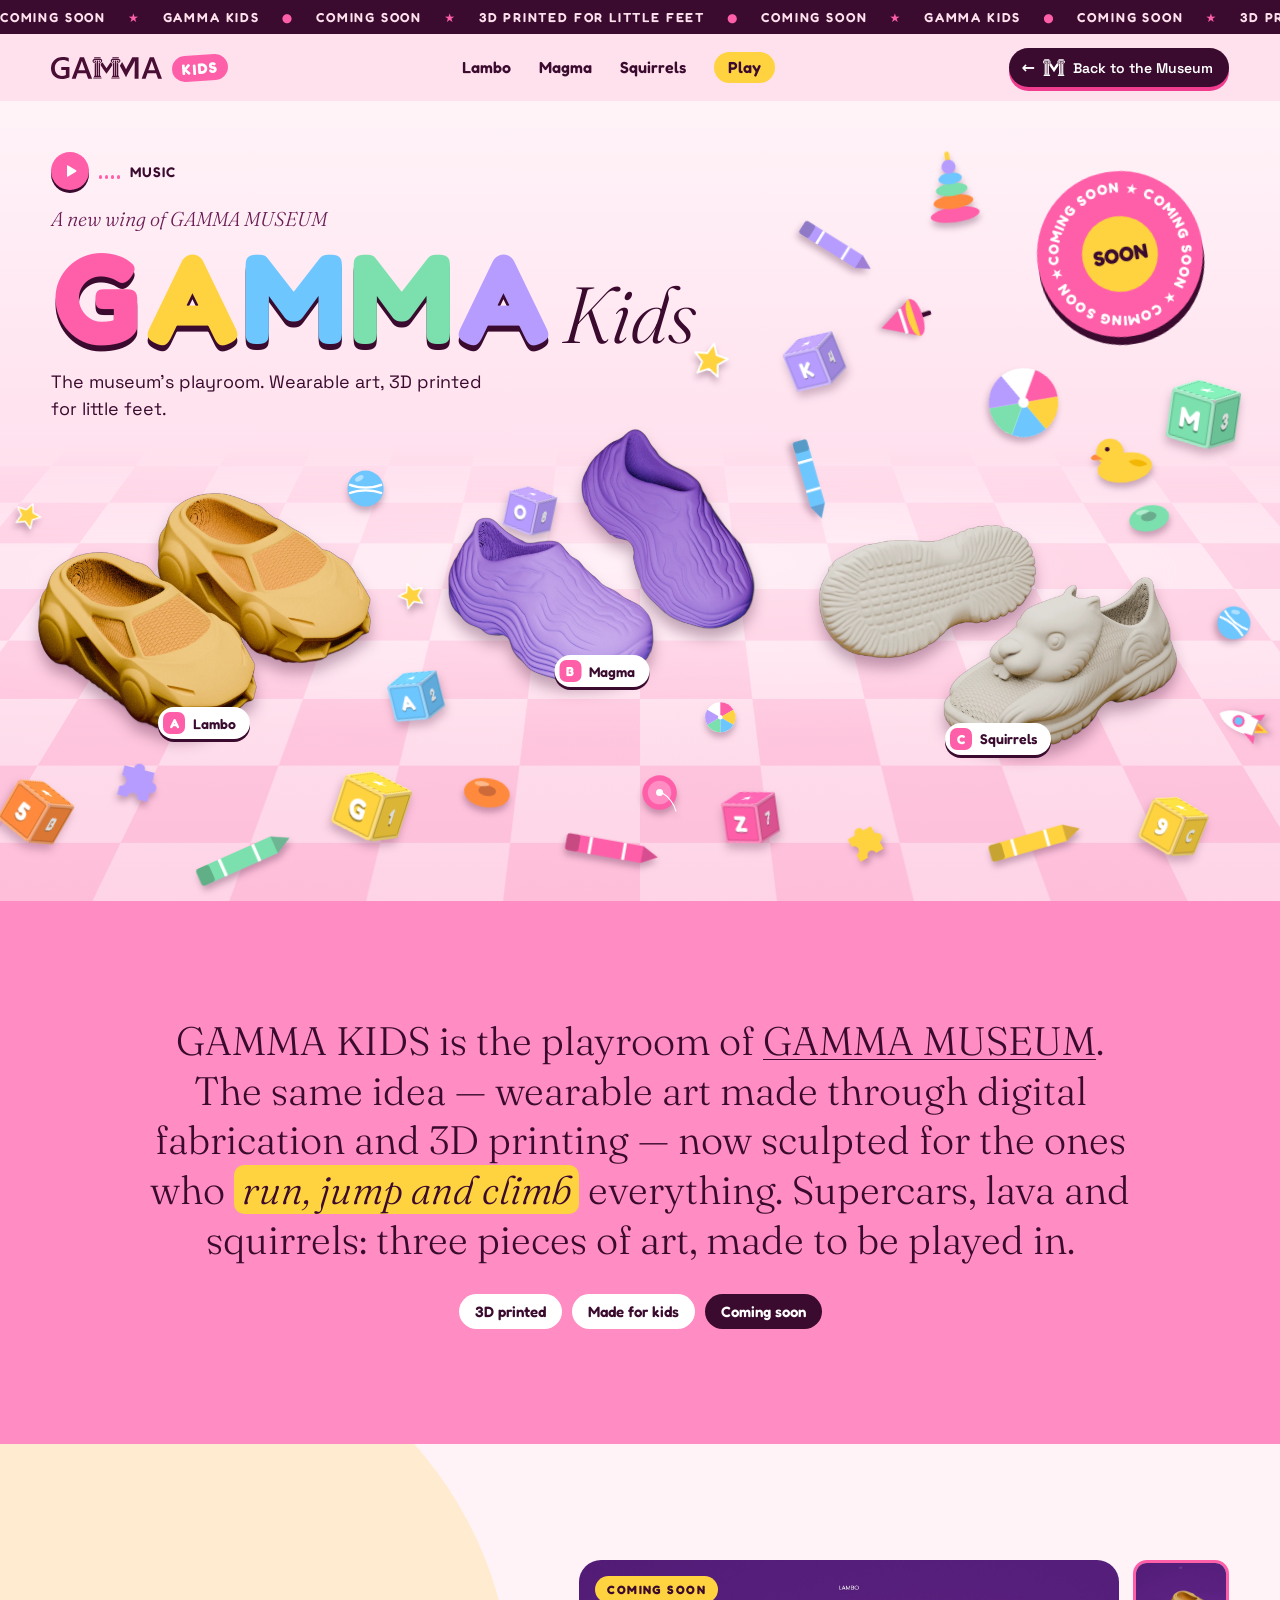
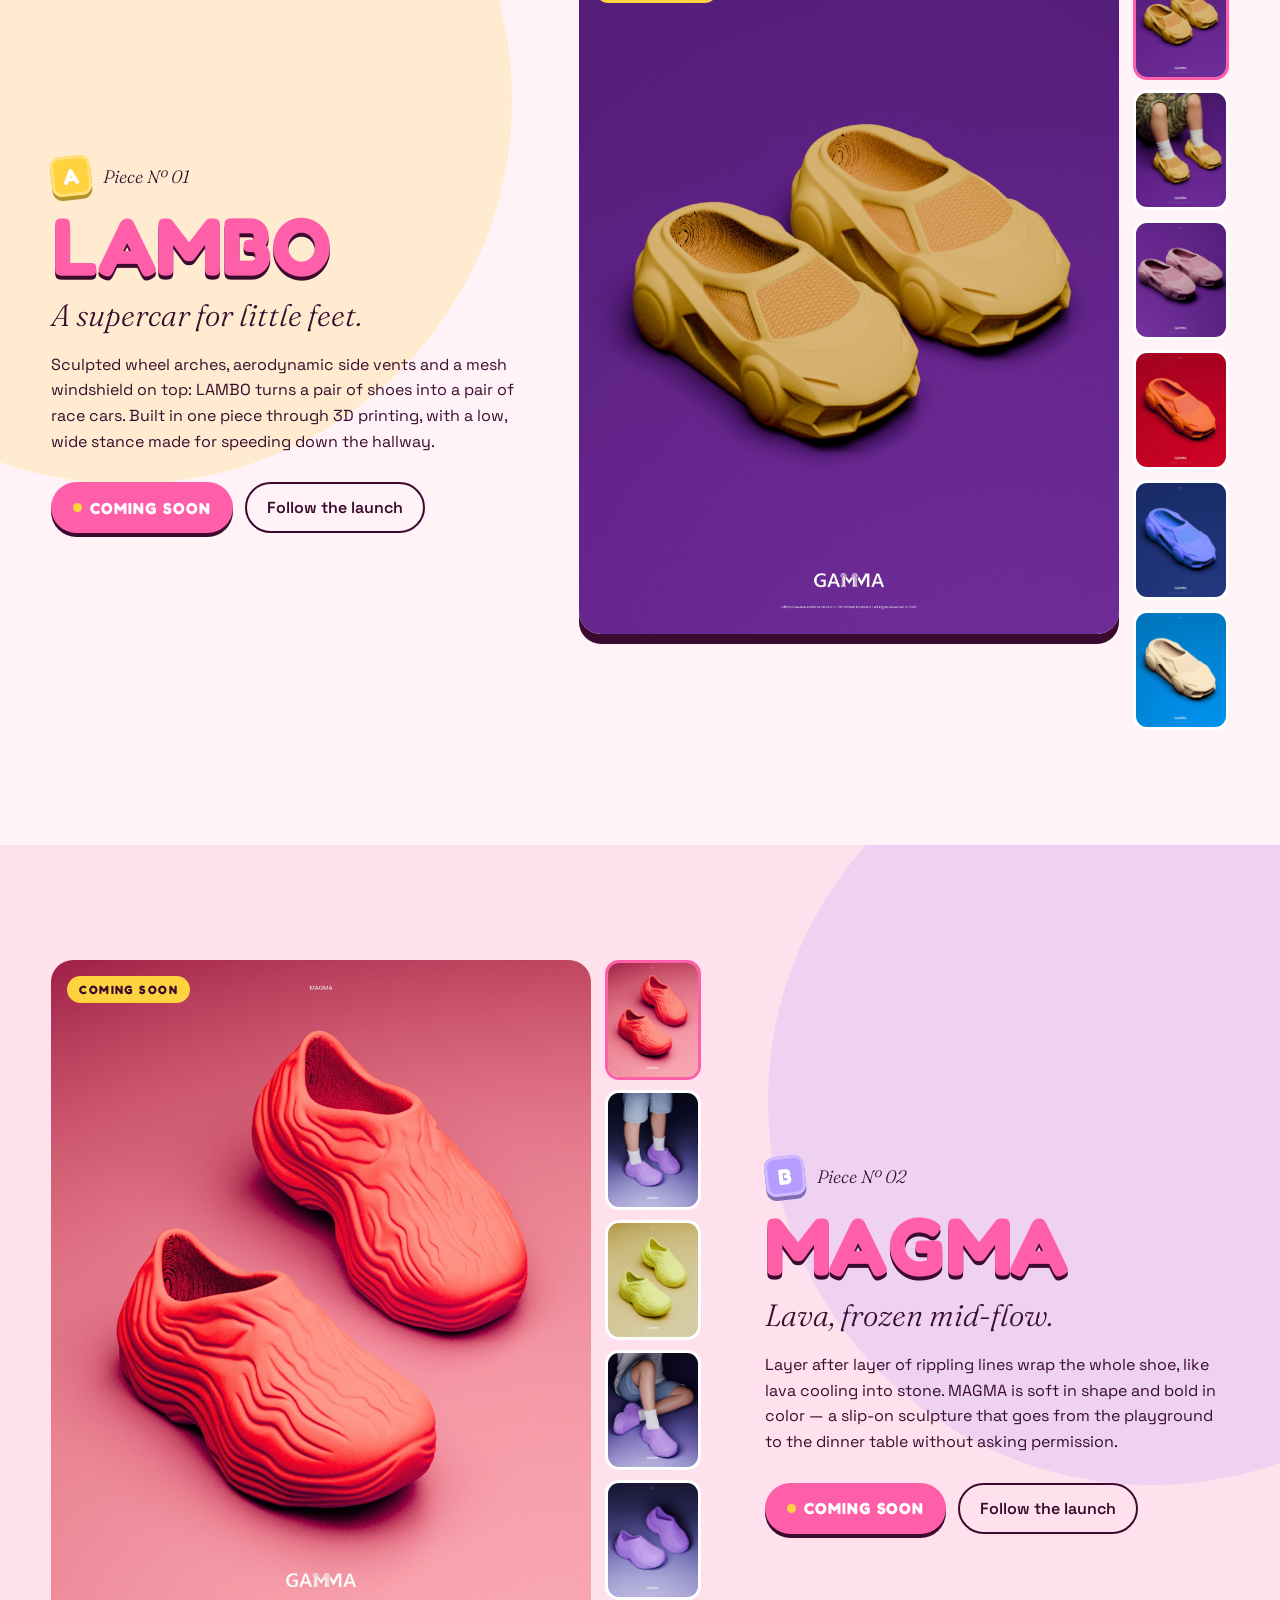
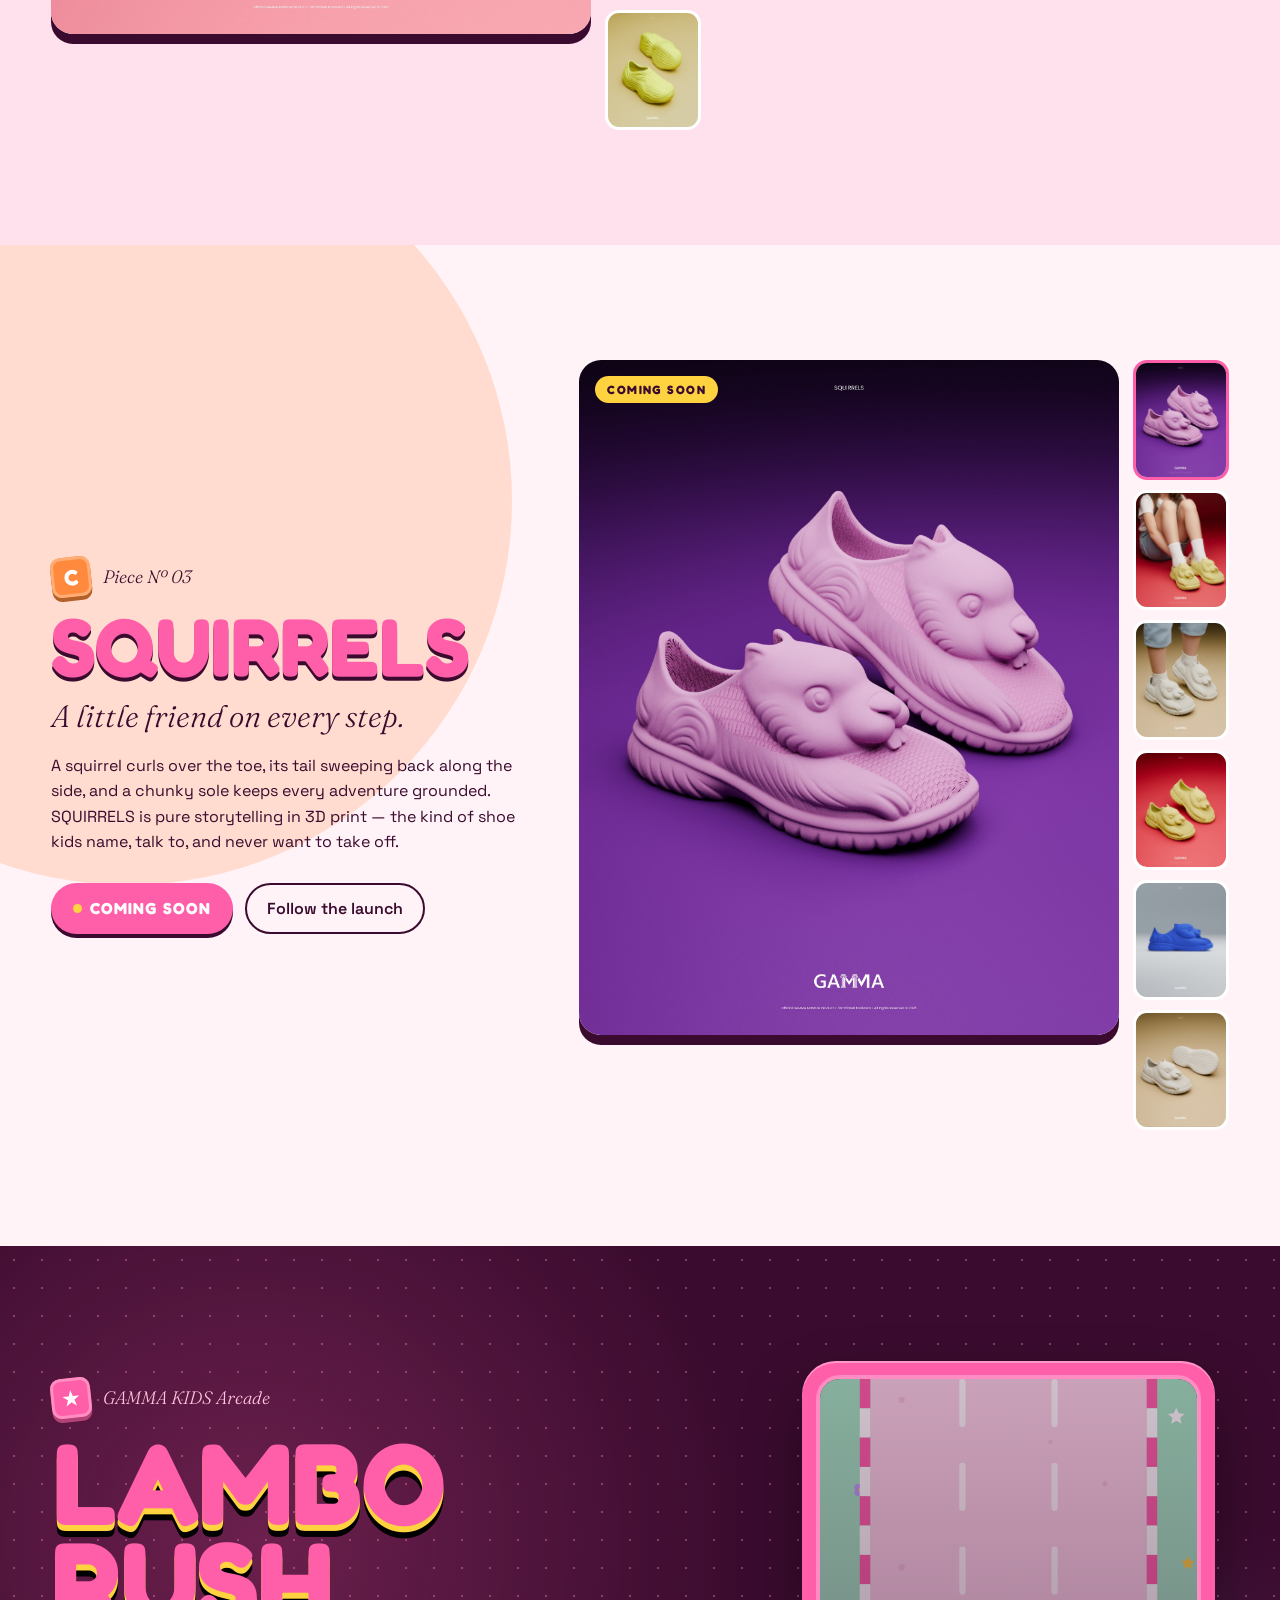
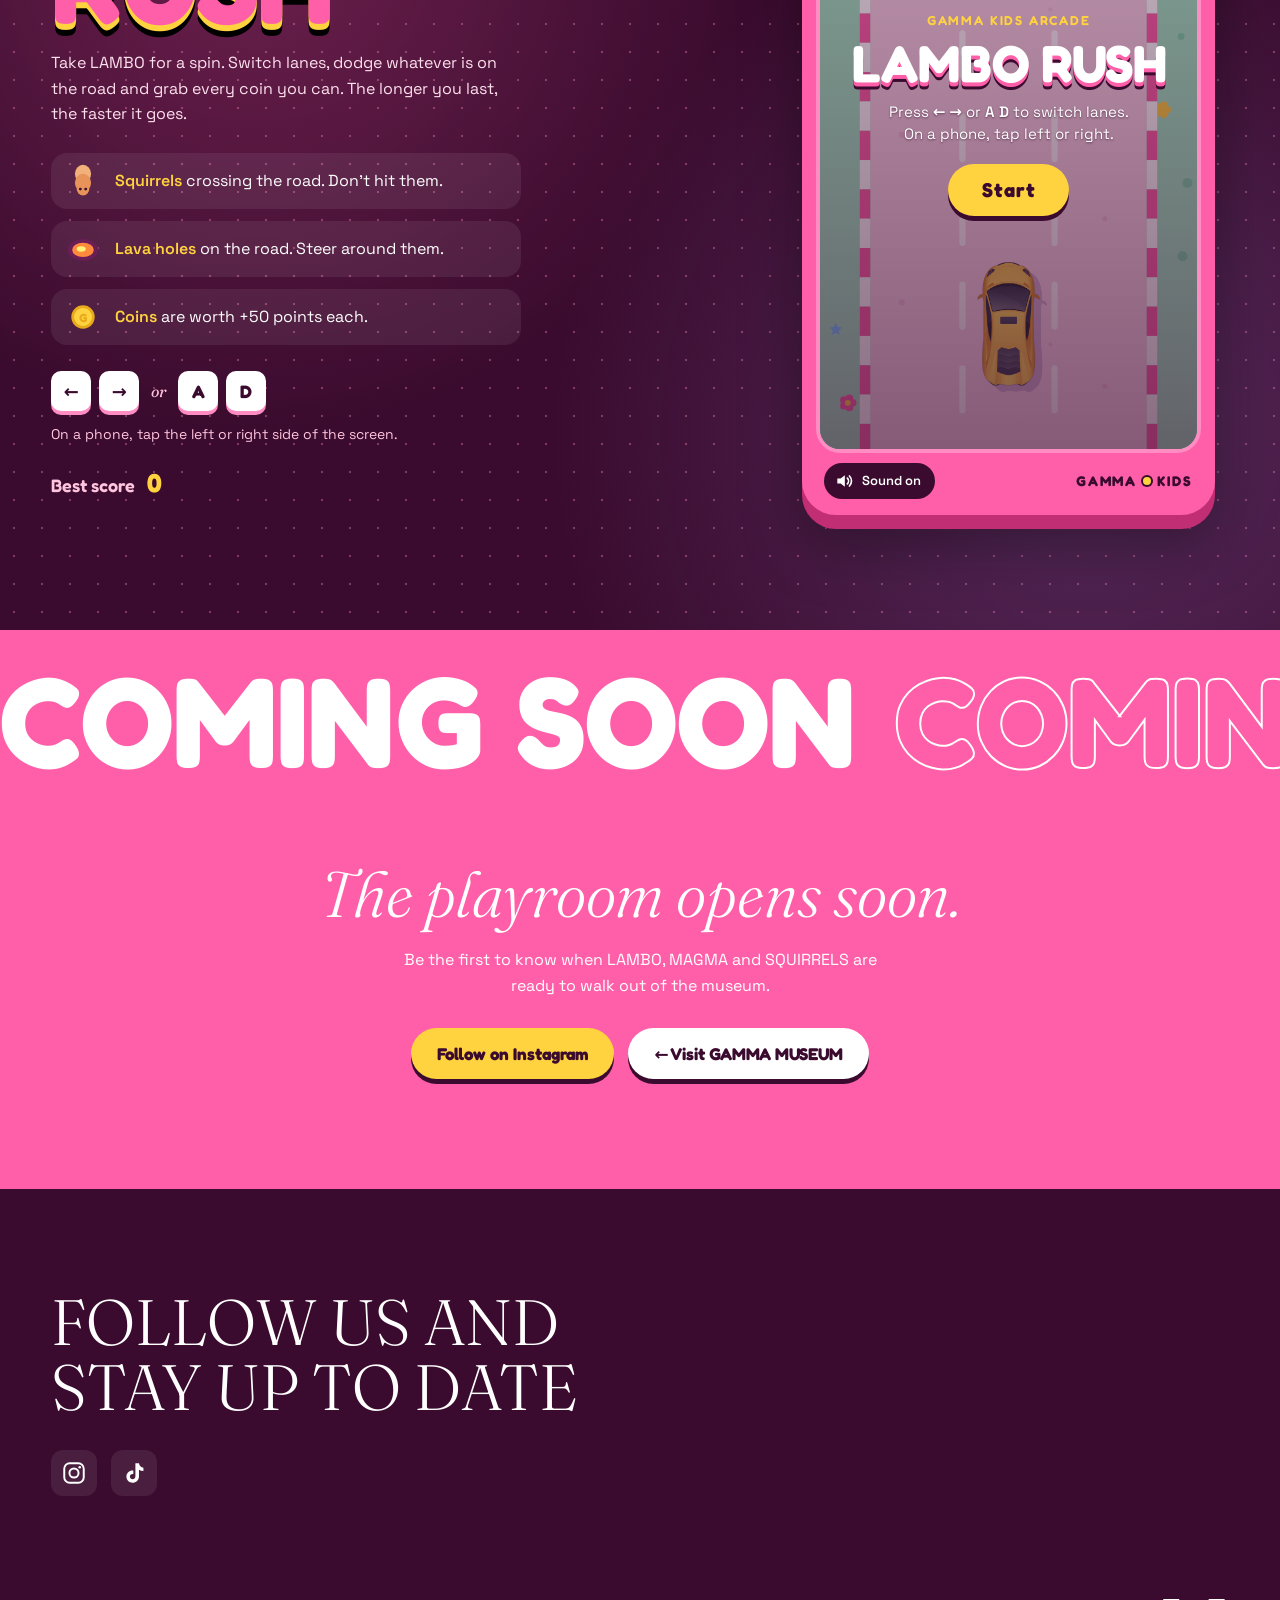
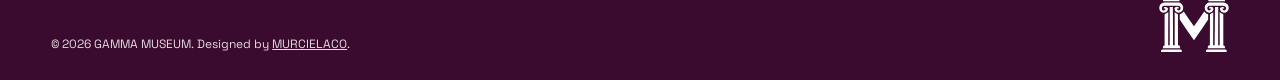
==== commit f3870a79: "GAMMA KIDS: kids music loop button, align nav Play pill" ====
--- a/Customers/Gabe-Alfortish/gamma-kids/index.html
+++ b/Customers/Gabe-Alfortish/gamma-kids/index.html
@@ -47,6 +47,14 @@
     <!-- HERO -->
     <section class="hero">
       <div class="hero__copy">
+        <button class="music-btn" type="button" data-music aria-pressed="false" aria-label="Play music">
+          <span class="music-btn__icon" aria-hidden="true">
+            <svg class="i-play" viewBox="0 0 24 24"><path d="M8 5.5v13a1 1 0 0 0 1.5.86l10.5-6.5a1 1 0 0 0 0-1.72L9.5 4.64A1 1 0 0 0 8 5.5z" fill="currentColor"/></svg>
+            <svg class="i-pause" viewBox="0 0 24 24"><rect x="6.5" y="5" width="4" height="14" rx="1.5" fill="currentColor"/><rect x="13.5" y="5" width="4" height="14" rx="1.5" fill="currentColor"/></svg>
+          </span>
+          <span class="music-btn__eq" aria-hidden="true"><i></i><i></i><i></i><i></i></span>
+          <span class="music-btn__label">Music</span>
+        </button>
         <p class="eyebrow">A new wing of GAMMA MUSEUM</p>
         <h1 class="hero__title" aria-label="Gamma Kids">
           <span class="ht ht--1">G</span><span class="ht ht--2">A</span><span class="ht ht--3">M</span><span class="ht ht--4">M</span><span class="ht ht--5">A</span>
@@ -385,5 +393,6 @@
 
   <script src="main.js" defer></script>
   <script src="game.js" defer></script>
+  <script src="music.js" defer></script>
 </body>
 </html>
--- a/Customers/Gabe-Alfortish/gamma-kids/styles.css
+++ b/Customers/Gabe-Alfortish/gamma-kids/styles.css
@@ -62,8 +62,9 @@
   letter-spacing: .14em;
   padding: 9px 0;
 }
-.ticker__track { display: inline-flex; gap: 22px; animation: marquee 28s linear infinite; }
-.ticker__track i { font-style: normal; color: var(--pink-500); }
+.ticker__track { display: inline-flex; align-items: center; gap: 22px; animation: marquee 28s linear infinite; }
+.ticker__track span { line-height: 1; }
+.ticker__track i { font-style: normal; color: var(--pink-500); line-height: 1; display: inline-block; font-size: 12px; transform: translateY(0.02em); }
 @keyframes marquee { to { transform: translateX(-50%); } }
 
 /* ---------- Nav ---------- */
@@ -82,8 +83,8 @@
   background: var(--pink-500); color: #fff; padding: 4px 10px 3px; border-radius: 999px;
   transform: rotate(-4deg);
 }
-.nav__links { display: flex; gap: 28px; font-family: var(--f-display); font-weight: 600; font-size: 16px; }
-.nav__links a { text-decoration: none; position: relative; }
+.nav__links { display: flex; align-items: center; gap: 28px; font-family: var(--f-display); font-weight: 600; font-size: 16px; }
+.nav__links a { text-decoration: none; position: relative; line-height: 1.2; }
 .nav__links a::after {
   content: ""; position: absolute; left: 0; right: 0; bottom: -4px; height: 3px; border-radius: 3px;
   background: var(--pink-500); transform: scaleX(0); transition: transform .25s ease;
@@ -120,6 +121,29 @@
   font-size: clamp(16px, 1.6vw, 20px); color: var(--berry-2);
 }
 .hero__copy { position: relative; z-index: 5; max-width: 900px; }
+.music-btn {
+  display: inline-flex; align-items: center; gap: 10px; margin: 0 0 16px; padding: 0;
+  border: 0; background: none; cursor: pointer; color: var(--berry);
+  font-family: var(--f-display); font-weight: 600; font-size: 14px; letter-spacing: .06em; text-transform: uppercase;
+}
+.music-btn__icon {
+  display: grid; place-items: center; width: 38px; height: 38px; border-radius: 50%;
+  background: var(--pink-500); color: #fff; box-shadow: 0 3px 0 var(--berry);
+  transition: transform .15s, box-shadow .15s;
+}
+.music-btn__icon svg { width: 18px; height: 18px; grid-area: 1 / 1; }
+.music-btn .i-pause, .music-btn.is-playing .i-play { display: none; }
+.music-btn.is-playing .i-pause { display: block; }
+.music-btn:hover .music-btn__icon { transform: translateY(2px); box-shadow: 0 1px 0 var(--berry); }
+.music-btn:focus-visible { outline: none; }
+.music-btn:focus-visible .music-btn__icon { outline: 3px solid var(--yellow); outline-offset: 2px; }
+.music-btn__eq { display: inline-flex; align-items: flex-end; gap: 3px; height: 16px; }
+.music-btn__eq i { width: 3px; height: 4px; border-radius: 2px; background: var(--pink-500); }
+.music-btn.is-playing .music-btn__eq i { animation: eq .9s ease-in-out infinite; }
+.music-btn.is-playing .music-btn__eq i:nth-child(2) { animation-delay: -.3s; }
+.music-btn.is-playing .music-btn__eq i:nth-child(3) { animation-delay: -.6s; }
+.music-btn.is-playing .music-btn__eq i:nth-child(4) { animation-delay: -.15s; }
+@keyframes eq { 0%, 100% { height: 4px; } 50% { height: 16px; } }
 .hero__title {
   margin: 0; line-height: .86; display: flex; flex-wrap: wrap; align-items: baseline; gap: 0 .04em;
   font-family: var(--f-display); font-weight: 700;
@@ -494,7 +518,7 @@
 }
 .game__pads button:active { transform: translateY(4px); box-shadow: 0 2px 0 var(--berry); }
 @media (pointer: coarse), (max-width: 600px) { .game__pads { display: grid; } }
-.nav__play { background: var(--yellow); padding: 4px 12px; border-radius: 999px; }
+.nav__play { display: inline-flex; align-items: center; background: var(--yellow); padding: 6px 14px 5px; border-radius: 999px; line-height: 1; }
 .nav__play::after { display: none; }
 @media (max-width: 900px) {
   .arcade { grid-template-columns: 1fr; gap: 0; }
